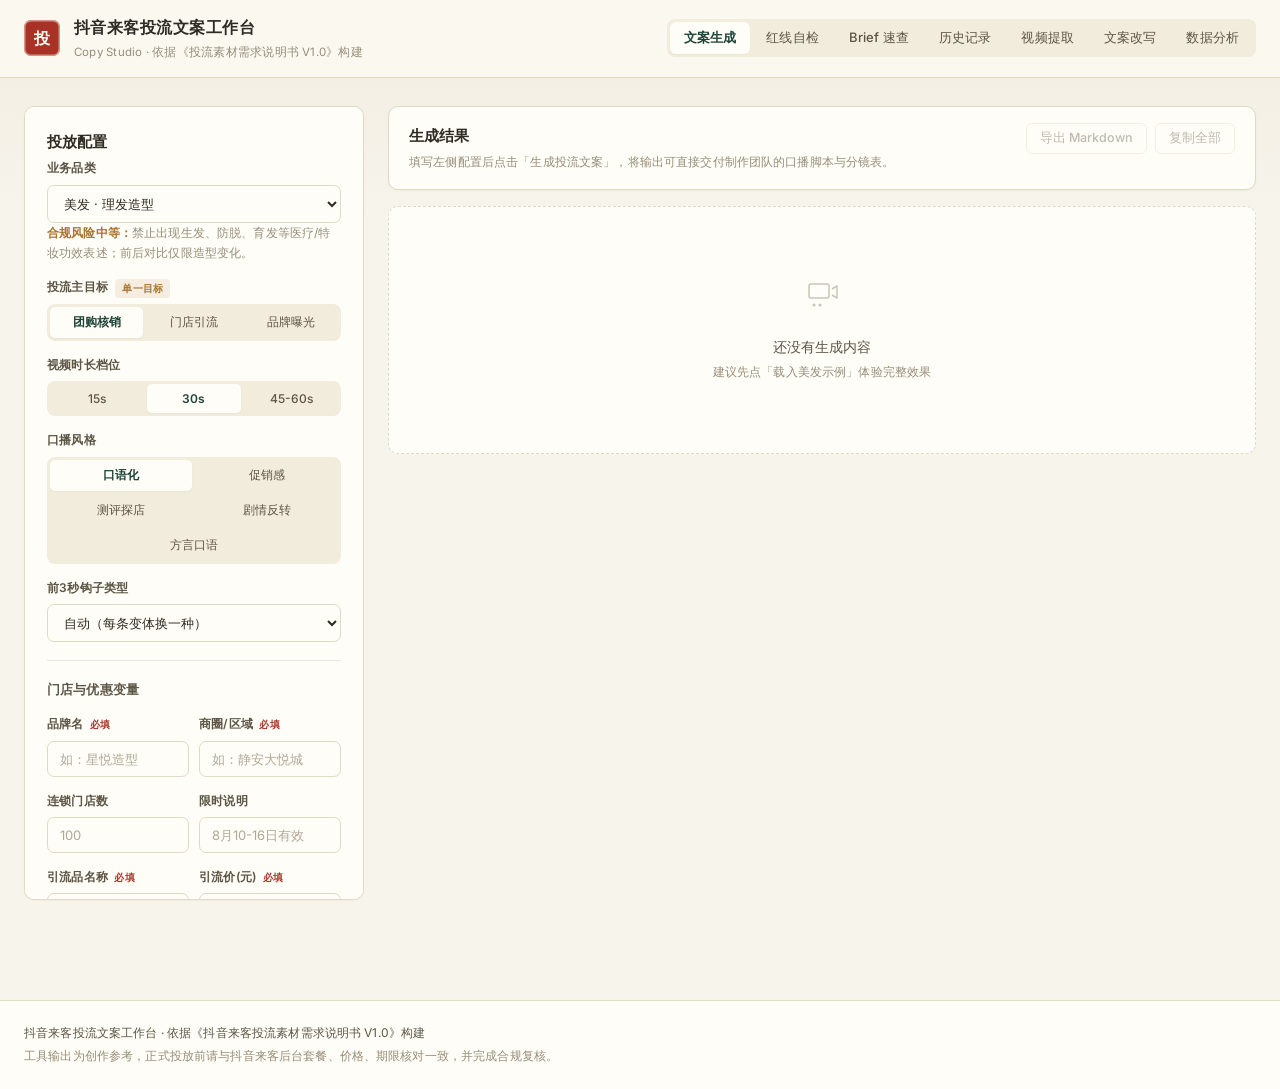
==== standalone.html @ 1286768f "style: 改为豫溪川水墨东方风(宣纸米白+墨绿+朱红印章) - :root 换为水墨东方令牌: 宣纸米白 #f7f4ec + 墨绿 #2f5d4e + 朱红印章 #a83226 - 印章 logo" ====
<!DOCTYPE html>
<html lang="zh-CN">
<head>
<meta charset="UTF-8">
<meta name="viewport" content="width=device-width, initial-scale=1.0">
<title>抖音来客投流文案工作台 · Copy Studio（单文件版）</title>
<meta name="description" content="基于《抖音来客投流素材需求说明书》构建的本地生活投流文案生成与合规自检工具">
<link rel="icon" href="data:image/svg+xml,%3Csvg xmlns='http://www.w3.org/2000/svg' viewBox='0 0 32 32'%3E%3Crect width='32' height='32' rx='7' fill='%236b7fa3'/%3E%3Ctext x='16' y='22.5' font-size='17' text-anchor='middle' fill='%23fff' font-family='PingFang SC,Microsoft YaHei,sans-serif' font-weight='700'%3E投%3C/text%3E%3C/svg%3E">
<link rel="preconnect" href="https://fonts.googleapis.com">
<link rel="preconnect" href="https://fonts.gstatic.com" crossorigin>
<link href="https://fonts.googleapis.com/css2?family=Inter:wght@400;500;600;700&display=swap" rel="stylesheet">
<style>
:root{
  /* 水墨东方 · 米白宣纸 + 墨绿 + 朱红印章 */
  --bg:#f7f4ec;
  --card:#fffdf7;
  --line:#e0d9c4;
  --line-soft:#ece6d6;
  --text:#2e2a24;
  --text-2:#5c5546;
  --text-3:#968d79;
  --muted:#968d79;
  --pri:#2f5d4e;
  --pri-soft:#e5eee8;
  --pri-dark:#1f4438;
  --seal:#a83226;
  --seal-soft:#f6e8e4;
  --cyan:#4a6a72;
  --ok:#5a7a4e;
  --warn:#a8742e;
  --danger:#a83226;
  --info:#4a6a72;
  --beige:#f2ecdd;
  --border:#e0d9c4;
  --radius:10px;
  --radius-sm:7px;
  --shadow:0 1px 2px rgba(46,42,36,.05),0 4px 12px rgba(46,42,36,.05);
  --shadow-sm:0 1px 2px rgba(46,42,36,.04);
  --font-sans:-apple-system,BlinkMacSystemFont,"Inter","PingFang SC","Hiragino Sans GB","Microsoft YaHei",sans-serif;
  --font-serif:"Songti SC","STSong","Noto Serif SC","Source Han Serif SC","SimSun",serif;
  --font-mono:ui-monospace,SFMono-Regular,Menlo,Consolas,monospace;
}
*{box-sizing:border-box;margin:0;padding:0}
body{
  font-family:var(--font-sans);
  background:linear-gradient(180deg,#f1ecdf 0%,var(--bg) 220px);
  color:var(--text);line-height:1.7;font-size:14px;
  -webkit-font-smoothing:antialiased;
  letter-spacing:.01em;
}
a{color:var(--pri);text-decoration:none}
.wrap{max-width:1340px;margin:0 auto;padding:0 24px}

/* ---------- 顶栏 ---------- */
.topbar{background:rgba(252,250,242,.88);backdrop-filter:blur(12px);border-bottom:1px solid var(--line);position:sticky;top:0;z-index:50}
.topbar-inner{display:flex;align-items:center;justify-content:space-between;gap:20px;padding:14px 24px;flex-wrap:wrap}
.brand{display:flex;align-items:center;gap:14px}
.logo{
  width:36px;height:36px;border-radius:7px;flex:none;
  background:var(--seal);
  color:#fdf8ef;font-weight:700;font-size:16px;font-family:var(--font-serif);
  display:flex;align-items:center;justify-content:center;
  box-shadow:inset 0 0 0 1.5px rgba(253,248,239,.5);
  letter-spacing:.02em;
}
.brand h1{font-size:16px;font-weight:700;font-family:var(--font-serif);letter-spacing:.03em;color:var(--text)}
.brand p{font-size:11.5px;color:var(--muted);margin-top:2px;letter-spacing:.02em}
.tabs{display:flex;gap:2px;background:var(--beige);padding:3px;border-radius:8px}
.tab{
  border:0;background:transparent;padding:7px 14px;border-radius:6px;
  font-size:13px;color:var(--text-2);cursor:pointer;font-weight:500;
  font-family:inherit;transition:.15s;white-space:nowrap;letter-spacing:.01em;
}
.tab:hover{color:var(--text)}
.tab.active{background:var(--card);color:var(--pri-dark);box-shadow:var(--shadow-sm);font-weight:600}

/* ---------- 面板 ---------- */
.panel{display:none;padding:28px 0 60px}
.panel.active{display:block}
.layout{display:grid;grid-template-columns:340px 1fr;gap:24px;align-items:start}

.card{background:var(--card);border:1px solid var(--line);border-radius:var(--radius);padding:22px;box-shadow:var(--shadow-sm);margin-bottom:20px}
.card-title{font-size:15px;font-weight:600;margin-bottom:4px;letter-spacing:-.005em}
.sub-title{font-size:12.5px;font-weight:600;color:var(--text-2);margin-bottom:14px;letter-spacing:.01em}
.hint{font-size:12px;color:var(--muted);line-height:1.7}
.sep{border:0;border-top:1px solid var(--line-soft);margin:18px 0}

/* ---------- 表单 ---------- */
.config{position:sticky;top:84px;max-height:calc(100vh - 106px);overflow-y:auto}
.field{margin-bottom:14px}
.field label{display:block;font-size:12px;font-weight:600;color:var(--text-2);margin-bottom:6px;letter-spacing:.02em}
input,select,textarea{
  width:100%;padding:9px 12px;border:1px solid var(--line);border-radius:7px;
  font-size:13px;font-family:inherit;color:var(--text);background:var(--card);transition:.15s;
}
input:focus,select:focus,textarea:focus{outline:0;border-color:var(--pri);box-shadow:0 0 0 3px rgba(47,93,78,.12)}
input.invalid{border-color:var(--danger);background:#fdf7f4;box-shadow:0 0 0 3px rgba(168,50,38,.1)}
.required{font-size:9.5px;color:var(--danger);font-weight:600;margin-left:3px}
input::placeholder,textarea::placeholder{color:#b0a898}
textarea{resize:vertical;line-height:1.75}
.grid2{display:grid;grid-template-columns:1fr 1fr;gap:10px}
.grid2 .field{margin-bottom:4px}

.seg{display:flex;gap:4px;background:var(--beige);padding:3px;border-radius:8px}
.seg.wrap-seg{flex-wrap:wrap}
.seg button{
  flex:1;border:0;background:transparent;padding:7px 8px;border-radius:5px;
  font-size:12px;color:var(--text-2);cursor:pointer;font-family:inherit;font-weight:500;
  transition:.15s;white-space:nowrap;
}
.seg.wrap-seg button{flex:1 1 44%}
.seg button:hover{color:var(--text)}
.seg button.on{background:var(--card);color:var(--pri-dark);font-weight:600;box-shadow:var(--shadow-sm)}

.tag-warn{
  display:inline-block;font-size:10px;background:#f5ede0;color:var(--warn);
  padding:1px 7px;border-radius:4px;font-weight:600;margin-left:4px;vertical-align:middle;letter-spacing:.02em;
}

/* ---------- 按钮 ---------- */
.btn-main{
  width:100%;padding:11px 16px;border:0;border-radius:8px;margin-top:8px;
  background:var(--pri);color:#fff;
  font-size:13.5px;font-weight:600;cursor:pointer;font-family:inherit;transition:.15s;
  letter-spacing:.01em;
}
.btn-main:hover{background:var(--pri-dark);transform:translateY(-1px)}
.btn-ghost{
  width:100%;padding:9px 14px;border:1px solid var(--line);border-radius:8px;margin-top:8px;
  background:var(--card);color:var(--text-2);font-size:13px;cursor:pointer;font-family:inherit;transition:.15s;
}
.btn-ghost:hover{border-color:var(--pri);color:var(--pri)}
.btn-sm{
  padding:6px 13px;border:1px solid var(--line);border-radius:6px;background:var(--card);
  color:var(--text-2);font-size:12.5px;cursor:pointer;font-family:inherit;transition:.15s;white-space:nowrap;font-weight:500;
}
.btn-sm:hover:not(:disabled){border-color:var(--pri);color:var(--pri)}
.btn-sm:disabled{opacity:.4;cursor:not-allowed}

/* ---------- 结果区 ---------- */
.results-head{
  display:flex;justify-content:space-between;align-items:flex-start;gap:16px;
  background:var(--card);border:1px solid var(--line);border-radius:var(--radius);
  padding:16px 20px;margin-bottom:16px;box-shadow:var(--shadow-sm);flex-wrap:wrap;
}
.head-actions{display:flex;gap:8px}

.empty-state{
  background:var(--card);border:1px dashed var(--line);border-radius:var(--radius);
  padding:70px 20px;text-align:center;color:var(--muted);
}
.empty-icon{font-size:28px;margin-bottom:12px;opacity:.5}
.empty-state p{font-size:13.5px;color:var(--text-2);font-weight:500}
.empty-state span{font-size:12px}

.variant{background:var(--card);border:1px solid var(--line);border-radius:var(--radius);margin-bottom:16px;overflow:hidden;box-shadow:var(--shadow-sm)}
.v-head{display:flex;align-items:center;gap:10px;padding:14px 18px;border-bottom:1px solid var(--line-soft);background:var(--beige);flex-wrap:wrap}
.v-badge{
  width:26px;height:26px;border-radius:6px;background:var(--pri);color:#fdf8ef;
  display:flex;align-items:center;justify-content:center;font-weight:700;font-size:12px;flex:none;
  font-family:var(--font-serif);letter-spacing:.02em;
}
.v-title{font-size:13.5px;font-weight:600;flex:1;min-width:120px;letter-spacing:-.005em}
.v-meta{font-size:11px;color:var(--muted);letter-spacing:.01em}
.chip{display:inline-block;font-size:10.5px;padding:2px 8px;border-radius:20px;background:var(--beige);color:var(--text-2);margin-right:5px;font-weight:500}
.chip.ok{background:#e7efe6;color:var(--ok)}
.chip.bad{background:var(--seal-soft);color:var(--seal)}
.chip.mid{background:#f4ead6;color:var(--warn)}
.chip.cyan{background:#e5edee;color:var(--cyan)}

.v-body{padding:16px 18px}
.block{margin-bottom:16px}
.block-label{font-size:10.5px;font-weight:700;color:var(--muted);letter-spacing:.08em;margin-bottom:7px;text-transform:uppercase}
.script-line{display:flex;gap:10px;padding:7px 0;border-bottom:1px solid var(--line-soft);font-size:13px;line-height:1.75}
.script-line:last-child{border-bottom:0}
.tcode{
  flex:none;width:48px;font-size:10.5px;color:var(--pri);font-weight:600;
  font-family:var(--font-mono);padding-top:3px;
}

table.shots{width:100%;border-collapse:collapse;font-size:12px}
table.shots th{
  text-align:left;padding:8px 10px;background:var(--beige);color:var(--text-2);
  font-weight:600;font-size:11px;border-bottom:1px solid var(--line);letter-spacing:.02em;
}
table.shots td{padding:8px 10px;border-bottom:1px solid var(--line-soft);vertical-align:top;line-height:1.65;font-size:12.5px}
table.shots tr:last-child td{border-bottom:0}
table.shots .c-time{color:var(--pri);font-weight:600;white-space:nowrap;font-family:var(--font-mono);font-size:10.5px}
table.shots .c-sub{color:var(--text-2)}

.kv{display:flex;gap:8px;font-size:12.5px;padding:5px 0;flex-wrap:wrap}
.kv b{color:var(--text-2);font-weight:600;flex:none}
.topics-line{color:var(--cyan);font-size:12px;font-weight:500}
.v-actions{display:flex;gap:8px;padding:12px 18px;border-top:1px solid var(--line-soft);background:var(--beige);flex-wrap:wrap}

/* ---------- 合规 ---------- */
.risk-box{border-radius:8px;padding:12px 14px;font-size:12.5px;margin-top:12px}
.risk-box.pass{background:#e7efe6;border:1px solid #c9d8c2;color:#3a5238}
.risk-box.fail{background:var(--seal-soft);border:1px solid #e0c4bc;color:#6a2a22}
.risk-item{display:flex;gap:8px;padding:5px 0;align-items:flex-start;line-height:1.6}
.lv{
  flex:none;font-size:9.5px;font-weight:700;padding:1px 6px;border-radius:4px;
  color:#fdf8ef;margin-top:2px;letter-spacing:.06em;
}
.lv.P0{background:var(--seal)}.lv.P1{background:var(--warn)}.lv.P2{background:var(--info)}

mark.hl{padding:1px 3px;border-radius:3px;font-weight:600}
mark.hl.P0{background:#ecd6d0;color:#8a3226}
mark.hl.P1{background:#f0e4cc;color:#8a6420}
mark.hl.P2{background:#d5e0dd;color:#2f5d4e}

.check-actions{display:flex;align-items:center;gap:10px;margin:14px 0;flex-wrap:wrap}
.score{font-size:12px;color:var(--text-2);font-weight:600}
#checkResult .preview{
  background:var(--beige);border:1px solid var(--line);border-radius:8px;
  padding:14px;font-size:13px;line-height:1.9;white-space:pre-wrap;margin-bottom:14px;
}

/* ---------- Brief ---------- */
.brief-sec{margin-bottom:26px}
.brief-sec h3{font-size:13.5px;font-weight:600;margin-bottom:10px;padding-left:10px;border-left:3px solid var(--pri);letter-spacing:-.005em}
.brief-note{font-size:12px;color:var(--text-2);background:var(--beige);border-radius:7px;padding:10px 14px;margin-top:10px;line-height:1.7}
.brief-sec ul{list-style:none}
.brief-sec ul li{padding:5px 0 5px 18px;position:relative;font-size:12.5px;line-height:1.7}
.brief-sec ul li::before{content:'';position:absolute;left:4px;top:14px;width:5px;height:5px;border-radius:50%;background:var(--pri)}
.brief-freq{float:right;font-size:11px;color:#8a6420;font-weight:600;letter-spacing:.05em;background:#f9f2df;border:1px solid #e8d5a8;border-radius:5px;padding:2px 8px}
.brief-block{font-size:12px;line-height:1.7;border-radius:7px;padding:9px 12px;margin-top:8px}
.brief-block .brief-tag{display:inline-block;font-size:10.5px;font-weight:600;margin-right:8px;letter-spacing:.02em}
.brief-data{background:#e9f1ea;border-left:3px solid var(--pri)}
.brief-data .brief-tag{color:var(--pri)}
.brief-standard{background:#eef3ec;border-left:3px solid #2f5d4e}
.brief-standard .brief-tag{color:#2f5d4e}
.brief-boundary{background:#f6ecd9;border-left:3px solid #b98a4a}
.brief-boundary .brief-tag{color:#8a6420}

.cl-item{display:flex;align-items:flex-start;gap:10px;padding:9px 0;border-bottom:1px solid var(--line-soft);cursor:pointer;font-size:13px}
.cl-item:last-child{border-bottom:0}
.cl-item input{width:16px;height:16px;flex:none;margin-top:3px;accent-color:var(--pri);cursor:pointer}
.cl-item.done span{color:var(--muted);text-decoration:line-through}

/* ---------- 历史 ---------- */
.hist-item{
  display:flex;justify-content:space-between;align-items:center;gap:12px;
  padding:12px 14px;border:1px solid var(--line);border-radius:8px;margin-bottom:9px;flex-wrap:wrap;
}
.hist-item h4{font-size:13px;font-weight:600;letter-spacing:-.005em}
.hist-item p{font-size:11.5px;color:var(--muted)}

/* ---------- 页脚 & Toast ---------- */
.footer{border-top:1px solid var(--line);background:var(--card);padding:22px 0;font-size:12px;color:var(--text-2);margin-top:20px}
.footer .muted{color:var(--muted);font-size:11.5px;margin-top:4px}

.toast{
  position:fixed;bottom:28px;left:50%;transform:translateX(-50%) translateY(80px);
  background:var(--text);color:#fff;padding:10px 22px;border-radius:8px;font-size:12.5px;
  opacity:0;transition:.25s;z-index:999;pointer-events:none;box-shadow:0 4px 16px rgba(0,0,0,.12);
}
.toast.show{opacity:1;transform:translateX(-50%) translateY(0)}

/* ---------- 顾客评价引用 ---------- */
.kv-review{color:#8a6420;background:#f9f2df;padding:8px 12px;border-radius:6px;border-left:3px solid #dcc08a;margin-top:8px;font-size:13.5px;line-height:1.6}
.kv-review b{color:#8a6420}
/* ---------- 自证标签 ---------- */
.block-cert{background:#e7efe6;border:1px dashed #b4c4aa;border-radius:7px;padding:12px 14px;margin-top:12px}
.cert-tags{display:flex;flex-wrap:wrap;gap:8px;margin-top:8px}
.cert-tag{display:inline-flex;align-items:center;gap:4px;background:#e7efe6;color:#3a5238;border:1px solid #c9d8c2;border-radius:20px;padding:4px 12px;font-size:12.5px;font-weight:600}
.cert-tag::before{content:'✓';font-size:11px}
/* ---------- 核销保障 ---------- */
.block-refund{background:#f4eee2;border:1px dashed #cdbba0;border-radius:7px;padding:12px 14px;margin-top:12px}
.block-refund .kv{background:none;padding:0;color:#6a553a;font-size:13.5px;line-height:1.6}

/* ---------- 响应式 ---------- */
/* ===== 视频提取 ===== */
.extract-grid{display:grid;grid-template-columns:380px 1fr;gap:20px;margin-top:16px}
.extract-input .field{margin-bottom:12px}
.extract-status{margin-top:14px;padding:10px 12px;background:var(--beige);border-radius:7px;border:1px solid var(--line);font-size:12px;display:flex;flex-wrap:wrap;gap:8px;align-items:center}
.extract-output .results-head{padding:14px 18px}
.extract-output .empty-state{margin-top:16px}
.extract-output .empty-state p{font-size:13.5px}
.extract-output .empty-state span{font-size:12px}

@media (max-width:900px){
  .extract-grid{grid-template-columns:1fr}
  .layout{grid-template-columns:1fr}
  .config{position:static;max-height:none}
}
.extract-settings details{background:var(--beige);border:1px solid var(--line);border-radius:8px;padding:10px 14px}
.extract-settings summary{cursor:pointer;font-size:12.5px;font-weight:600;color:var(--text-2);letter-spacing:.01em}
.extract-settings .settings-body{padding-top:10px}
.extract-settings code{font-family:ui-monospace,monospace;font-size:11.5px;background:var(--card);padding:2px 6px;border-radius:4px;border:1px solid var(--line)}

/* ===== 提取服务部署引导 ===== */
.extract-guide{margin-top:12px;border:1px solid var(--line);border-radius:9px;overflow:hidden}
.extract-guide .eg-head{display:flex;align-items:center;gap:8px;padding:10px 14px;background:var(--beige);font-size:12.5px;font-weight:600;color:var(--text);border-bottom:1px solid var(--line)}
.extract-guide .eg-head .eg-state{margin-left:auto;font-weight:500}
.extract-guide .eg-body{padding:4px 14px 12px;background:var(--card)}
.extract-guide .eg-step{display:flex;gap:10px;padding:10px 0;border-bottom:1px dashed var(--line-soft)}
.extract-guide .eg-step:last-child{border-bottom:0}
.extract-guide .eg-num{flex:none;width:20px;height:20px;border-radius:50%;background:var(--pri-soft);color:var(--pri-dark);font-size:11px;font-weight:700;display:flex;align-items:center;justify-content:center;margin-top:1px}
.extract-guide .eg-body-copy{font-size:12px;color:var(--text-2);line-height:1.75;flex:1;min-width:0}
.extract-guide .eg-body-copy b{color:var(--text)}
.extract-guide .eg-body-copy code{font-family:ui-monospace,monospace;font-size:11px;background:var(--beige);padding:1px 5px;border-radius:4px;border:1px solid var(--line)}
.extract-guide .eg-actions{display:flex;gap:8px;margin-top:6px;flex-wrap:wrap}
.extract-guide .eg-actions a{display:inline-flex;align-items:center;gap:4px;font-size:11.5px;font-weight:600;padding:5px 12px;border-radius:6px;text-decoration:none;background:var(--pri);color:#fff}
.extract-guide .eg-actions a:hover{background:var(--pri-dark)}
.extract-guide .eg-actions button{font-size:11.5px;font-weight:600;padding:5px 12px;border-radius:6px;border:1px solid var(--pri);background:transparent;color:var(--pri);cursor:pointer;font-family:inherit}
.extract-guide .eg-actions button:hover{background:var(--pri-soft)}
.extract-guide .eg-actions .eg-link-btn{display:inline-flex;align-items:center;gap:4px;border:1px solid var(--line);background:var(--card);color:var(--text-2);padding:5px 10px;border-radius:6px;font-size:11.5px;cursor:pointer;font-family:inherit;text-decoration:none}
.extract-guide .eg-actions .eg-link-btn:hover{background:var(--beige)}
.extract-guide .eg-note{font-size:11px;color:var(--text-3);margin-top:4px}
.extract-guide .eg-ok{color:var(--ok);font-weight:600}
.extract-guide .eg-bad{color:var(--danger);font-weight:600}
@media (max-width:720px){
  .wrap{padding:0 14px}
  .topbar-inner{padding:12px 14px}
  .tabs{width:100%;overflow-x:auto;scroll-snap-type:x proximity;scrollbar-width:none}
  .tabs::-webkit-scrollbar{display:none}
  .tab{flex:0 0 auto;padding:8px 13px;font-size:12px;scroll-snap-align:center}
  .brand h1{font-size:15px}
  .grid2{grid-template-columns:1fr}
  .card{padding:16px}
  .results-head{padding:14px}
  table.shots{font-size:11px}
  table.shots th,table.shots td{padding:6px 7px}
  .script-line{font-size:12.5px}
  .btn-main{position:sticky;bottom:10px;z-index:12;box-shadow:0 5px 18px rgba(47,93,78,.28);padding:13px 16px}
  .results{scroll-margin-top:118px}
}

/* ---------- 文案改写 ---------- */
.rw-modes{margin:16px 0 12px}
.rw-chain{display:flex;align-items:center;gap:8px;font-size:12.5px;color:var(--text-2);margin:4px 0 16px;cursor:pointer;line-height:1.5}
.rw-chain input{width:16px;height:16px;accent-color:var(--pri);cursor:pointer;flex:none}
.rw-grid{display:grid;grid-template-columns:430px 1fr;gap:20px;margin-top:8px}
.rw-config .field{margin-bottom:12px}
.rw-params{padding:14px;background:var(--beige);border:1px solid var(--line);border-radius:8px;margin-bottom:14px}
.rw-settings{margin-top:14px}
.rw-settings details{background:var(--beige);border:1px solid var(--line);border-radius:8px;padding:10px 14px}
.rw-settings summary{cursor:pointer;font-size:12.5px;font-weight:600;color:var(--text-2);letter-spacing:.01em}
.rw-settings .settings-body{padding-top:10px}
.rw-output .empty-state{margin-top:0}

/* 对照展示 */
.rw-compare{display:grid;grid-template-columns:1fr 1fr;gap:14px}
.rw-col{background:var(--beige);border:1px solid var(--line);border-radius:8px;overflow:hidden}
.rw-col-head{padding:8px 12px;font-size:11px;font-weight:700;letter-spacing:.04em;color:var(--text-2);background:var(--card);border-bottom:1px solid var(--line);display:flex;justify-content:space-between;align-items:center;gap:8px}
.rw-col-head .rw-tag{font-size:10px;font-weight:600;padding:1px 8px;border-radius:20px;background:var(--pri-soft);color:var(--pri-dark);white-space:nowrap}
.rw-col-head .rw-tag.after{background:#e7efe6;color:var(--ok)}
.rw-col-body{padding:12px 14px;font-size:13px;line-height:1.85;white-space:pre-wrap;min-height:120px;word-break:break-word}
.rw-col-body.marked{background:var(--card)}
.rw-prompt{background:var(--card);border:1px solid var(--line);border-radius:8px;padding:14px;font-size:12px;line-height:1.8;white-space:pre-wrap;font-family:var(--font-mono);color:var(--text-2);max-height:440px;overflow:auto;word-break:break-word}
.rw-note{font-size:12px;color:var(--text-2);background:var(--beige);border:1px solid var(--line);border-radius:7px;padding:10px 14px;margin-top:12px;line-height:1.7}
.rw-note b{color:var(--pri-dark)}
.rw-cursor{display:inline-block;margin-left:2px;color:var(--pri);animation:rw-blink 1s steps(1) infinite}
@keyframes rw-blink{50%{opacity:0}}

@media (max-width:900px){
  .rw-grid{grid-template-columns:1fr}
  .rw-compare{grid-template-columns:1fr}
}

</style>
</head>
<body>

<header class="topbar">
  <div class="wrap topbar-inner">
    <div class="brand">
      <span class="logo">投</span>
      <div>
        <h1>抖音来客投流文案工作台</h1>
        <p>Copy Studio · 依据《投流素材需求说明书 V1.0》构建</p>
      </div>
    </div>
    <nav class="tabs" id="tabs">
      <button class="tab active" data-tab="gen">文案生成</button>
      <button class="tab" data-tab="check">红线自检</button>
      <button class="tab" data-tab="brief">Brief 速查</button>
      <button class="tab" data-tab="history">历史记录</button>
      <button class="tab" data-tab="extract">视频提取</button>
      <button class="tab" data-tab="rewrite">文案改写</button>
      <button class="tab" data-tab="data">数据分析</button>
    </nav>
  </div>
</header>

<main class="wrap">

<!-- ============ 文案生成 ============ -->
<section class="panel active" id="tab-gen">
  <div class="layout">

    <!-- 左侧配置 -->
    <aside class="config card">
      <h2 class="card-title">投放配置</h2>

      <div class="field">
        <label>业务品类</label>
        <select id="category"></select>
        <p class="hint" id="catRisk"></p>
      </div>

      <div class="field">
        <label>投流主目标 <span class="tag-warn">单一目标</span></label>
        <div class="seg" id="goal">
          <button class="on" data-v="groupbuy">团购核销</button>
          <button data-v="traffic">门店引流</button>
          <button data-v="brand">品牌曝光</button>
        </div>
      </div>

      <div class="field">
        <label>视频时长档位</label>
        <div class="seg" id="duration">
          <button data-v="d15">15s</button>
          <button class="on" data-v="d30">30s</button>
          <button data-v="d60">45-60s</button>
        </div>
      </div>

      <div class="field">
        <label>口播风格</label>
        <div class="seg wrap-seg" id="style">
          <button class="on" data-v="oral">口语化</button>
          <button data-v="promo">促销感</button>
          <button data-v="review">测评探店</button>
          <button data-v="story">剧情反转</button>
          <button data-v="dialect">方言口语</button>
        </div>
      </div>

      <div class="field">
        <label>前3秒钩子类型</label>
        <select id="hookType">
          <option value="auto">自动（每条变体换一种）</option>
        </select>
      </div>

      <hr class="sep">
      <h3 class="sub-title">门店与优惠变量</h3>

      <div class="grid2">
        <div class="field"><label>品牌名 <span class="required">必填</span></label><input id="brand" placeholder="如：星悦造型"></div>
        <div class="field"><label>商圈/区域 <span class="required">必填</span></label><input id="area" placeholder="如：静安大悦城"></div>
        <div class="field"><label>连锁门店数</label><input id="storeCount" placeholder="100"></div>
        <div class="field"><label>限时说明</label><input id="deadline" placeholder="8月10-16日有效"></div>
        <div class="field"><label>引流品名称 <span class="required">必填</span></label><input id="entryItem" placeholder="洗剪吹体验"></div>
        <div class="field"><label>引流价(元) <span class="required">必填</span></label><input id="entryPrice" inputmode="decimal" placeholder="9.9"></div>
        <div class="field"><label>主推套餐</label><input id="mainItem" placeholder="护理套餐"></div>
        <div class="field"><label>套餐价(元)</label><input id="mainPrice" placeholder="39.9"></div>
        <div class="field"><label>门市原价(元)</label><input id="origPrice" placeholder="198"></div>
        <div class="field"><label>到店赠品</label><input id="gift" placeholder="肩颈按摩5分钟"></div>
      </div>

      <div class="field">
        <label>生成变体数量</label>
        <div class="seg" id="count">
          <button data-v="2">2条</button>
          <button class="on" data-v="3">3条</button>
          <button data-v="5">5条</button>
        </div>
      </div>

      <button class="btn-main" id="genBtn">生成投流文案</button>
      <button class="btn-ghost" id="demoBtn">一键体验示例</button>
    </aside>

    <!-- 右侧结果 -->
    <div class="results">
      <div class="results-head">
        <div>
          <h2 class="card-title" id="resultTitle">生成结果</h2>
          <p class="hint" id="resultMeta">填写左侧配置后点击「生成投流文案」，将输出可直接交付制作团队的口播脚本与分镜表。</p>
        </div>
        <div class="head-actions">
          <button class="btn-sm" id="exportBtn" disabled>导出 Markdown</button>
          <button class="btn-sm" id="copyAllBtn" disabled>复制全部</button>
        </div>
      </div>
      <div id="output" class="empty-state">
        <div class="empty-icon">
          <svg width="32" height="32" viewBox="0 0 32 32" fill="none"><rect x="3" y="6" width="20" height="14" rx="2" stroke="currentColor" stroke-width="1.5"/><path d="M26 11l5-3v12l-5-3" stroke="currentColor" stroke-width="1.5" stroke-linejoin="round"/><circle cx="8" cy="27" r="1.5" fill="currentColor"/><circle cx="14" cy="27" r="1.5" fill="currentColor"/></svg>
        </div>
        <p>还没有生成内容</p>
        <span>建议先点「载入美发示例」体验完整效果</span>
      </div>
    </div>
  </div>
</section>

<!-- ============ 红线自检 ============ -->
<section class="panel" id="tab-check">
  <div class="card">
    <h2 class="card-title">内容红线自检</h2>
    <p class="hint">粘贴任意口播文案、标题或字幕，实时扫描广告法绝对化用语、医疗功效宣称、站外引流、虚假宣传等风险点。</p>
    <textarea id="checkInput" rows="8" placeholder="把要投放的文案粘贴到这里，自动开始检测……"></textarea>
    <div class="check-actions">
      <button class="btn-sm" id="purifyBtn">一键净化建议</button>
      <button class="btn-sm" id="clearCheck">清空</button>
      <div class="score" id="checkScore"></div>
    </div>
    <div id="checkResult"></div>
  </div>
</section>

<!-- ============ Brief 速查 ============ -->
<section class="panel" id="tab-brief">
  <div class="card">
    <h2 class="card-title">Brief 速查 · 关键规则</h2>
    <div id="briefContent"></div>
  </div>
  <div class="card">
    <h2 class="card-title">交付验收 Checklist</h2>
    <p class="hint">制作团队自审 + 投流负责人复核，勾选状态自动保存在本机。</p>
    <div id="checklist"></div>
    <div class="check-actions">
      <span class="score" id="clScore"></span>
      <button class="btn-sm" id="resetCl">重置勾选</button>
    </div>
  </div>
</section>

<!-- ============ 历史记录 ============ -->
<section class="panel" id="tab-history">
  <div class="card">
    <h2 class="card-title">生成历史</h2>
    <p class="hint">最近 20 次生成记录保存在本机浏览器，可随时回看或重新导出。</p>
    <div id="historyList"></div>
    <button class="btn-sm" id="clearHistory">清空历史</button>
  </div>
</section>

<!-- ============ 视频提取 ============ -->
<section class="panel" id="tab-extract">
  <div class="card">
    <h2 class="card-title">视频文案提取</h2>
    <p class="hint">粘贴抖音/小红书/B站/YouTube 视频链接，或上传本地视频文件。系统自动优先提取字幕轨道，无字幕时使用语音识别（FunASR → Whisper），经七层后处理输出高质量文案。</p>

    <div class="extract-grid">
      <!-- 左侧：输入 -->
      <div class="extract-input">
        <div class="field">
          <label>输入方式</label>
          <div class="seg" id="extractMode">
            <button class="on" data-v="url">视频链接</button>
            <button data-v="file">上传文件</button>
          </div>
        </div>

        <div id="extractUrlField" class="field">
          <label>视频链接</label>
          <input id="extractUrl" placeholder="粘贴抖音/小红书/B站/YouTube 等视频链接">
        </div>

        <div id="extractFileField" class="field" style="display:none">
          <label>上传视频/音频文件</label>
          <input id="extractFile" type="file" accept="video/*,audio/*" style="padding:10px;font-size:12.5px">
          <p class="hint" style="margin-top:4px">支持 MP4/MOV/MKV/AVI/M4A/MP3/WAV 等常见格式</p>
        </div>

        <div class="grid2">
          <div class="field">
            <label>ASR 引擎</label>
            <select id="extractEngine">
              <option value="auto">自动（推荐）</option>
              <option value="funasr">FunASR（中文最佳）</option>
              <option value="faster-whisper">faster-whisper（多语言）</option>
              <option value="whisper">openai-whisper（兜底）</option>
            </select>
          </div>
          <div class="field">
            <label>语言</label>
            <select id="extractLang">
              <option value="zh">中文</option>
              <option value="en">英文</option>
              <option value="auto">自动识别</option>
            </select>
          </div>
        </div>

        <div class="field">
          <label>热词纠错 <span class="hint" style="margin-left:6px;font-weight:400">（逗号分隔，用于纠错品牌名/套餐名等）</span></label>
          <input id="extractHotwords" placeholder="如：星悦造型,护理套餐,肩颈按摩">
        </div>

        <div class="grid2">
          <div class="field"><label>品牌名</label><input id="extractBrand" placeholder="如：星悦造型"></div>
          <div class="field"><label>商圈/区域</label><input id="extractArea" placeholder="如：静安大悦城"></div>
        </div>

        <div class="field">
          <label>API Key（可选，用于 LLM 后处理纠偏）</label>
          <input id="extractApiKey" type="password" placeholder="sk-..." style="font-family:ui-monospace,monospace;font-size:12px">
        </div>

        <div class="grid2">
          <div class="field"><label>API Base URL（可选）</label><input id="extractApiBase" placeholder="https://token.sensenova.cn/v1"></div>
          <div class="field"><label>模型（可选）</label><input id="extractLlmModel" placeholder="deepseek-v4-flash"></div>
        </div>
        <p class="hint" style="margin-top:4px">留空默认商汤 SenseNova 免费模型 <code>deepseek-v4-flash</code>（OpenAI 兼容接口）</p>

        <button class="btn-main" id="extractBtn">开始提取</button>
      </div>

      <div id="extractStatus" class="extract-status" style="display:none;grid-column:1/-1"></div>

      <!-- 右侧：结果 -->
      <div class="extract-output">
        <div class="results-head" style="margin-bottom:0">
          <div>
            <h2 class="card-title" id="extractResultTitle">提取结果</h2>
            <p class="hint" id="extractResultMeta">等待输入……</p>
          </div>
          <div class="head-actions">
            <button class="btn-sm" id="extractCopyBtn" disabled>复制文案</button>
            <button class="btn-sm" id="extractSaveBtn" disabled>导出 Markdown</button>
          </div>
        </div>
        <div id="extractOutput" class="empty-state">
          <div class="empty-icon">
            <svg width="30" height="30" viewBox="0 0 30 30" fill="none">
              <path d="M15 3a12 12 0 100 24 12 12 0 000-24z" stroke="currentColor" stroke-width="1.5"/>
              <path d="M12 9l9 6-9 6V9z" fill="currentColor"/>
            </svg>
          </div>
          <p>还没有提取内容</p>
          <span>输入视频链接或上传文件后点击「开始提取」</span>
        </div>
        <div id="extractLog" style="display:none"></div>
      </div>
    </div>
  </div>
</section>

<!-- ============ 文案改写 ============ -->
<section class="panel" id="tab-rewrite">
  <div class="card">
    <h2 class="card-title">文案改写 · 三引擎</h2>
    <p class="hint">集成 Humanizer-zh（中文去 AI 腔）、ai-copywriter（营销人味）、CopyGPT（232 公式）三种改写能力。可单用，也可开启串联模式顺序处理。</p>

    <div class="seg rw-modes" id="rwMode">
      <button class="on" data-v="humanizer">Humanizer-zh · 去 AI 腔</button>
      <button data-v="copywriter">ai-copywriter · 营销人味</button>
      <button data-v="copgpt">CopyGPT · 公式改写</button>
    </div>

    <label class="rw-chain"><input type="checkbox" id="rwChain"> 串联模式：当前改写完成后再自动过一遍 Humanizer-zh 人味化（去 AI 腔）</label>

    <div class="rw-grid">
      <!-- 左：输入 + 参数 -->
      <div class="rw-config">
        <div class="field">
          <label>原文 / 待改写文案</label>
          <textarea id="rwInput" rows="9" placeholder="粘贴要改写的文案……（建议先点「载入示例」体验 Humanizer-zh 去 AI 腔）"></textarea>
        </div>

        <!-- Humanizer-zh 参数 -->
        <div class="rw-params" data-mode="humanizer">
          <div class="grid2">
            <div class="field"><label>语气风格</label>
              <select id="rwHmTone">
                <option value="口语自然">口语自然</option>
                <option value="正式专业">正式专业</option>
                <option value="亲切像朋友">亲切像朋友</option>
                <option value="犀利直接">犀利直接</option>
              </select></div>
            <div class="field"><label>语言</label>
              <select id="rwHmLang">
                <option value="中文">中文</option>
                <option value="中英混排">中英混排</option>
              </select></div>
          </div>
          <div class="field"><label>去 AI 强度</label>
            <div class="seg" id="rwHmLevel">
              <button data-v="light">轻</button>
              <button class="on" data-v="mid">中</button>
              <button data-v="strong">强</button>
            </div>
          </div>
          <p class="hint">离线即可运行：自动识别并替换「此外 / 至关重要 / 不仅…而且… / 在当今…时代」等中文 AI 惯用表达，输出人味文案。</p>
        </div>

        <!-- ai-copywriter 参数 -->
        <div class="rw-params" data-mode="copywriter" style="display:none">
          <div class="field"><label>文案类型</label>
            <select id="rwCwType">
              <option value="短视频口播">短视频口播</option>
              <option value="小红书图文">小红书图文</option>
              <option value="朋友圈">朋友圈</option>
              <option value="电商详情页">电商详情页</option>
              <option value="直播话术">直播话术</option>
            </select></div>
          <div class="field"><label>语气</label>
            <select id="rwCwTone">
              <option value="热情有感染力">热情有感染力</option>
              <option value="专业可信">专业可信</option>
              <option value="亲切像朋友">亲切像朋友</option>
              <option value="犀利直接">犀利直接</option>
            </select></div>
          <div class="field"><label>核心卖点 / 关键词（逗号分隔）</label>
            <input id="rwCwSell" placeholder="如：9.9 体验价, 肩颈按摩, 100 家连锁"></div>
        </div>

        <!-- CopyGPT 参数 -->
        <div class="rw-params" data-mode="copgpt" style="display:none">
          <div class="field"><label>文案公式（232 种）</label>
            <select id="rwCgFormula"></select></div>
          <div class="grid2">
            <div class="field"><label>字数上限</label><input id="rwCgMax" placeholder="0=不限，如 200"></div>
            <div class="field"><label>输出类型</label>
              <select id="rwCgOut">
                <option value="完整文案">完整文案</option>
                <option value="仅结构框架">仅结构框架</option>
                <option value="标题+正文">标题 + 正文</option>
              </select></div>
          </div>
        </div>

        <!-- 上下文（ai-copywriter / CopyGPT 共用，让改写更贴合投放场景） -->
        <div class="rw-params" data-mode="copywriter,copgpt" style="display:none">
          <div class="grid2">
            <div class="field"><label>目标受众</label>
              <input id="rwCtxAud" placeholder="如：25-40 岁上班族，肩颈酸痛"></div>
            <div class="field"><label>转化目标</label>
              <select id="rwCtxGoal">
                <option value="团购下单">团购下单</option>
                <option value="到店核销">到店核销</option>
                <option value="留资咨询">留资咨询</option>
                <option value="品牌种草">品牌种草</option>
              </select></div>
          </div>
          <div class="field"><label>品牌 / 门店名</label>
            <input id="rwCtxBrand" placeholder="如：某某美发 · 100 家连锁（可留空）"></div>
          <p class="hint">填得越具体，改写越贴合投放场景；改写完成后会自动跑一遍红线扫描，风险词直接高亮。</p>
        </div>

        <button class="btn-main" id="rwRun">开始改写</button>
        <button class="btn-ghost" id="rwDemo">载入示例</button>

        <!-- LLM 设置 -->
        <details class="rw-settings">
          <summary>LLM 改写设置（ai-copywriter / CopyGPT 需配置，Humanizer-zh 离线免配）</summary>
          <div class="settings-body">
            <div class="field"><label>服务商</label>
              <select id="rwLlmProvider">
                <option value="sensenova">商汤 SenseNova（免费）</option>
                <option value="deepseek">DeepSeek</option>
                <option value="openai">OpenAI</option>
                <option value="custom">自定义</option>
              </select></div>
            <div class="field"><label>API Key</label>
              <input id="rwLlmKey" type="password" placeholder="sk-..." style="font-family:var(--font-mono);font-size:12px"></div>
            <div class="grid2">
              <div class="field"><label>Base URL</label><input id="rwLlmBase" placeholder="https://api.deepseek.com/v1"></div>
              <div class="field"><label>模型</label><input id="rwLlmModel" placeholder="deepseek-chat"></div>
            </div>
            <div style="display:flex;gap:8px;align-items:center;margin-top:6px;flex-wrap:wrap">
              <button class="btn-sm" id="rwLlmSave">保存</button>
              <button class="btn-sm" id="rwLlmClear" title="从本机删除已保存的 API Key">清除 Key</button>
              <span class="hint" id="rwLlmStatus"></span>
            </div>
            <p class="hint" id="rwLlmUsage" style="margin-top:6px"></p>
            <p class="hint" style="margin-top:8px">密钥仅保存在本机浏览器（localStorage），不会上传。<b>请勿把 Key 发给他人</b>；站点已内置用量保护：改写每小时最多 60 次、每日最多 200 次，超限自动停止（清缓存/无痕可绕过，正式防护需部署后端）。未配置时，ai-copywriter / CopyGPT 会生成可直接复制到 AI 工具的提示词。</p>
          </div>
        </details>
      </div>

      <!-- 右：结果对照 -->
      <div class="rw-output">
        <div class="results-head" style="margin-bottom:16px">
          <div>
            <h2 class="card-title" id="rwResultTitle">改写结果</h2>
            <p class="hint" id="rwResultMeta">填写原文后点击「开始改写」，将在此对照展示原文与改写结果。</p>
          </div>
          <div class="head-actions">
            <button class="btn-sm" id="rwCopyBtn" disabled>复制改写</button>
            <button class="btn-sm" id="rwCopyPromptBtn" disabled style="display:none">复制提示词</button>
          </div>
        </div>
        <div id="rwResult" class="empty-state">
          <div class="empty-icon">
            <svg width="30" height="30" viewBox="0 0 30 30" fill="none">
              <path d="M15 3a12 12 0 100 24 12 12 0 000-24z" stroke="currentColor" stroke-width="1.5"/>
              <path d="M11 11h8M11 15h8M11 19h5" stroke="currentColor" stroke-width="1.5" stroke-linecap="round"/>
            </svg>
          </div>
          <p>还没有改写内容</p>
          <span>输入文案或点「载入示例」，选择模式后开始改写</span>
        </div>
      </div>
    </div>
  </div>
</section>

<!-- ============ 数据分析（足浴·SPA 抖音来客） ============ -->
<section class="panel" id="tab-data">
  <div id="dataContent">
    <div style="text-align:center;padding:40px;color:var(--text-3)">
      <div style="font-size:24px;margin-bottom:8px">📊</div>
      <p>数据加载中…</p>
    </div>
  </div>
  <!-- 运营计划生成器（仅数据分析板块） -->
  <div id="planGen"></div>
</section>

</main>

<footer class="footer">
  <div class="wrap">
    <p>抖音来客投流文案工作台 · 依据《抖音来客投流素材需求说明书 V1.0》构建</p>
    <p class="muted">工具输出为创作参考，正式投放前请与抖音来客后台套餐、价格、期限核对一致，并完成合规复核。</p>
  </div>
</footer>

<div class="toast" id="toast"></div>

<script>
/* ==================== js/guard.js ==================== */
/* ============================================================
 * 防滥用安全守卫（用量限流 / 输入上限 / 图片压缩 / 错误解析）
 * ------------------------------------------------------------
 * 纯前端实现，按浏览器本地记录用量：
 *   - 每个功能动作有「窗口期最大次数」与「每日上限」
 *   - 超限立即拦截（check 返回 ok:false + 等待秒数），前端直接停止使用
 *   - 输入长度上限：防止一次性塞入超大文本把 API 上下文打爆（400 报错）
 *   - 图片上传前压缩：降低 token 消耗，防止超大截图超限
 *
 * 说明：本机制阻止同一浏览器内的过量使用；清缓存/无痕可绕过。
 * 若要按「人/IP」强制限制，需要后端服务（如部署 video-extract 服务后
 * 在其上做 per-IP 限流），本模块已预留对应接口。
 * ============================================================ */
window.DSGuard = (function () {
  'use strict';

  var STORE_KEY = 'dycs_guard_usage_v1';

  /* 各动作限流规则：windowMs 窗口内最多 max 次；每日最多 dayMax 次 */
  var RULES = {
    rewrite: { windowMs: 60 * 60 * 1000, max: 60, dayMax: 200, label: '文案改写' },
    plan:    { windowMs: 60 * 60 * 1000, max: 30, dayMax: 100, label: '运营计划' },
    extract: { windowMs: 60 * 60 * 1000, max: 30, dayMax: 100, label: '视频提取' }
  };

  /* 输入长度上限（字符）：超过直接拦截 */
  var TEXT_LIMITS = { rewrite: 20000, plan: 8000 };

  /* 图片上传压缩参数 */
  var IMG_MAX_DIM = 1280;   // 最大边长（px）
  var IMG_QUALITY = 0.8;    // JPEG 质量

  function load() {
    try { return JSON.parse(localStorage.getItem(STORE_KEY) || '{}'); } catch (e) { return {}; }
  }
  function save(o) {
    try { localStorage.setItem(STORE_KEY, JSON.stringify(o)); } catch (e) { /* 超出配额忽略 */ }
  }
  function pruneDay(arr, now) {
    if (!Array.isArray(arr)) return [];
    return arr.filter(function (t) { return typeof t === 'number' && now - t < 24 * 60 * 60 * 1000; });
  }

  /* 检查某动作当前是否可用 */
  function check(action) {
    var now = Date.now();
    var o = load();
    var r = RULES[action];
    if (!r) return { ok: true };
    var hourArr = pruneDay(o[action + '_h'], now);
    var dayArr = pruneDay(o[action + '_d'], now);
    var hourUsed = hourArr.filter(function (t) { return now - t < r.windowMs; }).length;
    var dayUsed = dayArr.length;
    if (dayUsed >= r.dayMax) {
      var next = new Date(now);
      next.setHours(24, 0, 0, 0);
      return {
        ok: false, daily: true,
        wait: Math.max(1, Math.ceil((next.getTime() - now) / 1000)),
        used: hourUsed, max: r.max, dayUsed: dayUsed, dayMax: r.dayMax
      };
    }
    if (hourUsed >= r.max) {
      var oldest = hourArr[hourArr.length - r.max];
      return {
        ok: false, daily: false,
        wait: Math.max(1, Math.ceil((r.windowMs - (now - oldest)) / 1000)),
        used: hourUsed, max: r.max, dayUsed: dayUsed, dayMax: r.dayMax
      };
    }
    return { ok: true, used: hourUsed, max: r.max, dayUsed: dayUsed, dayMax: r.dayMax };
  }

  /* 记录一次使用；返回更新后的用量 */
  function consume(action) {
    var now = Date.now();
    var o = load();
    var r = RULES[action];
    var h = pruneDay(o[action + '_h'], now);
    var d = pruneDay(o[action + '_d'], now);
    h.push(now);
    d.push(now);
    o[action + '_h'] = h;
    o[action + '_d'] = d;
    save(o);
    return {
      hourUsed: h.filter(function (t) { return now - t < r.windowMs; }).length,
      dayUsed: d.length
    };
  }

  /* 当前用量统计 */
  function usage(action) {
    var now = Date.now();
    var o = load();
    var r = RULES[action] || { windowMs: 0, max: 0, dayMax: 0 };
    var h = pruneDay(o[action + '_h'], now);
    var d = pruneDay(o[action + '_d'], now);
    return {
      hourUsed: h.filter(function (t) { return now - t < r.windowMs; }).length,
      hourMax: r.max,
      dayUsed: d.length,
      dayMax: r.dayMax,
      label: r.label || action
    };
  }

  /* 限流拦截的提示文案 */
  function blockMessage(lim) {
    if (!lim || lim.ok) return '';
    if (lim.daily) {
      return '⛔ ' + (RULES[lim._a] || {}).label + '：今日用量已达上限（' + lim.dayUsed + '/' + lim.dayMax + ' 次），请明天再试';
    }
    var mins = Math.max(1, Math.ceil(lim.wait / 60));
    return '⛔ ' + (RULES[lim._a] || {}).label + '：使用过于频繁（' + lim.used + '/' + lim.max + ' 次/小时），已临时停止，请 ' + mins + ' 分钟后重试';
  }

  /* 文本长度校验（超限拦截，不截断） */
  function checkTextLength(action, text) {
    var limit = TEXT_LIMITS[action];
    if (!limit) return { ok: true };
    var n = (text || '').length;
    if (n > limit) {
      return {
        ok: false,
        msg: '输入过长：' + n + ' 字（上限 ' + limit + ' 字）。请分段处理，避免超出模型上下文限制。'
      };
    }
    return { ok: true, len: n };
  }

  /* 图片压缩：返回压缩后的 dataURL（Promise）；失败时 reject */
  function shrinkImage(file, maxDim, quality) {
    maxDim = maxDim || IMG_MAX_DIM;
    quality = quality == null ? IMG_QUALITY : quality;
    return new Promise(function (resolve, reject) {
      var img = new Image();
      var url = URL.createObjectURL(file);
      img.onload = function () {
        try {
          var w = img.width, h = img.height;
          var scale = Math.min(1, maxDim / Math.max(w, h));
          var cw = Math.max(1, Math.round(w * scale));
          var ch = Math.max(1, Math.round(h * scale));
          var canvas = document.createElement('canvas');
          canvas.width = cw;
          canvas.height = ch;
          var ctx = canvas.getContext('2d');
          ctx.drawImage(img, 0, 0, cw, ch);
          URL.revokeObjectURL(url);
          resolve({ dataUrl: canvas.toDataURL('image/jpeg', quality), w: cw, h: ch });
        } catch (e) {
          URL.revokeObjectURL(url);
          reject(e);
        }
      };
      img.onerror = function () { URL.revokeObjectURL(url); reject(new Error('图片解码失败')); };
      img.src = url;
    });
  }

  /* LLM API 错误 → 友好中文提示 */
  function llmErrorMsg(res) {
    res = res || {};
    var data = res.data || {};
    var err = data.error || {};
    var msg = String(err.message || err.msg || (res.status ? 'HTTP ' + res.status : '未知错误'));
    var code = String(err.code || '');
    var status = res.status;
    if (status === 401 || status === 403 || /authentication|invalid.*api|invalid.*key|api.?key/i.test(code + ' ' + msg)) {
      return 'API Key 无效或已过期，请检查 LLM 设置中的 Key。';
    }
    if (status === 402 || /insufficient_quota|quota|balance|余额|计费|充值/i.test(msg)) {
      return '账户余额不足（配额耗尽）。请到对应平台充值，或更换 API Key。';
    }
    if (status === 429 || /rate.?limit|too many requests|请求过于频繁/i.test(msg)) {
      return '接口限流（请求过于频繁）。请稍等一会儿再试。';
    }
    if (status === 400 && /token|context|length|input|maximum context/i.test(msg)) {
      return '输入内容过长，超出模型上下文限制（400）。请缩短原文或分段处理。';
    }
    if (status === 400 && /json|parse|format/i.test(msg)) {
      return '模型返回格式异常（400）。已自动降级为提示词模式。';
    }
    if (status === 404 || /not.?found|endpoint|模型不存在/i.test(msg)) {
      return '接口地址或模型名不存在（404）。请检查 API Base 与模型名。';
    }
    return msg;
  }

  return {
    RULES: RULES,
    check: function (a) { var r = check(a); r._a = a; return r; },
    consume: consume,
    usage: usage,
    blockMessage: blockMessage,
    checkTextLength: checkTextLength,
    shrinkImage: shrinkImage,
    llmErrorMsg: llmErrorMsg
  };
})();


/* ==================== js/data.js ==================== */
/* 抖音来客投流文案工作台 · 数据层
 * 依据《抖音来客投流素材需求说明书 V1.0》构建
 */
window.DS = window.DS || {};


/* ==================== js/data-category.js ==================== */
/* 品类预设：不同垂类的用词、场景、痛点、卖点与合规强度 */
window.DS = window.DS || {};

DS.categories = {
  hair: {
    name: '美发 · 理发造型',
    staff: '技师',
    aud: '姐妹',
    verb: '做',
    entryItem: '洗剪吹体验',
    mainItem: '护理套餐',
    entryPrice: '9.9',
    mainPrice: '39.9',
    origPrice: '198',
    scenes: ['洗发按摩', '修剪造型', '吹风定型', '发型成品展示'],
    pains: ['怕剪毁了不敢换发型', '进店就被推销办卡', '随便剪个头也要小一百'],
    benefits: [
      '总部统一培训的{staff}，手法有标准',
      '进店不推销、不办卡，做完就走',
      '{storeCount}家连锁同一套服务标准'
    ],
    proofs: ['门店门头与营业执照齐全', '连锁品牌统一装修', '大众化价位、明码标价'],
    dialectWords: ['姐妹', '宝子', '安排上', '绝绝子', '整一个'],
    visualHint: '门头招牌 → 洗发/剪发过程 → 成品发型 → 价签特写 → 团购贴片',
    riskLevel: 'mid',
    riskNote: '禁止出现生发、防脱、育发等医疗/特妆功效表述；前后对比仅限造型变化。'
  },
  beauty: {
    name: '生活美容 · 皮肤管理',
    staff: '美容师',
    aud: '姐妹',
    verb: '做',
    entryItem: '小气泡清洁体验',
    mainItem: '面部护理套餐',
    entryPrice: '19.9',
    mainPrice: '69',
    origPrice: '298',
    scenes: ['接待与洁面', '清洁护理操作', '补水敷面', '护理后放松状态'],
    pains: ['怕进了不正规的小店', '怕办了卡店就跑了', '怕全程被推销大项目'],
    benefits: [
      '连锁门店、平台担保，跑不了',
      '{staff}持证上岗，操作有流程',
      '体验价先试，满意再考虑其他'
    ],
    proofs: ['一客一用品、器具消毒', '连锁品牌统一管理', '团购未核销随时退'],
    dialectWords: ['姐妹', '宝子', '整一下', '安排上', '绝绝子'],
    visualHint: '门头招牌 → 接待环境 → 清洁护理过程 → 护理后状态 → 团购贴片',
    riskLevel: 'high',
    riskNote: '仅限清洁、补水、保养类描述；禁止祛斑、祛痘、抗敏、修复、治疗等功效与医美项目。'
  },
  nail: {
    name: '美甲美睫',
    staff: '美甲师',
    aud: '姐妹',
    verb: '做',
    entryItem: '单色甲体验',
    mainItem: '款式套餐',
    entryPrice: '19.9',
    mainPrice: '59',
    origPrice: '168',
    scenes: ['款式墙展示', '修甲上色过程', '成品手部特写', '门店环境'],
    pains: ['怕款式土', '怕做一次两三百', '怕工具不干净'],
    benefits: ['上百款式随便挑', '一人一套工具、当面消毒', '做完不满意可以调'],
    proofs: ['款式墙实拍', '工具消毒过程', '连锁门店统一标准'],
    dialectWords: ['姐妹', '宝子', '安排', '绝绝子', '整一下'],
    visualHint: '款式墙 → 操作过程 → 成品特写 → 价格贴片 → 团购入口',
    riskLevel: 'low',
    riskNote: '避免绝对化用语与虚构划线价。'
  },
  food: {
    name: '餐饮 · 到店堂食',
    staff: '主厨',
    aud: '朋友',
    verb: '吃到',
    entryItem: '双人套餐',
    mainItem: '四人聚餐套餐',
    entryPrice: '39.9',
    mainPrice: '99',
    origPrice: '268',
    scenes: ['门头与排队', '后厨出餐', '菜品特写', '顾客用餐氛围'],
    pains: ['不知道吃啥', '踩雷难吃还贵', '人多不好点菜'],
    benefits: ['一份套餐搞定{people}人', '现点现做、分量实在', '门店就在{area}，说走就走'],
    proofs: ['明档后厨', '门店客流实拍', '团购过期自动退'],
    dialectWords: ['朋友', '街坊', '倍儿好吃', '整一口', '安排上'],
    visualHint: '菜品特写开场 → 后厨出餐 → 顾客反应 → 套餐内容清单 → 团购贴片',
    riskLevel: 'low',
    riskNote: '不得宣称养生、治疗类功效；套餐内容须与后台一致。'
  },
  edu: {
    name: '教培 · 兴趣课程',
    staff: '老师',
    aud: '家长',
    verb: '上',
    entryItem: '体验课',
    mainItem: '基础课包',
    entryPrice: '9.9',
    mainPrice: '199',
    origPrice: '680',
    scenes: ['校区环境', '课堂实拍', '学员练习', '成果展示'],
    pains: ['不知道孩子适不适合', '怕报了不来上', '怕机构不靠谱'],
    benefits: ['先上体验课再决定', '就在{area}，接送方便', '小班授课、有回访'],
    proofs: ['校区实景', '师资介绍', '未核销随时退'],
    dialectWords: ['家长', '宝妈', '安排', '整一个', '报个名'],
    visualHint: '校区外景 → 课堂实拍 → 学员状态 → 课程内容板 → 团购入口',
    riskLevel: 'high',
    riskNote: '禁止升学承诺、提分保证、名校暗示；不得涉及学科类违规宣传。'
  },
  fitness: {
    name: '健身 · 运动馆',
    staff: '教练',
    aud: '朋友',
    verb: '体验',
    entryItem: '单次体验课',
    mainItem: '月卡体验',
    entryPrice: '19.9',
    mainPrice: '99',
    origPrice: '399',
    scenes: ['场馆全景', '器械区', '训练过程', '课后状态'],
    pains: ['办了卡去两次', '怕被销售缠着', '不知道怎么练'],
    benefits: ['单次体验、不办卡', '{staff}带练不放养', '{area}走路就能到'],
    proofs: ['场馆实拍', '器械与淋浴设施', '团购随时退'],
    dialectWords: ['朋友', '街坊', '练起来', '动起来', '整一波'],
    visualHint: '场馆全景 → 训练过程 → 教练指导 → 价格贴片 → 团购入口',
    riskLevel: 'mid',
    riskNote: '禁止减重承诺、疗效表述（如"一个月瘦XX斤"）。'
  },
  home: {
    name: '家装 · 局部服务',
    staff: '师傅',
    aud: '邻居',
    verb: '做',
    entryItem: '上门测量',
    mainItem: '局部翻新套餐',
    entryPrice: '0',
    mainPrice: '299',
    origPrice: '899',
    scenes: ['施工现场', '材料展示', '完工效果', '业主验收'],
    pains: ['怕报价不透明', '怕做完就找不到人', '怕材料以次充好'],
    benefits: ['先量后报、明码标价', '本地团队、售后找得到人', '合同与质保齐全'],
    proofs: ['真实工地实拍', '材料品牌展示', '质保条款'],
    dialectWords: ['邻居', '街坊', '安排', '整一个', '靠谱'],
    visualHint: '完工效果开场 → 施工过程 → 材料细节 → 报价方式 → 团购入口',
    riskLevel: 'mid',
    riskNote: '不得虚构工程案例与业主评价；报价须与实际一致。'
  },
  spa: {
    name: '足浴 · SPA 按摩',
    staff: '技师',
    aud: '朋友',
    verb: '做',
    entryItem: '中式足浴体验',
    mainItem: '足疗+全身套餐',
    entryPrice: '39.9',
    mainPrice: '89',
    origPrice: '198',
    scenes: ['门店环境与接待', '足浴泡脚过程', '按摩/推拿手法', '服务完成放松状态'],
    pains: ['怕技师手法不专业', '怕被推销办卡', '怕环境不干净'],
    benefits: [
      '总部培训认证{staff}，手法有标准',
      '不推销不办卡，做完直接走',
      '{storeCount}家连锁同一套服务标准'
    ],
    proofs: ['门店门头与营业执照齐全', '一次性毛巾浴袍当面拆封', '连锁品牌统一标准'],
    dialectWords: ['朋友', '街坊', '安排上', '整一个', '放松一下'],
    visualHint: '门头环境 → 泡脚场景 → 按摩手法特写 → 价签贴片 → 团购入口',
    riskLevel: 'high',
    riskNote: '禁止宣称疗效（如"治疗失眠""缓解颈椎病"等）；禁止医疗/药物功效描述。仅限放松、舒缓、体验类表述。'
  }
};


/* ==================== js/data-lines.js ==================== */
/* 句式库：钩子 / 卖点 / 优惠 / 信任 / CTA / 标题 / 评论区
 * 变量：{brand} {area} {staff} {entryItem} {mainItem} {entryPrice} {mainPrice}
 *       {origPrice} {storeCount} {deadline} {gift} {catName}
 */
window.DS = window.DS || {};

/* ========== 一、前3秒钩子（按类型分组） ========== */
DS.hooks = {
  benefit: {
    label: '利益点型',
    desc: '开门见山抛价格差，适合团购转化主投',
    lines: [
      '{area}的{aud}先别划走，{entryPrice}块能{verb}{entryItem}，我先说地址。',
      '门市价{origPrice}的{entryItem}，现在团购只要{entryPrice}，就在{area}。',
      '在{area}花{entryPrice}块做个{entryItem}，这个价我得说一下。',
      '{storeCount}家连锁的{catName}，今天团购价掉到{entryPrice}。'
    ]
  },
  question: {
    label: '疑问型',
    desc: '制造好奇，适合拉新与通投',
    lines: [
      '{area}这家{catName}，{entryPrice}块的{entryItem}到底能做成啥样？',
      '你猜这个{entryItem}多少钱？说出来{area}的邻居都得来一趟。',
      '{entryPrice}块钱在{area}还能干啥？我拿它做了个{entryItem}。',
      '为什么{area}的人最近都往这家{catName}跑？'
    ]
  },
  conflict: {
    label: '冲突反常识型',
    desc: '打破预期，完播率通常最高',
    lines: [
      '我一直以为{catName}都很贵，直到我在{area}发现这家。',
      '别再随便找店了，{area}这家连锁我先替你去试了。',
      '花{entryPrice}块之前我也不信，做完我改口了。',
      '同样是{entryItem}，为什么这家能便宜这么多？我去问了。'
    ]
  },
  identity: {
    label: '身份代入型',
    desc: '锁定周边人群，本地推地理围栏适配',
    lines: [
      '{area}附近的{aud}注意了，这条跟你有关。',
      '住在{area}这一片的，这家店你迟早会去。',
      '上班在{area}的{aud}，中午休息那点时间就够，不耽误下午。',
      '{area}这一片的{aud}，顺路就能安排上，不用特意跑一趟。'
    ]
  },
  pain: {
    label: '痛点型',
    desc: '直击顾虑，转化人群更精准',
    lines: [
      '{pain}？我在{area}找了家不用担心这个的。',
      '之前吃过亏——{pain}。这次我换了家连锁的。',
      '{pain}的，我建议你看完这条再做决定。',
      '别问我怎么知道{pain}，直接说我现在去哪家。'
    ]
  }
};

/* ========== 二、卖点/体验段 ========== */
DS.bodyLines = {
  intro: [
    '这家是{brand}，全国{storeCount}多家连锁，{area}这家离地铁口没几步。',
    '{brand}，{storeCount}多家连锁店，{area}这家环境是真干净。',
    '就是{area}的{brand}，连锁牌子，找店不用怕踩坑。'
  ],
  process: [
    '进门先{scene1}，{staff}都是总部统一培训的，手法有标准。',
    '{scene1}、{scene2}一套下来，全程不催不推销。',
    '从{scene1}到{scene3}，{staff}会先问你想要什么样的再动手。'
  ],
  feel: [
    '做完整个人都松快了，关键是全程没人跟我推卡。',
    '效果我自己是满意的，你们看这个状态。',
    '坐下来是真舒服，出来照镜子那一下值了。'
  ],
  differentiate: [
    '{benefit1}，这点我觉得比一般小店强。',
    '最实在的是{benefit1}，不用担心做一半被加价。',
    '{benefit1}，价格也是明码标出来的。'
  ]
};

/* ========== 三、优惠 / 信任 / CTA ========== */
DS.offerLines = [
  '{entryItem}团购价{entryPrice}，{mainItem}{mainPrice}，门市价是{origPrice}，差价自己算。',
  '现在下单{entryItem}只要{entryPrice}，加{mainPrice}能升级{mainItem}，{deadline}。',
  '{entryPrice}的{entryItem}是引流款，想做全套的选{mainPrice}的{mainItem}，{deadline}。'
];

DS.trustLines = [
  '抖音团购下单，没去成随时退、过期自动退，不用怕。',
  '平台担保交易，未核销可以退，到店按套餐来，不加价。',
  '团购券没核销随时退，套餐里写的就是做的，明码标价。'
];

DS.giftLines = [
  '到店还送{gift}。',
  '而且到店额外送{gift}。',
  '现在去的话{gift}也一起给你。'
];

DS.ctaLines = {
  groupbuy: [
    '点下面的团购券，选离你最近的{brand}直接到店就行。',
    '想去的点左下角团购，选好门店当天就能用。',
    '券在下面挂着，选{area}这家，到店报手机号核销。'
  ],
  traffic: [
    '点左下角看门店地址，导航过去十分钟不到。',
    '地址在下方门店里，{area}的直接导航过来。',
    '点进主页看门店定位，就在{area}这一片。'
  ],
  brand: [
    '{brand}，全国{storeCount}多家门店，你家附近大概率就有一家。',
    '想知道你家附近有没有，点主页看门店列表。',
    '{brand}，{area}这家只是其中一家，主页能看全部门店。'
  ]
};

/* ========== 三点五、分品类专属过程/感受句（避免跨行业串味） ========== */
DS.catLines = {
  hair: {
    process: ['进门先洗头按摩，{staff}都是总部统一培训的，会先问你想剪成什么样。',
      '洗、剪、吹一套下来四十分钟，全程不催也不推销办卡。',
      '{staff}上手前先沟通发质和脸型，剪完还教你怎么打理。'],
    feel: ['出来照镜子那一下是真值，整个人清爽了。', '发型我自己很满意，关键是没人跟我推卡。', '这个状态你们看，比我上次花两百做的还顺眼。']
  },
  beauty: {
    process: ['先卸妆洁面，然后做清洁和补水，{staff}手法很稳。',
      '全程躺着做完，中间还有肩颈放松，不会一直跟你推项目。',
      '{staff}会先看你皮肤状态再定方案，用的东西都当面拆。']
  },
  nail: {
    process: ['先挑款，几百个样式随便看，{staff}会帮你配肤色。',
      '修甲、上色、封层一步步来，工具是当面拆的。',
      '做的时候还能躺着刷手机，一个多小时就好了。'],
    feel: ['成品比我想象中精致，颜色特别显白。', '这个款式我很满意，能撑一个多月。', '手抬起来自己都多看两眼。']
  },
  food: {
    process: ['菜是现点现做的，上菜速度不慢，分量看着就实在。',
      '后厨是明档，做菜过程能看见，吃着放心。',
      '点了招牌几样，锅气足，味道比我预期的好。'],
    feel: ['两个人吃到扶墙出，性价比是真高。', '味道我给过关，下次带朋友还来。', '吃完这一顿，人均下来不到一杯奶茶钱。']
  },
  edu: {
    process: ['先带着参观校区，然后跟着上一节完整的体验课。',
      '{staff}会先了解孩子基础，小班上课能顾得过来。',
      '一节课下来孩子自己不想走，课后还有回访。'],
    feel: ['孩子上完自己说还想来，这就够了。', '体验课能看出老师的状态，我是放心的。', '先试一节再决定，不用一上来就交一年。']
  },
  fitness: {
    process: ['{staff}先做体测再排训练，不是甩给你自己练。',
      '场馆器械挺全，人不算多，不用排队等。',
      '一节课带下来，动作哪里不对当场就给纠。'],
    feel: ['练完出一身汗，人是真的松快。', '不办卡也能来，这点对我这种懒人友好。', '一次课下来动作会了，比自己瞎练强。']
  },
  home: {
    process: ['{staff}先上门量尺，然后当面报价，用什么材料都写清楚。',
      '施工是本地团队，进场时间和工期都提前定好。',
      '做完带着验收，有问题当场返工，不是做完就跑。'],
    feel: ['完工效果比我预期的整齐，收边处理得细。', '报价前后没变过，这点最省心。', '住进来才发现细节做得到位。']
  }
};

/* 15秒档专用短优惠句（控制在30字内，避免语速过密） */
DS.shortOffers = [
  '{entryItem}团购{entryPrice}，门市价{origPrice}，{deadline}。',
  '门市{origPrice}的{entryItem}，现在{entryPrice}拿下，{deadline}。',
  '{entryPrice}体验{entryItem}，{mainPrice}升级{mainItem}。'
];

/* ========== 四、标题 & 话题 & 评论区 ========== */
DS.titles = [
  '{area}居然还有{entryPrice}的{entryItem}｜{brand}',
  '{entryPrice}做了个{entryItem}，{area}的别再多花钱了',
  '{area}{catName}实测：门市{origPrice}，团购{entryPrice}',
  '{storeCount}家连锁的{catName}，{entryPrice}就能体验一次',
  '在{area}花{entryPrice}块，我做了这件事'
];

DS.topics = {
  common: ['#本地生活', '#团购', '#抖音团购', '#到店消费'],
  hair: ['#美发', '#换发型', '#理发店推荐'],
  beauty: ['#皮肤管理', '#面部护理', '#美容院'],
  nail: ['#美甲', '#美甲款式', '#美睫'],
  food: ['#美食探店', '#双人餐', '#聚餐'],
  edu: ['#兴趣班', '#体验课', '#亲子'],
  fitness: ['#健身', '#运动打卡', '#健身房'],
  home: ['#家装', '#旧房翻新', '#装修']
};

DS.comments = [
  '门店地址在左下角团购里，{area}这家，导航搜「{brand}」就行～',
  '有问价格的统一回复：{entryItem}{entryPrice}，{mainItem}{mainPrice}，{deadline}',
  '{aud}们下单前看清套餐内容哈，没去成随时退，不踩坑～',
  '问哪家店的都在这条评论里，{area}这家，团购券点下面',
  '核销问题：下单后到店出示团购码，店员扫码即可，7天有效过期自动退',
  '到店记得提「抖音来的」，部分门店有专属小福利～'
];

/* ========== 六、自证标签（2026 平台加分项，优先分发） ========== */
DS.certLabels = [
  '本店实拍，非效果图',
  '视频含拍摄时间水印',
  '顾客真实到店体验',
  '套餐内容与后台一致',
  '未使用修图/特效滤镜'
];

/* ========== 七、顾客评价引用句式（含真实顾客评价的视频到店转化率高 37%） ========== */
DS.reviewLines = [
  '你看这条评论，上周来的客人原话：「{staff}手挺稳，做完没再踩坑」，不是剧本。',
  '这家店的评论我翻了翻，说好的都是真实到店的人，差评我也看了，都是小毛病，不影响。',
  '上次来的客人跟我说：「本来没抱希望，做完觉得还行，下次还来」——这就是真实反馈。',
  '不是我说好，是来过的人说：「跟朋友推荐了三回，没人觉得踩坑」，你自己判断。',
  '评论区里好多老客户，回购了好几次，这个不是花钱能刷出来的。'
];

/* ========== 八、方言口语化钩子（2026 平台明确鼓励方言+普通话字幕，拉高同城转化） ========== */
DS.dialectHooks = {
  benefit: [
    '{area}的{aud}，{entryPrice}块就能{verb}{entryItem}，倍儿划算，我先说地址。',
    '介个价，{entryPrice}就能{verb}{entryItem}，在{area}真不多了，麻溜的。',
    '{area}的{aud}听好了，{entryPrice}块{verb}{entryItem}，整一个不比花大钱香？'
  ],
  question: [
    '你猜{area}的{entryItem}多少钱？{entryPrice}块，我不说你都不信。',
    '在{area}{verb}个{entryItem}，{entryPrice}够不够？我看够。',
    '{area}的{aud}，你花{entryPrice}块能不能{verb}{entryItem}？能，而且不踩坑。'
  ],
  conflict: [
    '都说{area}{verb}{entryItem}得花大几百，我告诉你，{entryPrice}就够了，别被忽悠。',
    '在{area}{verb}{entryItem}真的得花那么多吗？我问了这家店，{entryPrice}真能搞定。',
    '别家{verb}{entryItem}收你两三百，这家{entryPrice}，差的钱吃顿好的不香？'
  ],
  identity: [
    '{area}的{aud}，这家{entryItem}{entryPrice}块，安排上就对了。',
    '住在{area}的{aud}，{entryPrice}块{verb}{entryItem}，顺路就去整一个。',
    '在{area}生活的{aud}，{entryItem}这件事，{entryPrice}就能安排，别磨叽。'
  ],
  pain: [
    '{pain}？{area}这家{entryItem}{entryPrice}，麻溜的整一个试试。',
    '嫌{pain}？{area}{entryItem}才{entryPrice}，整一下比纠结强。'
  ]
};

/* ========== 九、核销与退改保障话术（降低决策门槛、减少到店纠纷） ========== */
DS.refundLines = [
  '团购没去成随时退、过期自动退，不用跟谁解释，不担心。',
  '下单到核销有{deadline}，时间宽裕，安排得开再说。',
  '7天超长核销期，买完不着急，周末/下班顺路过去就行。',
  '到店出示团购码就行，店员扫码核销，不绕弯子。'
];


/* ==================== js/data-compliance.js ==================== */
/* 红线词库：P0 必须删改 / P1 高风险建议改 / P2 需自证或提示
 * 依据说明书第七章「内容红线与合规要求」
 */
window.DS = window.DS || {};

DS.riskLevels = {
  P0: { label: 'P0 高压线', tip: '命中即返工，必须删改', color: '#e0224a' },
  P1: { label: 'P1 高风险', tip: '大概率限流或不过审，强烈建议改', color: '#e07b00' },
  P2: { label: 'P2 需自证', tip: '可用但须有真实依据/资质，请自查', color: '#0b7ac9' }
};

DS.riskRules = [
  /* ---------- P0：站外引流（本地生活高压线） ---------- */
  { level: 'P0', cat: '站外引流', words: ['加微信', '微信号', '加个微信', '加V', '加v', '威信', '薇信', '私聊', '私信我', '加好友', '公众号', '扫码加', '扫我', '留个电话', '留电话', '手机号私', '淘宝', '拼多多', '小红书搜', '闲鱼', '外部链接', '站外'], fix: '删除全部站外引导。私域沉淀只能在用户到店后由门店合规进行，素材内一律不出现。' },

  /* ---------- P0：绝对化用语（广告法） ---------- */
  { level: 'P0', cat: '绝对化用语', words: ['最好', '最佳', '最优', '最低价', '最便宜', '最专业', '最火', '最强', '第一品牌', '全网第一', '全国第一', '顶级', '国家级', '极致', '全网最低', '绝对', '唯一', '首选', '王牌', '冠军', '史上最', '100%', '百分百', '永久', '万能', '独一无二', '无人能及'], fix: '改为可验证的客观表述，如「门店多」「价位实在」「回头客多」。' },

  /* ---------- P0：医疗/特殊化妆品功效（美业最高风险） ---------- */
  { level: 'P0', cat: '医疗功效宣称', words: ['生发', '育发', '防脱', '脱发', '治脱', '乌发', '白发变黑', '治疗', '根治', '治愈', '痊愈', '疗效', '药用', '医用级', '消炎', '杀菌', '抗炎', '祛斑', '去斑', '淡斑', '祛痘', '去痘', '除痘', '抗敏', '脱敏', '修复屏障', '激素脸', '换肤', '除皱', '去皱', '抗衰老', '逆龄', '瘦脸针', '水光针', '注射', '微整', '溶脂', '减肥', '瘦身', '排毒', '养生调理', '疏通经络', '经络疏通', '改善睡眠', '缓解失眠', '排湿气', '祛湿气', '祛湿', '补肾', '壮阳', '前列腺', '治未病'], fix: '仅保留清洁、护理、保养、造型类描述。涉及医疗美容项目需具备对应医疗资质账号，否则整体删除。' },

  /* ---------- P0：虚假与恐吓 ---------- */
  { level: 'P0', cat: '虚假宣传', words: ['假一赔十', '无效退款', '包好', '包治', '保证有效', '立竿见影', '一次见效', '当场变白', '断崖式'], fix: '删除效果承诺，改为「体验后自己判断」「不满意可退团购券」。' },
  { level: 'P0', cat: '焦虑恐吓', words: ['再不', '就晚了', '后悔一辈子', '毁了', '烂脸', '毁容', '错过等一年', '不看后悔'], fix: '去掉恐吓式表达，改为正向利益点陈述。' },
  { level: 'P0', cat: '贬低同行', words: ['比别家', '别家都', '同行都', '路边摊', '黑心店', '智商税', '割韭菜'], fix: '不得贬低同行。改为陈述自家标准，如「我们是明码标价」。' },

  /* ---------- P1：数据与资质需依据 ---------- */
  { level: 'P1', cat: '数据需依据', words: ['好评率', '销量第一', '万人好评', '十万人', '百万', '爆单', '销量领先', '排名第一', '好评如潮', '口碑爆棚', '必打卡', '必吃榜', '打卡圣地', '网红打卡', '本地人推荐', '回头客爆满'], fix: '需有平台可查数据或真实顾客评价截图支撑，否则改为「回头客不少」「街坊都爱来」等可自证表述。' },
  { level: 'P1', cat: '限时真实性', words: ['限时', '秒杀', '仅此一天', '最后一天', '倒计时', '名额有限', '仅剩'], fix: '必须有真实起止时间且与后台一致，不得长期挂「限时」。建议写明具体日期。' },
  { level: 'P1', cat: '价格合规', words: ['原价', '划线价', '亏本', '成本价', '骨折价', '白菜价', '不要钱', '免费送'], fix: '划线价须有真实成交依据；避免「亏本/免费」等易引发争议的表述。' },
  { level: 'P1', cat: '效果对比', words: ['前后对比', '对比图', '亲测有效', '实测有效'], fix: '仅允许造型/清洁类可视变化，禁止功效型前后对比。' },
  { level: 'P1', cat: '诱导互动', words: ['点赞抽奖', '转发抽奖', '评论区扣', '扣1', '扣个1'], fix: '避免诱导互动类话术，可能触发平台限流。' },

  /* ---------- P2：需自查 ---------- */
  { level: 'P2', cat: '承诺类', words: ['随时退', '过期退', '免预约', '不推销', '不办卡'], fix: '可用，但须与后台套餐规则及门店实际一致，避免到店纠纷。' },
  { level: 'P2', cat: '资质相关', words: ['纹绣', '半永久', '小气泡', '光子', '仪器', '持证'], fix: '涉及仪器/项目须核对经营范围与资质；生活美容不得跨医美范围。' },
  { level: 'P2', cat: '肖像与版权', words: ['明星', '同款明星', '影视', '电视剧', '网红同款'], fix: '不得使用未授权明星/影视素材；出镜人员须签肖像授权覆盖投流用途。' }
];

/* 快捷替换建议词典（命中后给出可直接替换的表达） */
DS.replaceMap = {
  /* 组合长词优先，避免删词后留下残字（如「全网最低价」→「价」） */
  '全网最低价': '价格实在', '全网最低': '价格实在', '全网最便宜': '价格实在',
  '比别家好': '性价比不错', '比别家': '', '保证有效': '', '效果100%': '效果',
  '假一赔十': '', '包治百病': '', '一次见效': '', '立竿见影': '',
  '销量第一': '卖得不错', '好评率': '回头客不少', '智商税': '',
  '最好': '很不错', '最佳': '合适', '最低价': '价格实在', '最便宜': '价格实在',
  '最专业': '有标准流程', '顶级': '品质在线', '极致': '细致', '绝对': '确实',
  '唯一': '少见的', '首选': '值得试', '100%': '基本上', '百分百': '基本上',
  '永久': '长期', '生发': '', '防脱': '', '祛斑': '清洁护理', '祛痘': '清洁护理',
  '抗敏': '温和护理', '除皱': '面部放松', '治疗': '护理', '瘦身': '',
  '疏通经络': '放松肩颈', '经络疏通': '放松肩颈', '改善睡眠': '好好放松',
  '排湿气': '', '祛湿气': '', '祛湿': '', '补肾': '', '壮阳': '',
  '加微信': '', '私聊': '', '公众号': '', '骨折价': '价格实在',
  '亏本': '价格实在', '智商税': '', '路边摊': '普通小店'
};


/* ==================== js/data-brief.js ==================== */
/* Brief 速查内容 + 验收 Checklist（规则 × 数据融合版）
 * 数据口径：抖音来客后台截图（2026-08-09）· 近 15 日 · 足浴SPA 品类
 */
window.DS = window.DS || {};

DS.briefSections = [
  {
    title: '投流目标优先级',
    type: 'table',
    freq: '★★★★★',
    head: ['层级', '目标类型', '投放产品', '核心指标'],
    rows: [
      ['主目标', '团购核销 / 到店转化', '团购推广 / 本地推', '团购GMV、核销率、CPA、ROI'],
      ['次目标A', '门店新客到店', '本地推（门店引流）', '到店人次、新客占比、到店成本'],
      ['次目标B', '品牌 / 云连锁曝光', '品牌推广 / 信息流', '曝光量、涨粉、招商线索'],
      ['长尾', '私域沉淀（到店后）', '门店执行', '复购率、会员转化']
    ],
    note: '一条视频只服务一个主目标，多目标混杂会显著拉低转化。',
    data: '实际消耗：上海单城 ¥1,769.78 占 77.01%，江浙合计 ¥392.74 占 17.09% → 主目标必须指向「团购核销」。',
    standard: '视频开头 3 秒 CTA 与投放产品类型一致（团购视频→点击团购；引流视频→门店定位）。',
    boundary: '新店冷启动期可临时切「门店引流」为主目标，跑通 7 天后再回切团购核销。'
  },
  {
    title: '目标受众画像（男客导向）',
    type: 'table',
    freq: '★★★★★',
    head: ['维度', '核心人群', '扩量人群'],
    rows: [
      ['性别', '男 100%（后台实测男 89.99%）', '男女均衡（家庭客）'],
      ['年龄', '25-45 岁（31-40 岁为绝对主力）', '22-50 岁'],
      ['地域', '门店周边 3-5km 围栏（上海优先）', '江浙同城 / 商务出差人群'],
      ['消费力', '大众至中端，价格敏感重效率', '品质型，愿为服务买单'],
      ['核心痛点', '怕被推销办卡、怕踩坑、怕手法不专业', '想尝试但不确定']
    ],
    note: '人群包：本地生活活跃 + 品类兴趣 + 3-5km 围栏；新锐白领+资深中产+都市蓝领（占消耗 87.12%）；老客 Lookalike 扩量。',
    data: '男 89.99%；31-40 岁 43.33%；新锐白领 55.54% + 资深中产 17.92% + 都市蓝领 13.66% = 87.12%；潜在画像 GenZ 20% + 白领 19% + 蓝领 13% = 52%。',
    standard: '若「精致妈妈/城镇中老年」消耗占比 >2% = 定向过宽，应收紧（当前合计仅 0.70%，无效流量）。',
    boundary: '⚠️ 历史 Brief 为「女 75%」，已按后台实测修正为男客导向，定向/话术/达人一律按男客逻辑执行。'
  },
  {
    title: '时长与节奏',
    type: 'table',
    freq: '★★★★☆',
    head: ['档位', '适用目标', '结构时间轴'],
    rows: [
      ['15s', '拉新 / 强钩子', '0-3s 钩子 → 3-10s 卖点+优惠 → 10-15s CTA'],
      ['30s', '团购转化（主投）', '0-3s 痛点 → 3-15s 体验 → 15-25s 优惠+信任 → 25-30s CTA'],
      ['45-60s', '品牌 / 达人探店', '人设 → 过程 → 效果 → 优惠+门店 → CTA']
    ],
    note: '黄金3秒法则：前3秒必须出现「利益点 / 冲突 / 疑问」之一。关键优惠处画面停顿+字幕放大+音效。',
    data: '同品类 TOP 达人（元帅 89.57 / 桃桃 88.96 / 魔都蜜探 87.41）均为探店型，主流 30-60s → 30s 为黄金时长。',
    standard: '前 3 秒无钩子 → 完播率 <15% → 系统停止放量；钩子需命中男性痛点（下班放松/不推销/快准狠）。',
    boundary: '男性刷视频停留更短，15s 引流款的钩子必须在 1.5 秒内出现，否则流失率翻倍。'
  },
  {
    title: '画面必含元素',
    type: 'list',
    freq: '★★★★☆',
    items: [
      '门店门头 / 招牌（体现连锁品牌名）—— P0 每片必含',
      '门店环境（明亮、整洁、有质感接待区）—— P1',
      '服务过程（合规范围内操作，不涉医疗）—— P1',
      '成品 / 效果（清洁护理后状态）—— P1',
      '达人 / 真人出镜（自然真实，非僵硬摆拍）—— P1',
      '顾客笑脸（须肖像授权）—— P1',
      '结尾团购入口引导贴片 —— P0'
    ],
    note: '技术规范：9:16 竖屏、≥1080×1920、码率≥8Mbps、硬字幕白字黑描边、无竞品水印。',
    data: '用户视频偏好：休闲娱乐 280 分 > 家居家政 120 > 运动健身 110 > 文旅 100 > 个人护理 98 → 画面强化「休闲娱乐」场景感（放松/解压/下班后的去处）。',
    standard: '探店视频前 3 秒给门头+环境全景（休闲感）比直接怼价签完播率高 30% 以上。',
    boundary: '环境展示避免拍到其他顾客面部未授权；技师操作镜头不得出现治疗性手法特写（红线 P0）。'
  },
  {
    title: '内容红线（高压线）',
    type: 'risk',
    freq: '★★★★★',
    items: [
      ['P0', '站外引流', '不得引导加微信、公众号、外部链接、留手机号；私域只能到店后由门店合规进行'],
      ['P0', '医疗功效宣称', 'SPA 品类风险等级 high：禁生发/防脱/祛斑/祛痘/抗敏/修复/治疗/疏通经络/排毒；禁发医美项目'],
      ['P0', '绝对化用语', '最 / 第一 / 顶级 / 国家级 / 极致 / 全网最低 / 绝对 / 唯一 / 首选'],
      ['P0', '虚假宣传', '不得使用非本店案例、编造数据、盗用他人素材；数据须来自抖音来客后台'],
      ['P0', '恐吓与贬低', '不得制造过度焦虑，不得贬低同行'],
      ['P1', '价格与限时', '划线价须真实有依据；团购价须与后台套餐一致；不得永久限时'],
      ['P1', '功效型对比', '不得使用功效型前后对比（如按摩后疼痛消失 = 医疗暗示）'],
      ['P2', '授权', '出镜须签肖像授权覆盖投流；BGM/字体须商用授权']
    ],
    note: '任一 P0 命中 → 必须返工，不计交付。',
    data: '价格锚点：主销价格带 ¥98-147 占 60% → 划线价与套餐价在此区间内设计（详见「套餐定价」）。',
    standard: '功效词边界：可用「放松/解压/舒适/精神好」；禁用「治/疗/改善某某症状/疏通某某」。',
    boundary: 'SPA 高频翻车点 = 口播出现「疏通经络、排毒、改善睡眠」→ 直接判 P0 返工。'
  },
  {
    title: '套餐定价',
    type: 'table',
    freq: '★★★☆☆',
    head: ['档位', '价格', '数据依据', '定位'],
    rows: [
      ['引流款', '¥39.9', '¥0-49 带占 10%', '拉新走量，钩子价'],
      ['主力款', '¥98-128', '主销带 ¥98-147 占 60%', '主投团购（当前 ¥89 偏低，建议上探）'],
      ['高端款', '¥198', '资深中产 17.92%', '品质型收割，匹配资深中产客群']
    ],
    note: '指标定义：CPA=消耗/核销数；ROI=团购GMV/消耗；核销率=核销数/售出数。',
    data: '主销价格带 ¥98-147 占 60%（35% 主力 + 25% 次主力）；¥39.9 引流款仅占 10%。当前 mainPrice ¥89 偏低 10-15%。',
    standard: '主力款上探至 ¥98-128 → 客单提升约 15%，同等消耗下 ROI 提升最显著。',
    boundary: '价格调整须与抖音来客后台套餐实时同步；视频中价格与后台不一致 = P1 违规。'
  },
  {
    title: '达人合作与内容方向',
    type: 'table',
    freq: '★★★☆☆',
    head: ['排名', '达人', '粉丝量', '成交指数', '合作建议'],
    rows: [
      ['1', '上海按摩哪家强｜元帅', '1.8 万', '89.57', '⭐ 首选：垂类最匹配，性价比最优'],
      ['2', '桃桃逛魔都', '1.8 万', '88.96', '次选：本地探店种草'],
      ['3', '魔都蜜探', '7.2 万', '87.41', '备选：本地流量大号'],
      ['4', '张子晨', '10.2 万', '99.93', '标杆：预算充足时投放'],
      ['5', '包子脸', '1.8 万', '91.41', '腰部补充']
    ],
    note: '预算分配：1 腰部（元帅）+ 2 尾部（桃桃/魔都蜜探）= 4:3:3，跑两周按 ROI 复盘。',
    data: '搜索词「按摩/足浴/SPA」与「台球/网吧/K歌/洗浴」强关联 → 年轻男性休闲娱乐场景；口播切入「下班不知道去哪放松」。',
    standard: '达人成交指数 >85 且粉丝 <5 万 = 高性价比（垂类小号）；指数 >90 且粉丝 >10 万 = 标杆背书。',
    boundary: '达人内容必须过红线自检；达人自带的「功效承诺」口播一律剪掉。'
  },
  {
    title: '交付规格',
    type: 'list',
    freq: '★★★☆☆',
    items: [
      '格式：MP4（H.264），每档位成片',
      '数量：每档位 ≥3 条变体（A/B 测试不同钩子），单波次建议 9-15 条',
      '附带：口播文案表、SRT 字幕、音乐/字体授权说明、达人授权书',
      '工程文件：剪映 / PR 工程（便于改字幕、换价格）'
    ],
    note: '内容方向禁用医疗化表述（养生/保健/中医）→ P0 红线。',
    data: '强关联品类：石锅鱼/烧烤/漂流 → 休闲组合消费，可做异业联动或场景化文案。',
    standard: '单波次 ≥9 条、每档位 ≥3 变体，覆盖不同钩子（价格/效果/场景）。',
    boundary: '异业联动须确认对方资质与品牌调性，避免贬低同行红线。'
  },
  {
    title: '总览索引表（规则 × 核心数据）',
    type: 'table',
    freq: '★',
    head: ['#', '规则主题', '频率', '核心数据要点'],
    rows: [
      ['1', '投流目标优先级', '★★★★★', '主目标=团购核销；上海 77% + 江浙 17%'],
      ['2', '受众画像', '★★★★★', '男 89.99%；31-40 岁 43.33%；三人群 87.12%'],
      ['3', '时长与节奏', '★★★★☆', '30s 黄金时长；3 秒钩子；15s 引流 1.5 秒出钩'],
      ['4', '画面必含元素', '★★★★☆', '门头+团购贴片 P0；休闲娱乐 280 分第一'],
      ['5', '内容红线', '★★★★★', 'P0 全禁：站外引流/医疗功效/绝对化/虚假宣传'],
      ['6', '套餐定价', '★★★☆☆', '主销带 ¥98-147 占 60%；主力建议 ¥98-128'],
      ['7', '达人合作', '★★★☆☆', '首选元帅 89.57；垂类小号+本地探店组合'],
      ['8', '交付规格', '★★★☆☆', '每档 ≥3 变体；9-15 条/波次；附授权文件']
    ],
    note: '使用方式：先看频率星级（★★★★★ = 每片必检），再看索引定位详细规则。'
  }
];

DS.checklist = [
  '前 3 秒含钩子（利益 / 冲突 / 疑问），男性视角切入',
  '主目标清晰（团购 / 到店），无多目标混杂',
  '优惠信息与抖音来客后台套餐一致、价格真实（¥98-128 区间）',
  '无绝对化用语、无医疗功效宣称（禁养生/保健/治疗字眼）、无虚假数据',
  '无站外引流引导（无加微信 / 外部跳转）',
  '门店门头 / 品牌清晰，无竞品水印',
  '字幕准确无错别字，关键价格大字呈现',
  '画质 ≥1080×1920、比例 9:16、防抖、光线达标',
  '达人 / 顾客肖像授权齐备',
  '含明确 CTA（点击团购 / 门店定位）',
  'BGM / 字体有商用授权'
];


/* ==================== js/engine.js ==================== */
/* 生成引擎 + 合规扫描器 */
window.DS = window.DS || {};

/* ---------- 工具 ---------- */
DS.fill = function (tpl, v) {
  return String(tpl).replace(/\{(\w+)\}/g, function (m, k) {
    return v[k] !== undefined && v[k] !== '' ? v[k] : (m === '{gift}' ? '小礼品' : '');
  });
};

DS.pick = function (arr, idx) {
  if (!arr || !arr.length) return '';
  return arr[idx % arr.length];
};

/* ---------- 时长结构模板 ---------- */
DS.durations = {
  d15: {
    label: '15秒 · 强钩子拉新',
    total: 15,
    segments: [
      { t: '0-3s', role: 'hook', shot: '门店门头/主体特写，达人入画', note: '前3秒利益点/疑问；黄字黑描边字幕，静音也能看清' },
      { t: '3-10s', role: 'core', shot: '服务过程快剪（2-3个镜头，单段≤5s）', note: '卖点+价格色块大字；带拍摄时间水印' },
      { t: '10-15s', role: 'cta', shot: '门店定位 + 团购按钮贴片', note: '明确行动指令；画角标「本店实拍，非效果图」' }
    ]
  },
  d30: {
    label: '30秒 · 团购转化主投',
    total: 30,
    segments: [
      { t: '0-3s', role: 'hook', shot: '门店外景 + 达人走近', note: '痛点/利益点开场；黄字黑描边字幕' },
      { t: '3-12s', role: 'intro', shot: '门店环境 + 服务过程', note: '建立信任；画面带时间水印，避免摆拍感' },
      { t: '12-20s', role: 'offer', shot: '成品展示 + 价签特写', note: '价格对比色块大字；小票/核销界面自然入镜加分' },
      { t: '20-27s', role: 'trust', shot: '门店环境 + 顾客满意瞬间', note: '保障信息+顾客真实反馈，不夸张' },
      { t: '27-30s', role: 'cta', shot: '门店定位 + 团购按钮贴片', note: '点击团购、就近到店；角标「本店实拍」' }
    ]
  },
  d60: {
    label: '45-60秒 · 达人探店/品牌',
    total: 60,
    segments: [
      { t: '0-5s', role: 'hook', shot: '达人出镜自述 + 街景', note: '第一人称人设；黄字黑描边字幕，方言加普通话对照' },
      { t: '5-15s', role: 'intro', shot: '进店、接待、环境巡览', note: '真实感优先；画面带时间水印，避免摆拍' },
      { t: '15-32s', role: 'process', shot: '完整服务过程记录（单段镜头≤5s）', note: '细节镜头体现专业度；1080P 9:16 竖屏' },
      { t: '32-42s', role: 'feel', shot: '成品/状态展示 + 真实反应 + 顾客评价', note: '自然表情不夸张；插入顾客原话字幕加分' },
      { t: '42-52s', role: 'offer', shot: '套餐内容板 + 价签特写 + 核销演示', note: '优惠+保障+核销一起说清；小票入镜' },
      { t: '52-60s', role: 'cta', shot: '门店门头定位 + 团购贴片', note: '收尾强化品牌；角标「本店实拍，非效果图」' }
    ]
  }
};

/* ---------- 主生成函数 ---------- */
DS.generate = function (cfg, variantIndex) {
  var cat = DS.categories[cfg.category] || DS.categories.hair;
  var i = variantIndex;

  var v = {
    brand: cfg.brand || '本店',
    area: cfg.area || '你家附近',
    storeCount: cfg.storeCount || '100',
    entryItem: cfg.entryItem || cat.entryItem,
    mainItem: cfg.mainItem || cat.mainItem,
    entryPrice: cfg.entryPrice || cat.entryPrice,
    mainPrice: cfg.mainPrice || cat.mainPrice,
    origPrice: cfg.origPrice || cat.origPrice,
    deadline: cfg.deadline || '本周有效',
    gift: cfg.gift || '',
    staff: cat.staff,
    aud: cat.aud || '朋友',
    verb: cat.verb || '做',
    catName: cat.name.split(' · ')[1] || cat.name,
    people: '2',
    scene1: cat.scenes[0], scene2: cat.scenes[1], scene3: cat.scenes[2],
    pain: DS.pick(cat.pains, i),
    benefit1: DS.fill(DS.pick(cat.benefits, i), { staff: cat.staff, storeCount: cfg.storeCount || '100' }),
    dialectWord: cat.dialectWords ? DS.pick(cat.dialectWords, i) : ''
  };

  /* 钩子：方言风格用方言句式库，其余用通用钩子 */
  var hookTypes = Object.keys(DS.hooks);
  var hType = cfg.hookType === 'auto' ? hookTypes[i % hookTypes.length] : cfg.hookType;
  var hookPool = (DS.hooks[hType] || DS.hooks.benefit).lines;
  var hook = DS.fill(DS.pick(hookPool, i), v);

  /* 品类专属过程/感受句优先，回退到通用句式 */
  var cl = DS.catLines[cfg.category] || {};
  var processPool = cl.process && cl.process.length ? cl.process : DS.bodyLines.process;
  var feelPool = cl.feel && cl.feel.length ? cl.feel : DS.bodyLines.feel;

  /* 15秒档使用短句，避免语速过密 */
  var isShort = cfg.duration === 'd15';
  var corePool = isShort ? DS.shortOffers : DS.offerLines;

  /* 各段文案 */
  var parts = {
    hook: hook,
    intro: DS.fill(DS.pick(DS.bodyLines.intro, i), v),
    process: DS.fill(DS.pick(processPool, i), v),
    feel: DS.fill(DS.pick(feelPool, i), v),
    core: isShort
      ? DS.fill(DS.pick(corePool, i), v)
      : DS.fill(DS.pick(DS.bodyLines.differentiate, i), v) + DS.fill(DS.pick(DS.offerLines, i), v),
    offer: DS.fill(DS.pick(DS.offerLines, i), v) + (v.gift ? DS.fill(DS.pick(DS.giftLines, i), v) : ''),
    trust: DS.fill(DS.pick(DS.trustLines, i), v),
    cta: DS.fill(DS.pick(DS.ctaLines[cfg.goal] || DS.ctaLines.groupbuy, i), v)
  };

  /* 风格微调 */
  if (cfg.style === 'promo') {
    parts.offer = '划重点——' + parts.offer;
    parts.cta = '别刷走，' + parts.cta;
  } else if (cfg.style === 'review') {
    parts.hook = '我自己去试了下，' + parts.hook;
    parts.feel = '说实话，' + parts.feel;
  } else if (cfg.style === 'story') {
    parts.hook = parts.hook + '事情是这样的——';
  } else if (cfg.style === 'dialect') {
    /* 方言口语化：换方言钩子，正文点缀方言词 */
    var dh = DS.dialectHooks[hType] || DS.dialectHooks.benefit;
    parts.hook = DS.fill(DS.pick(dh, i), v);
    if (v.dialectWord && parts.offer) parts.offer = parts.offer + ' ' + v.dialectWord + '～';
  }

  /* 保障话术只出现一次，避免脚本重复；具体承诺仍须与后台规则一致 */
  var refundLine = parts.trust;

  /* 自证标签：仅作为拍摄核对建议，不承诺平台流量效果 */
  var certA = DS.pick(DS.certLabels, i);
  var certB = DS.pick(DS.certLabels, (i + 2) % DS.certLabels.length);

  /* 组装分镜与脚本 */
  var dur = DS.durations[cfg.duration] || DS.durations.d30;
  var rows = dur.segments.map(function (seg) {
    var line = parts[seg.role] || parts.core || '';
    return {
      time: seg.t,
      shot: seg.shot,
      line: line,
      subtitle: DS.subtitleOf(seg.role, v),
      note: seg.note
    };
  });

  var script = rows.map(function (r) { return '（' + r.time + '）' + r.line; }).join('\n');
  var title = DS.fill(DS.pick(DS.titles, i), v);
  var topics = (DS.topics.common.slice(0, 2)).concat(DS.topics[cfg.category] || []).join(' ');
  var comment = DS.fill(DS.pick(DS.comments, i), v);

  return {
    variant: String.fromCharCode(65 + i),
    hookType: (DS.hooks[hType] || {}).label || '',
    durationLabel: dur.label,
    rows: rows,
    script: script,
    title: title,
    topics: topics,
    comment: comment,
    certLabels: [certA, certB],
    reviewLine: '',
    refundLine: refundLine,
    wordCount: script.replace(/[（）\s\-0-9a-zA-Z]/g, '').length,
    risk: DS.scan(script + ' ' + title + ' ' + comment)
  };
};

DS.subtitleOf = function (role, v) {
  var map = {
    hook: v.entryItem + ' 仅 ' + v.entryPrice + ' 元',
    intro: v.brand + '｜' + v.storeCount + '+ 连锁',
    process: '总部统一培训 · 流程标准',
    feel: '真实体验',
    core: '门市 ' + v.origPrice + ' → 团购 ' + v.entryPrice,
    offer: '门市 ' + v.origPrice + ' → 团购 ' + v.entryPrice,
    trust: '未核销随时退 · 过期自动退',
    cta: '点击下方团购 · 就近到店'
  };
  return map[role] || '';
};

/* ---------- 合规扫描 ---------- */
DS.scan = function (text) {
  var hits = [];
  if (!text) return { hits: hits, p0: 0, p1: 0, p2: 0, pass: true };
  /* 已知安全复合词：其中包含的词不应触发扫描（如「半永久」含「永久」但本身是 P2 资质词） */
  var safeCompounds = ['半永久', '永久有效', '永久免费'];
  DS.riskRules.forEach(function (rule) {
    rule.words.forEach(function (w) {
      var idx = text.indexOf(w);
      while (idx !== -1) {
        /* 检查是否落在已知安全复合词内（如「半永久」含「永久」但本身是 P2 资质词） */
        var isSafe = safeCompounds.some(function (sc) {
          if (sc.length <= w.length) return false; /* 仅豁免严格包含的关系 */
          var pos = sc.indexOf(w);
          if (pos < 0) return false;
          var start = idx - pos;
          if (start < 0 || start + sc.length > text.length) return false;
          return text.substring(start, start + sc.length) === sc;
        });
        if (!isSafe) {
          hits.push({ word: w, level: rule.level, cat: rule.cat, fix: rule.fix, index: idx });
        }
        idx = text.indexOf(w, idx + w.length);
      }
    });
  });
  var count = function (lv) { return hits.filter(function (h) { return h.level === lv; }).length; };
  return {
    hits: hits,
    p0: count('P0'), p1: count('P1'), p2: count('P2'),
    pass: count('P0') === 0 && count('P1') === 0
  };
};

/* 去重后的命中词（用于展示） */
DS.uniqueHits = function (hits) {
  var seen = {}, out = [];
  hits.forEach(function (h) {
    if (!seen[h.word]) { seen[h.word] = true; out.push(h); }
  });
  var order = { P0: 0, P1: 1, P2: 2 };
  return out.sort(function (a, b) { return order[a.level] - order[b.level]; });
};

/* 高亮渲染 */
DS.highlight = function (text, hits) {
  if (!hits.length) return DS.esc(text);
  var marks = new Array(text.length).fill(null);
  hits.forEach(function (h) {
    for (var k = h.index; k < h.index + h.word.length; k++) {
      if (!marks[k] || (marks[k] === 'P2' && h.level !== 'P2') || (marks[k] === 'P1' && h.level === 'P0')) marks[k] = h.level;
    }
  });
  var out = '', cur = null;
  for (var i = 0; i < text.length; i++) {
    if (marks[i] !== cur) {
      if (cur) out += '</mark>';
      if (marks[i]) out += '<mark class="hl ' + marks[i] + '">';
      cur = marks[i];
    }
    out += DS.esc(text[i]);
  }
  if (cur) out += '</mark>';
  return out;
};

DS.esc = function (s) {
  return String(s).replace(/[&<>]/g, function (c) {
    return { '&': '&amp;', '<': '&lt;', '>': '&gt;' }[c];
  });
};

/* 一键净化：P0 词有替换用替换、无替换则删除；P1/P2 仅提示不自动改 */
DS.purify = function (text) {
  var out = text, changed = [], todo = {};

  /* 收集所有 P0 词与替换词典键 */
  DS.riskRules.forEach(function (rule) {
    if (rule.level === 'P0') {
      rule.words.forEach(function (w) { todo[w] = DS.replaceMap[w] !== undefined ? DS.replaceMap[w] : ''; });
    }
  });
  Object.keys(DS.replaceMap).forEach(function (w) { todo[w] = DS.replaceMap[w]; });

  /* 按词长降序，避免「全网最低」被「最低价」拆坏 */
  Object.keys(todo).sort(function (a, b) { return b.length - a.length; }).forEach(function (bad) {
    if (out.indexOf(bad) !== -1) {
      changed.push(bad + ' → ' + (todo[bad] || '（删除）'));
      out = out.split(bad).join(todo[bad]);
    }
  });

  /* 清理替换后残留的标点空洞 */
  out = out.replace(/[，,、]{2,}/g, '，').replace(/[！!]{2,}/g, '！')
    .replace(/^[，,、。！!]+/, '').replace(/\s{2,}/g, ' ').trim();

  return { text: out, changed: changed };
};

/* P1/P2 仅提示的修改建议（不自动改写） */
DS.advise = function (text) {
  var res = DS.scan(text);
  return DS.uniqueHits(res.hits).filter(function (h) { return h.level !== 'P0'; });
};


/* ==================== js/app.js ==================== */
/* 交互层 */
(function () {
  var $ = function (id) { return document.getElementById(id); };
  var lastResults = [];
  var CFG_KEY = 'dycs_last_config';

  /* ---------- Toast ---------- */
  function toast(msg) {
    var t = $('toast');
    t.textContent = msg;
    t.classList.add('show');
    clearTimeout(t._timer);
    t._timer = setTimeout(function () { t.classList.remove('show'); }, 1800);
  }

  function copyText(text, okMsg) {
    if (navigator.clipboard && window.isSecureContext) {
      navigator.clipboard.writeText(text).then(function () { toast(okMsg || '已复制'); });
    } else {
      var ta = document.createElement('textarea');
      ta.value = text; ta.style.position = 'fixed'; ta.style.opacity = '0';
      document.body.appendChild(ta); ta.select();
      try { document.execCommand('copy'); toast(okMsg || '已复制'); } catch (e) { toast('复制失败，请手动选择'); }
      document.body.removeChild(ta);
    }
  }

  /* ---------- 页签 ---------- */
  $('tabs').addEventListener('click', function (e) {
    var btn = e.target.closest('.tab');
    if (!btn) return;
    document.querySelectorAll('.tab').forEach(function (t) { t.classList.remove('active'); });
    document.querySelectorAll('.panel').forEach(function (p) { p.classList.remove('active'); });
    btn.classList.add('active');
    $('tab-' + btn.dataset.tab).classList.add('active');
    btn.scrollIntoView({ behavior: 'smooth', block: 'nearest', inline: 'center' });
    if (btn.dataset.tab === 'history') renderHistory();
    window.scrollTo({ top: 0, behavior: 'smooth' });
  });

  /* ---------- 分段选择器 ---------- */
  ['goal', 'duration', 'style', 'count'].forEach(function (id) {
    $(id).addEventListener('click', function (e) {
      var b = e.target.closest('button');
      if (!b) return;
      this.querySelectorAll('button').forEach(function (x) { x.classList.remove('on'); });
      b.classList.add('on');
    });
  });
  function segVal(id) {
    var on = $(id).querySelector('button.on');
    return on ? on.dataset.v : '';
  }

  /* ---------- 初始化下拉 ---------- */
  (function initSelects() {
    var cat = $('category');
    Object.keys(DS.categories).forEach(function (k) {
      var o = document.createElement('option');
      o.value = k; o.textContent = DS.categories[k].name;
      cat.appendChild(o);
    });
    var hk = $('hookType');
    Object.keys(DS.hooks).forEach(function (k) {
      var o = document.createElement('option');
      o.value = k; o.textContent = DS.hooks[k].label + ' · ' + DS.hooks[k].desc;
      hk.appendChild(o);
    });
    cat.addEventListener('change', syncCat);
    syncCat();
  })();

  function syncCat() {
    var c = DS.categories[$('category').value];
    var lvMap = { low: '合规风险较低', mid: '合规风险中等', high: '合规风险高，重点自查' };
    $('catRisk').innerHTML = '<b style="color:var(--warn)">' + lvMap[c.riskLevel] + '：</b>' + c.riskNote;
    ['entryItem', 'mainItem', 'entryPrice', 'mainPrice', 'origPrice'].forEach(function (f) {
      $(f).placeholder = c[f === 'origPrice' ? 'origPrice' : f];
    });
  }

  /* ---------- 读取配置 ---------- */
  function readCfg() {
    return {
      category: $('category').value,
      goal: segVal('goal'),
      duration: segVal('duration'),
      style: segVal('style'),
      hookType: $('hookType').value,
      brand: $('brand').value.trim(),
      area: $('area').value.trim(),
      storeCount: $('storeCount').value.trim(),
      deadline: $('deadline').value.trim(),
      entryItem: $('entryItem').value.trim(),
      entryPrice: $('entryPrice').value.trim(),
      mainItem: $('mainItem').value.trim(),
      mainPrice: $('mainPrice').value.trim(),
      origPrice: $('origPrice').value.trim(),
      gift: $('gift').value.trim()
    };
  }

  function setSeg(id, value) {
    $(id).querySelectorAll('button').forEach(function (b) {
      b.classList.toggle('on', b.dataset.v === value);
    });
  }

  function saveCfg(cfg) {
    try {
      cfg.count = segVal('count');
      localStorage.setItem(CFG_KEY, JSON.stringify(cfg));
    } catch (e) { /* 浏览器禁用存储时不影响生成 */ }
  }

  function restoreCfg() {
    var cfg;
    try { cfg = JSON.parse(localStorage.getItem(CFG_KEY) || 'null'); } catch (e) { return; }
    if (!cfg) return;
    ['category', 'hookType', 'brand', 'area', 'storeCount', 'deadline', 'entryItem', 'entryPrice', 'mainItem', 'mainPrice', 'origPrice', 'gift'].forEach(function (id) {
      if ($(id) && cfg[id] !== undefined) $(id).value = cfg[id];
    });
    ['goal', 'duration', 'style', 'count'].forEach(function (id) { if (cfg[id]) setSeg(id, cfg[id]); });
    syncCat();
  }

  function validateCfg(cfg) {
    var required = [
      ['brand', cfg.brand, '品牌名'], ['area', cfg.area, '商圈/区域'],
      ['entryItem', cfg.entryItem, '引流品名称'], ['entryPrice', cfg.entryPrice, '引流价']
    ];
    var missing = [];
    required.forEach(function (x) {
      $(x[0]).classList.toggle('invalid', !x[1]);
      $(x[0]).setAttribute('aria-invalid', !x[1] ? 'true' : 'false');
      if (!x[1]) missing.push(x[2]);
    });
    if (cfg.entryPrice && (!/^\d+(\.\d{1,2})?$/.test(cfg.entryPrice) || Number(cfg.entryPrice) <= 0)) {
      $('entryPrice').classList.add('invalid');
      toast('引流价请填写有效数字');
      $('entryPrice').focus();
      return false;
    }
    if (missing.length) {
      toast('请先填写：' + missing.join('、'));
      $(required.find(function (x) { return !x[1]; })[0]).focus();
      return false;
    }
    return true;
  }

  function generateNow() {
    var cfg = readCfg();
    if (!validateCfg(cfg)) return;
    var n = parseInt(segVal('count'), 10) || 3;
    lastResults = [];
    for (var i = 0; i < n; i++) lastResults.push(DS.generate(cfg, i));
    renderResults(cfg, lastResults);
    saveHistory(cfg, lastResults);
    saveCfg(cfg);
    toast('已生成 ' + n + ' 条变体');
    if (window.matchMedia('(max-width: 900px)').matches) {
      document.querySelector('.results').scrollIntoView({ behavior: 'smooth', block: 'start' });
    }
  }

  /* ---------- 生成 ---------- */
  $('genBtn').addEventListener('click', function () {
    generateNow();
  });

  $('demoBtn').addEventListener('click', function () {
    $('category').value = 'hair'; syncCat();
    $('brand').value = '星悦造型';
    $('area').value = '静安大悦城';
    $('storeCount').value = '100';
    $('deadline').value = '8月10日-16日有效';
    $('entryItem').value = '洗剪吹体验';
    $('entryPrice').value = '9.9';
    $('mainItem').value = '深层护理套餐';
    $('mainPrice').value = '39.9';
    $('origPrice').value = '198';
    $('gift').value = '肩颈按摩5分钟';
    generateNow();
  });

  function renderResults(cfg, list) {
    var goalMap = { groupbuy: '团购核销', traffic: '门店引流', brand: '品牌曝光' };
    var styleMap = { oral: '口语化', promo: '促销感', review: '测评探店', story: '剧情反转', dialect: '方言口语' };
    $('resultMeta').innerHTML =
      '<span class="chip cyan">' + DS.categories[cfg.category].name + '</span>' +
      '<span class="chip">' + goalMap[cfg.goal] + '</span>' +
      '<span class="chip">' + DS.durations[cfg.duration].label + '</span>' +
      '<span class="chip">' + styleMap[cfg.style] + '</span>' +
      '<span class="chip">共 ' + list.length + ' 条变体</span>';
    $('exportBtn').disabled = false;
    $('copyAllBtn').disabled = false;

    var html = list.map(function (r) { return variantHTML(r); }).join('');
    $('output').className = '';
    $('output').innerHTML = html;
    bindVariantActions();
  }

  function variantHTML(r) {
    var risk = r.risk;
    var riskChip = risk.p0 > 0
      ? '<span class="chip bad">红线 P0×' + risk.p0 + '</span>'
      : (risk.p1 > 0 ? '<span class="chip mid">风险 P1×' + risk.p1 + '</span>' : '<span class="chip ok">合规自检通过</span>');

    var lines = r.rows.map(function (row) {
      return '<div class="script-line"><span class="tcode">' + row.time + '</span><span>' + DS.esc(row.line) + '</span></div>';
    }).join('');

    var shots = r.rows.map(function (row) {
      return '<tr><td class="c-time">' + row.time + '</td><td>' + DS.esc(row.shot) +
        '</td><td class="c-sub">' + DS.esc(row.subtitle) + '</td><td class="c-sub">' + DS.esc(row.note) + '</td></tr>';
    }).join('');

    var riskBox = '';
    if (risk.hits.length) {
      var uniq = DS.uniqueHits(risk.hits);
      riskBox = '<div class="risk-box fail"><b>合规提示（' + uniq.length + ' 项）</b>' +
        uniq.map(function (h) {
          return '<div class="risk-item"><span class="lv ' + h.level + '">' + h.level + '</span><span><b>' +
            DS.esc(h.word) + '</b>（' + h.cat + '）— ' + DS.esc(h.fix) + '</span></div>';
        }).join('') + '</div>';
    } else {
      riskBox = '<div class="risk-box pass">✓ 未检出绝对化用语、医疗功效宣称、站外引流等风险点。投放前仍需核对价格与期限与后台一致。</div>';
    }

    return '<article class="variant" data-v="' + r.variant + '">' +
      '<div class="v-head"><div class="v-badge">' + r.variant + '</div>' +
      '<div class="v-title">变体 ' + r.variant + ' · ' + r.hookType +
      '<div class="v-meta">' + r.durationLabel + ' · 约 ' + r.wordCount + ' 字</div></div>' +
      riskChip + '</div>' +
      '<div class="v-body">' +
      '<div class="block"><div class="block-label">口播脚本（含时间码）</div>' + lines + '</div>' +
      '<div class="block"><div class="block-label">分镜与字幕</div>' +
      '<table class="shots"><thead><tr><th>时间</th><th>画面内容</th><th>关键字幕</th><th>拍摄要点</th></tr></thead><tbody>' +
      shots + '</tbody></table></div>' +
      '<div class="block"><div class="block-label">发布信息</div>' +
      '<div class="kv"><b>标题：</b><span>' + DS.esc(r.title) + '</span></div>' +
      '<div class="kv"><b>话题：</b><span class="topics-line">' + DS.esc(r.topics) + '</span></div>' +
      '<div class="kv"><b>评论区置顶：</b><span>' + DS.esc(r.comment) + '</span></div>' +
      '</div>' +
      (r.certLabels ? '<div class="block block-cert"><div class="block-label">📌 拍摄自证标签（建议按实际情况使用）</div>' +
      '<div class="cert-tags">' + r.certLabels.map(function (c) { return '<span class="cert-tag">' + DS.esc(c) + '</span>'; }).join('') + '</div></div>' : '') +
      (r.refundLine ? '<div class="block block-refund"><div class="block-label">🔒 核销与退改保障话术</div><div class="kv"><span>' + DS.esc(r.refundLine) + '</span></div></div>' : '') +
      riskBox + '</div>' +
      '<div class="v-actions">' +
      '<button class="btn-sm act-copy-script">复制口播</button>' +
      '<button class="btn-sm act-copy-all">复制整条</button>' +
      '<button class="btn-sm act-to-check">送去红线自检</button>' +
      '</div></article>';
  }

  function bindVariantActions() {
    document.querySelectorAll('.variant').forEach(function (el, i) {
      var r = lastResults[i];
      el.querySelector('.act-copy-script').onclick = function () { copyText(r.script, '口播文案已复制'); };
      el.querySelector('.act-copy-all').onclick = function () { copyText(toMarkdown([r]), '整条内容已复制'); };
      el.querySelector('.act-to-check').onclick = function () {
        $('checkInput').value = r.script + '\n' + r.title + '\n' + r.comment;
        document.querySelector('.tab[data-tab="check"]').click();
        runCheck();
      };
    });
  }

  /* ---------- 导出 ---------- */
  function toMarkdown(list) {
    return list.map(function (r) {
      var s = '## 变体 ' + r.variant + '（' + r.hookType + ' · ' + r.durationLabel + '）\n\n';
      s += '**标题**：' + r.title + '\n\n**话题**：' + r.topics + '\n\n**评论区置顶**：' + r.comment + '\n\n';
      s += '### 口播脚本\n\n';
      r.rows.forEach(function (row) { s += '- （' + row.time + '）' + row.line + '\n'; });
      s += '\n### 分镜表\n\n| 时间 | 画面内容 | 关键字幕 | 拍摄要点 |\n|---|---|---|---|\n';
      r.rows.forEach(function (row) {
        s += '| ' + row.time + ' | ' + row.shot + ' | ' + row.subtitle + ' | ' + row.note + ' |\n';
      });
      s += '\n### 合规自检\n\n';
      if (r.risk.hits.length) {
        DS.uniqueHits(r.risk.hits).forEach(function (h) {
          s += '- [' + h.level + '] ' + h.word + '（' + h.cat + '）：' + h.fix + '\n';
        });
      } else { s += '- 未检出风险词，投放前核对价格与期限与后台一致。\n'; }
      return s + '\n---\n';
    }).join('\n');
  }

  $('copyAllBtn').addEventListener('click', function () {
    copyText(toMarkdown(lastResults), '全部变体已复制');
  });

  $('exportBtn').addEventListener('click', function () {
    var head = '# 抖音来客投流文案交付单\n\n生成时间：' + new Date().toLocaleString('zh-CN') + '\n\n';
    var blob = new Blob([head + toMarkdown(lastResults)], { type: 'text/markdown;charset=utf-8' });
    var a = document.createElement('a');
    a.href = URL.createObjectURL(blob);
    a.download = '投流文案交付单_' + new Date().toISOString().slice(0, 10) + '.md';
    a.click();
    URL.revokeObjectURL(a.href);
    toast('已导出 Markdown');
  });

  /* ---------- 红线自检 ---------- */
  function runCheck() {
    var text = $('checkInput').value;
    if (!text.trim()) {
      $('checkResult').innerHTML = '';
      $('checkScore').textContent = '';
      return;
    }
    var res = DS.scan(text);
    var uniq = DS.uniqueHits(res.hits);
    $('checkScore').innerHTML = res.p0 > 0
      ? '<span style="color:var(--danger)">P0 高压线 ' + res.p0 + ' 处 · 必须返工</span>'
      : (res.p1 > 0 ? '<span style="color:var(--warn)">P1 风险 ' + res.p1 + ' 处 · 建议修改</span>'
        : '<span style="color:var(--ok)">✓ 未检出 P0/P1 风险</span>');

    var html = '<div class="preview">' + DS.highlight(text, res.hits) + '</div>';
    if (uniq.length) {
      html += '<div class="risk-box fail"><b>共命中 ' + uniq.length + ' 类风险词</b>' +
        uniq.map(function (h) {
          return '<div class="risk-item"><span class="lv ' + h.level + '">' + h.level + '</span><span><b>' +
            DS.esc(h.word) + '</b>（' + h.cat + '）— ' + DS.esc(h.fix) + '</span></div>';
        }).join('') + '</div>';
    } else {
      html += '<div class="risk-box pass">✓ 未检出风险词。仍需人工确认：价格与后台一致、限时有真实期限、出镜授权齐备、BGM 商用授权。</div>';
    }
    $('checkResult').innerHTML = html;
  }
  $('checkInput').addEventListener('input', runCheck);
  $('clearCheck').addEventListener('click', function () {
    $('checkInput').value = ''; runCheck();
  });
  $('purifyBtn').addEventListener('click', function () {
    var r = DS.purify($('checkInput').value);
    if (!r.changed.length) { toast('没有可自动替换的词'); return; }
    $('checkInput').value = r.text;
    runCheck();
    toast('已替换 ' + r.changed.length + ' 处：' + r.changed.slice(0, 2).join('；'));
  });

  /* ---------- Brief 速查 ---------- */
  (function renderBrief() {
    var html = DS.briefSections.map(function (s) {
      var body = '';
      if (s.type === 'table') {
        body = '<table class="shots"><thead><tr>' + s.head.map(function (h) { return '<th>' + h + '</th>'; }).join('') +
          '</tr></thead><tbody>' + s.rows.map(function (r) {
            return '<tr>' + r.map(function (c) { return '<td>' + c + '</td>'; }).join('') + '</tr>';
          }).join('') + '</tbody></table>';
      } else if (s.type === 'list') {
        body = '<ul>' + s.items.map(function (i) { return '<li>' + i + '</li>'; }).join('') + '</ul>';
      } else if (s.type === 'risk') {
        body = s.items.map(function (i) {
          return '<div class="risk-item"><span class="lv ' + i[0] + '">' + i[0] + '</span><span><b>' + i[1] + '</b> — ' + i[2] + '</span></div>';
        }).join('');
      }
      // 规则—数据—结论 闭环块
      var meta = '';
      if (s.data) {
        meta += '<div class="brief-block brief-data"><span class="brief-tag">📊 数据支撑</span>' + s.data + '</div>';
      }
      if (s.standard) {
        meta += '<div class="brief-block brief-standard"><span class="brief-tag">✅ 判定标准</span>' + s.standard + '</div>';
      }
      if (s.boundary) {
        meta += '<div class="brief-block brief-boundary"><span class="brief-tag">⚠️ 边界条件</span>' + s.boundary + '</div>';
      }
      var freq = s.freq ? '<span class="brief-freq">' + s.freq + '</span>' : '';
      return '<div class="brief-sec"><h3>' + s.title + freq + '</h3>' + body + meta +
        '<div class="brief-note">' + s.note + '</div></div>';
    }).join('');
    $('briefContent').innerHTML = html;
  })();

  /* ---------- Checklist ---------- */
  var CL_KEY = 'dycs_checklist';
  function renderChecklist() {
    var saved = JSON.parse(localStorage.getItem(CL_KEY) || '{}');
    $('checklist').innerHTML = DS.checklist.map(function (item, i) {
      var on = !!saved[i];
      return '<label class="cl-item' + (on ? ' done' : '') + '"><input type="checkbox" data-i="' + i + '"' +
        (on ? ' checked' : '') + '><span>' + item + '</span></label>';
    }).join('');
    updateClScore();
    $('checklist').querySelectorAll('input').forEach(function (cb) {
      cb.addEventListener('change', function () {
        var s = JSON.parse(localStorage.getItem(CL_KEY) || '{}');
        s[this.dataset.i] = this.checked;
        localStorage.setItem(CL_KEY, JSON.stringify(s));
        this.closest('.cl-item').classList.toggle('done', this.checked);
        updateClScore();
      });
    });
  }
  function updateClScore() {
    var s = JSON.parse(localStorage.getItem(CL_KEY) || '{}');
    var done = Object.keys(s).filter(function (k) { return s[k]; }).length;
    $('clScore').innerHTML = '已完成 ' + done + ' / ' + DS.checklist.length +
      (done === DS.checklist.length ? ' <span style="color:var(--ok)">✓ 可交付</span>' : '');
  }
  $('resetCl').addEventListener('click', function () {
    localStorage.removeItem(CL_KEY); renderChecklist(); toast('已重置');
  });
  renderChecklist();

  /* ---------- 历史 ---------- */
  var H_KEY = 'dycs_history';
  function saveHistory(cfg, list) {
    var h = JSON.parse(localStorage.getItem(H_KEY) || '[]');
    h.unshift({
      time: new Date().toLocaleString('zh-CN'),
      cat: DS.categories[cfg.category].name,
      brand: cfg.brand || '未填品牌',
      count: list.length,
      md: toMarkdown(list)
    });
    localStorage.setItem(H_KEY, JSON.stringify(h.slice(0, 20)));
  }
  function renderHistory() {
    var h = JSON.parse(localStorage.getItem(H_KEY) || '[]');
    if (!h.length) {
      $('historyList').innerHTML = '<p class="hint">暂无记录。</p>';
      return;
    }
    $('historyList').innerHTML = h.map(function (x, i) {
      return '<div class="hist-item"><div><h4>' + x.brand + ' · ' + x.cat + '</h4>' +
        '<p>' + x.time + ' · ' + x.count + ' 条变体</p></div>' +
        '<button class="btn-sm" data-h="' + i + '">复制内容</button></div>';
    }).join('');
    $('historyList').querySelectorAll('button[data-h]').forEach(function (b) {
      b.onclick = function () { copyText(h[this.dataset.h].md, '已复制该次生成结果'); };
    });
  }
  $('clearHistory').addEventListener('click', function () {
    localStorage.removeItem(H_KEY); renderHistory(); toast('历史已清空');
  });
  restoreCfg();
})();


/* ==================== js/extract-tab.js ==================== */
/* ===== 视频提取 Tab ===== */

/* 智能默认 API 地址：
   - 本工具由本地服务同源托管（http://127.0.0.1:8765/）→ 用相对路径 /extract
   - GitHub Pages（https://...github.io）→ 保持绝对地址，提示需配置云端 HTTPS 或本地访问 */
var EXTRACT_API = localStorage.getItem('extract_api') ||
  (location.protocol === 'http:' && (location.hostname === '127.0.0.1' || location.hostname === 'localhost')
    ? location.origin + '/extract'
    : 'http://127.0.0.1:8765/extract');

/* 全局 Toast（提取 Tab 使用；若其他脚本已定义则不覆盖） */
if (typeof window.showToast !== 'function') {
  window.showToast = function (msg) {
    var t = document.getElementById('toast');
    if (!t) return;
    t.textContent = msg;
    t.classList.add('show');
    clearTimeout(t._timer);
    t._timer = setTimeout(function () { t.classList.remove('show'); }, 1800);
  };
}

(function () {
  'use strict';

  /* ---- DOM ---- */
  var extractBtn      = document.getElementById('extractBtn');
  var extractCopyBtn  = document.getElementById('extractCopyBtn');
  var extractSaveBtn  = document.getElementById('extractSaveBtn');
  var extractOutput   = document.getElementById('extractOutput');
  var extractStatus   = document.getElementById('extractStatus');
  var extractResultMeta = document.getElementById('extractResultMeta');
  var extractResultTitle = document.getElementById('extractResultTitle');
  var extractLog      = document.getElementById('extractLog');
  var extractMode     = document.getElementById('extractMode');
  var extractUrlField = document.getElementById('extractUrlField');
  var extractFileField= document.getElementById('extractFileField');

  var currentExtractResult = null;

  /* ---- 设置面板（API 地址 + 测试连接 + 部署引导容器） ---- */
  var settingsHtml =
    '<div class="extract-settings">' +
      '<details>' +
        '<summary class="settings-summary">提取服务配置</summary>' +
        '<div class="settings-body">' +
          '<div class="field"><label>API 地址</label>' +
            '<input id="extractApiUrl" placeholder="http://127.0.0.1:8765/extract 或 https://xxx.onrender.com/extract">' +
          '</div>' +
          '<div style="display:flex;gap:8px;margin-top:8px;flex-wrap:wrap">' +
            '<button class="btn-sm" id="saveApiUrl">保存</button>' +
            '<button class="btn-sm" id="testApiUrl">测试连接</button>' +
            '<span class="hint" id="apiTestResult"></span>' +
          '</div>' +
          '<p class="hint" style="margin-top:8px">线上（GitHub Pages）建议用 <b>Render 免费云端服务</b>（见下方引导第 2 步）；本地开发可直接 <code>bash start-local.sh</code> 后访问 <code>http://127.0.0.1:8765</code>（页面与 API 同源，无需配置）。</p>' +
        '</div>' +
      '</details>' +
    '</div>';

  var extractGrid = document.querySelector('.extract-grid');
  if (extractGrid) {
    var settingsContainer = document.createElement('div');
    settingsContainer.className = 'extract-settings-wrap';
    settingsContainer.style.cssText = 'margin-bottom:14px;grid-column:1/-1';
    settingsContainer.innerHTML = settingsHtml;
    extractGrid.insertBefore(settingsContainer, extractGrid.firstChild);
  }

  /* ---- 部署引导 HTML（未连接时展示） ---- */
  function deployGuideHtml(reason) {
    return '<div class="extract-guide">' +
      '<div class="eg-head"><span>⚙️ 提取服务未连接</span><span class="eg-state eg-bad">● 需配置</span></div>' +
      '<div class="eg-body">' +
        (reason ? '<div class="eg-note" style="margin:8px 0 2px">' + escapeHtml(reason) + '</div>' : '') +
        '<div class="eg-step"><div class="eg-num">1</div><div class="eg-body-copy">' +
          '<b>本地使用（最简单，Windows/Mac 均可）</b>：在项目目录运行 <code>bash start-local.sh</code>（或 <code>python server/video-extract.py --serve --port 8765</code>），' +
          '然后用浏览器打开 <b><code>http://127.0.0.1:8765</code></b> —— 页面与提取 API 同源，链接和本地文件都能提取。' +
        '</div></div>' +
        '<div class="eg-step"><div class="eg-num">2</div><div class="eg-body-copy">' +
          '<b>云端部署（推荐，免费额度）</b>：一键部署到 Render，约 5-10 分钟完成，之后在任何设备上都能用（含手机）。' +
          '<div class="eg-actions">' +
            '<a href="https://render.com/deploy?repo=https://github.com/womeng2018-dotcom/douyin-copy-studio" target="_blank" rel="noopener">🚀 一键部署到 Render（免费）</a>' +
          '</div>' +
          '<div class="eg-note">部署完成后把服务地址（形如 <code>https://xxx.onrender.com/extract</code>）填入上方「API 地址」并保存，即可在本页使用。</div>' +
        '</div></div>' +
        '<div class="eg-step"><div class="eg-num">3</div><div class="eg-body-copy">' +
          '<b>已有云端/局域网服务</b>：在「提取服务配置」填入 API 地址 → <b>保存</b> → <b>测试连接</b>，显示「服务已连接」即可使用。' +
        '</div></div>' +
      '</div>' +
    '</div>';
  }

  function connectedHtml(d) {
    var ff = d && d.ffmpeg_ok ? 'ffmpeg ✅' : 'ffmpeg ❌';
    return '<span class="chip ok">提取服务已连接</span> <span class="hint">' +
      (d && d.status === 'running' ? ff + ' · 支持链接与本地文件' : '请确认服务地址正确') + '</span>';
  }

  /* ---- 保存 / 测试 API 地址 ---- */
  document.addEventListener('click', function (e) {
    if (e.target.id === 'saveApiUrl') {
      var val = document.getElementById('extractApiUrl').value.trim();
      if (val) {
        localStorage.setItem('extract_api', val);
        EXTRACT_API = val;
        showToast('API 地址已保存，正在检测连接…');
        checkServer();
      } else {
        showToast('请输入 API 地址');
      }
    } else if (e.target.id === 'testApiUrl') {
      var v = document.getElementById('extractApiUrl').value.trim();
      if (v) {
        EXTRACT_API = v;
        localStorage.setItem('extract_api', v);
      }
      var res = document.getElementById('apiTestResult');
      if (res) res.innerHTML = '<span class="hint">检测中…</span>';
      fetch(EXTRACT_API).then(function (r) {
        if (!r.ok) throw new Error('HTTP ' + r.status);
        var ct = r.headers.get('content-type') || '';
        if (ct.indexOf('json') === -1) throw new Error('非 JSON 响应');
        return r.json();
      }).then(function (d) {
        if (d && d.status === 'running') {
          if (res) res.innerHTML = '<span class="chip ok">✅ 连接成功（' + (d.ffmpeg_ok ? 'ffmpeg 就绪' : 'ffmpeg 缺失') + '）</span>';
          extractStatus.style.display = '';
          extractStatus.innerHTML = connectedHtml(d);
          showToast('连接成功');
        } else {
          if (res) res.innerHTML = '<span class="chip bad">❌ 服务响应异常</span>';
        }
      }).catch(function () {
        if (res) res.innerHTML = '<span class="chip bad">❌ 无法连接，请检查地址与服务状态</span>';
      });
    }
  });

  /* ---- 模式切换 ---- */
  extractMode && extractMode.addEventListener('click', function (e) {
    var btn = e.target.closest('button');
    if (!btn || !btn.dataset.v) return;
    extractMode.querySelectorAll('button').forEach(function (b) { b.classList.remove('on'); });
    btn.classList.add('on');
    var mode = btn.dataset.v;
    extractUrlField.style.display = mode === 'url' ? '' : 'none';
    extractFileField.style.display = mode === 'file' ? '' : 'none';
  });

  /* ---- 开始提取 ---- */
  extractBtn && extractBtn.addEventListener('click', startExtract);

  function startExtract() {
    var mode = extractMode ? (extractMode.querySelector('.on') || {}).dataset.v : 'url';
    var url = document.getElementById('extractUrl').value.trim();
    var fileInput = document.getElementById('extractFile');
    var engine = document.getElementById('extractEngine').value;
    var lang = document.getElementById('extractLang').value;
    var hotwords = document.getElementById('extractHotwords').value.trim();
    var brand = document.getElementById('extractBrand').value.trim();
    var area = document.getElementById('extractArea').value.trim();
    var apiKey = document.getElementById('extractApiKey').value.trim();
    var apiBase = document.getElementById('extractApiBase').value.trim() || 'https://token.sensenova.cn/v1';
    var llmModel = document.getElementById('extractLlmModel').value.trim() || 'deepseek-v4-flash';

    /* 防滥用：用量限流（超限立即停止） */
    var lim = DSGuard.check('extract');
    if (!lim.ok) {
      showToast(DSGuard.blockMessage(lim));
      return;
    }

    if (mode === 'url' && !url) {
      showToast('请输入视频链接');
      return;
    }
    if (mode === 'file' && (!fileInput || !fileInput.files.length)) {
      showToast('请选择本地文件');
      return;
    }
    DSGuard.consume('extract');

    /* 重置 */
    extractOutput.innerHTML = '<div class="empty-state"><div class="empty-icon" style="font-size:24px">⏳</div><p>正在提取中……</p><span id="extractProgress">准备中</span></div>';
    extractCopyBtn.disabled = true;
    extractSaveBtn.disabled = true;
    extractLog.style.display = 'none';
    currentExtractResult = null;

    var payload = {
      engine: engine,
      language: lang,
      hotwords: hotwords || null,
      brand_name: brand || null,
      area_name: area || null,
      api_key: apiKey || null,
      api_base: apiBase || null,
      llm_model: llmModel || null,
      skip_llm: !apiKey,
    };

    if (mode === 'url') {
      payload.url = url;
    }

    doExtract(payload, fileInput);
  }

  function doExtract(payload, fileInput) {
    updateProgress('连接提取服务…');

    // 文件上传模式：把文件转成 base64 注入 payload
    if (fileInput && fileInput.files && fileInput.files.length > 0) {
      var file = fileInput.files[0];
      var ext = file.name.split('.').pop().toLowerCase();
      var reader = new FileReader();
      reader.onload = function (ev) {
        // readAsDataURL 返回 '[data-uri]'，只取逗号后的纯 base64
        var raw = ev.target.result.split(',')[1];
        payload.file_path = 'base64:' + raw + '.ext:' + ext;
        sendExtract(payload);
      };
      reader.onerror = function () {
        showError('文件读取失败，请重新选择文件');
      };
      reader.readAsDataURL(file);
    } else {
      sendExtract(payload);
    }
  }

  function sendExtract(payload) {
    fetch(EXTRACT_API, {
      method: 'POST',
      headers: { 'Content-Type': 'application/json' },
      body: JSON.stringify(payload)
    }).then(function (resp) {
      return resp.json().then(function (data) { return { status: resp.status, data: data }; });
    }).then(function (result) {
      if (result.status !== 200 || !result.data.ok) {
        var err = result.data.error || '提取失败（服务可能未启动）';
        showError(err);
        return;
      }

      currentExtractResult = result.data;
      showResult(result.data);
    }).catch(function (err) {
      showError('无法连接到提取服务：' + err.message + '\n\n' +
        '请在「提取服务配置」中检查 API 地址。\n' +
        '· 本地：运行 bash start-local.sh 后访问 http://127.0.0.1:8765\n' +
        '· 云端：按引导第 2 步一键部署 Render 后填入 https://xxx.onrender.com/extract');
    });
  }

  function updateProgress(msg) {
    var el = document.getElementById('extractProgress');
    if (el) el.textContent = msg;
  }

  function escapeHtml(str) {
    var div = document.createElement('div');
    div.textContent = String(str);
    return div.innerHTML;
  }

  function showError(msg) {
    extractOutput.innerHTML =
      '<div class="empty-state" style="color:var(--danger);border-color:var(--danger)">' +
      '<div class="empty-icon" style="font-size:28px;color:var(--danger)">!</div>' +
      '<p>提取失败</p>' +
      '<span style="font-size:12px;white-space:pre-wrap;color:var(--text-2)">' +
      escapeHtml(msg) + '</span></div>';
    extractCopyBtn.disabled = true;
    extractSaveBtn.disabled = true;
  }

  function showResult(data) {
    var method = data.meta && data.meta.extraction_method || 'unknown';
    var engine = data.meta && data.meta.asr_engine || data.source || 'N/A';
    var methodLabel = method === 'subtitle' ? '字幕提取' : '语音识别';
    var wordCount = data.text ? data.text.length : 0;

    extractResultTitle.textContent = '提取结果';
    extractResultMeta.innerHTML =
      '<span class="chip ok">' + methodLabel + '</span>' +
      (engine !== 'N/A' ? '<span class="chip cyan">引擎：' + engine + '</span>' : '') +
      '<span class="chip">' + wordCount + ' 字</span>';

    var fullText = data.text || '(空)';

    var html = '<div class="variant">';
    html += '<div class="v-head"><span class="v-badge">文</span><span class="v-title">提取文案</span>';
    html += '<span class="chip">' + methodLabel + '</span></div>';
    html += '<div class="v-body">';

    /* 时间轴（如果有字幕 items） */
    if (data.subtitle_items && data.subtitle_items.length) {
      html += '<div class="block"><div class="block-label">字幕时间轴</div>';
      data.subtitle_items.forEach(function (it) {
        html += '<div class="script-line"><span class="tcode">' + escapeHtml(it.time) + '</span><span>' + escapeHtml(it.text) + '</span></div>';
      });
      html += '</div>';
    }

    /* 全文 */
    html += '<div class="block"><div class="block-label">完整文案</div>';
    html += '<div style="white-space:pre-wrap;font-size:13.5px;line-height:1.85;padding:12px;background:var(--beige);border-radius:7px;border:1px solid var(--line)">' + escapeHtml(fullText) + '</div></div>';

    /* 后处理日志 */
    if (data.post_process && data.post_process.length) {
      html += '<div class="block"><div class="block-label">后处理管线</div>';
      data.post_process.forEach(function (step) {
        var status = step.skipped ? 'skipped' : (step.ok ? 'ok' : 'fail');
        var cls = status === 'skipped' ? 'mid' : (status === 'ok' ? 'ok' : 'bad');
        html += '<span class="chip ' + cls + '">' + (step.layer != null ? step.layer + '. ' : '') + (step.name || '步骤') + (step.skipped ? ' (' + step.skipped + ')' : '') + '</span> ';
      });
      html += '</div>';
    }

    html += '</div>';
    html += '<div class="v-actions"><button class="btn-sm js-extract-copy-inline">复制文案</button></div>';
    html += '</div>';

    extractOutput.innerHTML = html;
    var inlineBtn = extractOutput.querySelector('.js-extract-copy-inline');
    if (inlineBtn) {
      inlineBtn.addEventListener('click', function () {
        copyClipboard(fullText, '已复制');
      });
    }
    extractCopyBtn.disabled = false;
    extractSaveBtn.disabled = false;
  }

  function copyClipboard(text, okMsg) {
    if (navigator.clipboard && window.isSecureContext) {
      navigator.clipboard.writeText(text).then(function () { showToast(okMsg || '已复制'); })
        .catch(function () { fallbackCopy(text, okMsg); });
    } else { fallbackCopy(text, okMsg); }
  }
  function fallbackCopy(text, okMsg) {
    var ta = document.createElement('textarea');
    ta.value = text; ta.style.position = 'fixed'; ta.style.opacity = '0';
    document.body.appendChild(ta); ta.select();
    try { document.execCommand('copy'); showToast(okMsg || '已复制'); }
    catch (e) { showToast('复制失败，请手动选择'); }
    document.body.removeChild(ta);
  }

  /* ---- 复制 ---- */
  extractCopyBtn && extractCopyBtn.addEventListener('click', function () {
    if (!currentExtractResult) return;
    copyClipboard(currentExtractResult.text || '', '已复制到剪贴板');
  });

  /* ---- 导出 Markdown ---- */
  extractSaveBtn && extractSaveBtn.addEventListener('click', function () {
    if (!currentExtractResult) return;
    var data = currentExtractResult;
    var md = '# 视频文案提取结果\n\n';
    md += '- 提取方式：' + (data.meta && data.meta.extraction_method || 'unknown') + '\n';
    md += '- ASR 引擎：' + (data.meta && data.meta.asr_engine || data.source || 'N/A') + '\n';
    md += '- 字数：' + (data.text ? data.text.length : 0) + '\n\n';

    if (data.subtitle_items && data.subtitle_items.length) {
      md += '## 字幕时间轴\n\n';
      data.subtitle_items.forEach(function (it) {
        md += '```' + '\n' + it.time + '\n' + it.text + '\n```\n\n';
      });
    }

    md += '## 完整文案\n\n' + data.text + '\n';

    if (data.post_process) {
      md += '\n## 后处理管线\n\n';
      data.post_process.forEach(function (step) {
        var status = step.skipped ? '⏭️' : (step.ok ? '✅' : '❌');
        md += status + ' Layer ' + step.layer + ': ' + step.name + (step.skipped ? ' — ' + step.skipped : '') + '\n';
      });
    }

    var blob = new Blob([md], { type: 'text/markdown' });
    var a = document.createElement('a');
    a.href = URL.createObjectURL(blob);
    a.download = '视频文案提取_' + new Date().toISOString().slice(0, 10) + '.md';
    a.click();
  });

  /* ---- 服务状态检测 + 部署引导 ---- */
  function checkServer() {
    if (!extractStatus) return;
    var isHttps = location.protocol === 'https:';
    var isLocalApi = /^http:\/\/127\.0\.0\.1/.test(EXTRACT_API) || EXTRACT_API.charAt(0) === '/';

    if (isHttps && isLocalApi) {
      /* GitHub Pages 线上 + 本地 API：无法直连，展示部署引导 */
      extractStatus.style.display = '';
      extractStatus.innerHTML =
        '<span class="chip bad">⚠️ HTTPS 页面无法访问本地服务</span> ' +
        '<span class="hint">线上站点无法连接你电脑上的本地服务，请按下方引导部署云端服务，或用本地方式使用完整工具。</span>' +
        deployGuideHtml('当前页面是 HTTPS（GitHub Pages），浏览器禁止访问 http://127.0.0.1 本地服务。');
      return;
    }

    /* 其余情况（本地页面 / 已配置云端地址）：探测服务 */
    fetch(EXTRACT_API).then(function (r) {
      if (!r.ok) throw new Error('HTTP ' + r.status);
      var ct = r.headers.get('content-type') || '';
      if (ct.indexOf('json') === -1) throw new Error('非 JSON 响应');
      return r.json();
    }).then(function (d) {
      if (d && d.status === 'running') {
        extractStatus.style.display = '';
        extractStatus.innerHTML = connectedHtml(d);
      } else {
        extractStatus.style.display = '';
        extractStatus.innerHTML = '<span class="chip bad">提取服务未连接</span> <span class="hint">请检查「提取服务配置」中的 API 地址</span>' +
          deployGuideHtml('');
      }
    }).catch(function () {
      extractStatus.style.display = '';
      extractStatus.innerHTML = '<span class="chip bad">提取服务未连接</span> <span class="hint">请检查「提取服务配置」中的 API 地址</span>' +
        deployGuideHtml('无法访问 ' + EXTRACT_API.replace(/^https?:\/\//, '') + '，服务可能未启动或地址不正确。');
    });
  }

  /* 同步 API 地址输入框 */
  var apiInput = document.getElementById('extractApiUrl');
  if (apiInput) apiInput.value = EXTRACT_API;

  /* 初始化时检测一次 */
  checkServer();

})();


/* ==================== js/rewrite-tab.js ==================== */
/* ===== 文案改写 Tab · Humanizer-zh / ai-copywriter / CopyGPT ===== */
(function () {
  'use strict';

  var $ = function (id) { return document.getElementById(id); };

  /* ---------- 工具 ---------- */
  function esc(s) {
    return String(s == null ? '' : s)
      .replace(/&/g, '&amp;').replace(/</g, '&lt;').replace(/>/g, '&gt;');
  }
  function showToast(msg) {
    var t = $('toast');
    if (!t) return;
    t.textContent = msg;
    t.classList.add('show');
    clearTimeout(t._timer);
    t._timer = setTimeout(function () { t.classList.remove('show'); }, 1800);
  }
  function copyText(text, okMsg) {
    if (navigator.clipboard && window.isSecureContext) {
      navigator.clipboard.writeText(text).then(function () { showToast(okMsg || '已复制'); })
        .catch(function () { fallbackCopy(text, okMsg); });
    } else { fallbackCopy(text, okMsg); }
  }
  function fallbackCopy(text, okMsg) {
    var ta = document.createElement('textarea');
    ta.value = text; ta.style.position = 'fixed'; ta.style.opacity = '0';
    document.body.appendChild(ta); ta.select();
    try { document.execCommand('copy'); showToast(okMsg || '已复制'); }
    catch (e) { showToast('复制失败，请手动选择'); }
    document.body.removeChild(ta);
  }

  /* ---------- LLM 设置 ---------- */
  var LLM_KEY = 'dycs_rw_llm';
  var PRESETS = {
    sensenova: { base: 'https://token.sensenova.cn/v1', model: 'deepseek-v4-flash', free: true },
    deepseek: { base: 'https://api.deepseek.com/v1', model: 'deepseek-chat' },
    openai: { base: 'https://api.openai.com/v1', model: 'gpt-4o-mini' }
  };
  function loadLLM() {
    try { return JSON.parse(localStorage.getItem(LLM_KEY) || '{}'); } catch (e) { return {}; }
  }
  function saveLLM(cfg) { localStorage.setItem(LLM_KEY, JSON.stringify(cfg)); }

  function fillLLMSettings() {
    var cfg = loadLLM();
    var prov = $('rwLlmProvider');
    if (cfg.provider) prov.value = cfg.provider;
    $('rwLlmKey').value = cfg.key || '';
    if (cfg.base) $('rwLlmBase').value = cfg.base;
    if (cfg.model) $('rwLlmModel').value = cfg.model;
    if (cfg.key) $('rwLlmStatus').innerHTML = '<span class="chip ok">已配置</span>';
    else $('rwLlmStatus').innerHTML = '<span class="chip mid">未填 Key（可免费获取商汤/智谱 Key）</span>';
    refreshUsageLine();
  }

  function refreshUsageLine() {
    var el = $('rwLlmUsage');
    if (!el) return;
    if (!window.DSGuard) { el.textContent = ''; return; }
    var u = DSGuard.usage('rewrite');
    el.textContent = '本机用量保护：今日 ' + u.dayUsed + '/' + u.dayMax + ' 次 · 本小时 ' + u.hourUsed + '/' + u.hourMax + ' 次（超限自动停止）';
  }
  function onProviderChange() {
    var p = $('rwLlmProvider').value;
    if (PRESETS[p]) {
      $('rwLlmBase').value = PRESETS[p].base;
      $('rwLlmModel').value = PRESETS[p].model;
    }
  }

  /* ---------- 232 文案公式库 ---------- */
  /* group, name, framework(用于离线脚手架 + 提示词增强) */
  var FORMULAS = [
    // 经典转化模型
    { g: '经典转化模型', n: 'AIDA', f: '注意力(Attention)→兴趣(Interest)→渴望(Desire)→行动(Action)' },
    { g: '经典转化模型', n: 'PAS', f: '问题(Problem)→激化(Agitate)→解决(Solution)' },
    { g: '经典转化模型', n: 'PASTOR', f: '痛点(Pain)→放大(Amplify)→故事(Story)→真相(Truth)→价值(Offer)→保证(Guarantee)→呼吁(Response)' },
    { g: '经典转化模型', n: 'FAB', f: '特征(Feature)→优势(Advantage)→利益(Benefit)' },
    { g: '经典转化模型', n: 'BAB', f: '现状(Before)→桥接(And)→愿景(After)' },
    { g: '经典转化模型', n: '4Ps', f: '产品(Product)→价格(Price)→渠道(Place)→促销(Promotion)' },
    { g: '经典转化模型', n: '4Cs', f: '顾客(Customer)→成本(Cost)→便利(Convenience)→沟通(Communication)' },
    { g: '经典转化模型', n: '4Us', f: '有用(Useful)→独特(Unique)→紧迫(Urgent)→超级具体(Ultra-specific)' },
    { g: '经典转化模型', n: 'QUEST', f: '限定(Qualify)→理解(Understand)→教育(Educate)→刺激(Stimulate)→激发(Test)' },
    { g: '经典转化模型', n: 'ACCA', f: '认知(Awareness)→理解(Comprehension)→ conviction(信服)→行动(Action)' },
    { g: '经典转化模型', n: 'OATH', f: '目标(Objective)→受众(Audience)→语气(Tone)→手写(Handwriting)' },
    { g: '经典转化模型', n: 'APP', f: '认知(Awareness)→偏好(Preference)→购买(Purchase)' },
    { g: '经典转化模型', n: 'RECIPE', f: '关联(Relevance)→共鸣(Emotion)→清晰(Clarity)→证据(Proof)→诱因(Incentive)→简洁(Ease)→行动(Execution)' },
    { g: '经典转化模型', n: 'PPPP', f: '描绘(Picture)→承诺(Promise)→证明(Prove)→推动(Push)' },
    { g: '经典转化模型', n: 'SLAP', f: '停止(Stop)→看(Look)→行动(Act)→购买(Purchase)' },
    { g: '经典转化模型', n: 'STAR', f: '情境(Situation)→任务(Task)→行动(Action)→结果(Result)' },
    { g: '经典转化模型', n: 'SSS', f: '明星(Star)→故事(Story)→方案(Solution)' },
    { g: '经典转化模型', n: '4A', f: '认知(Aware)→态度(Attitude)→行动(Act)→习惯(Act again)' },
    { g: '经典转化模型', n: 'CAKE', f: '清晰(Clear)→吸引(Attractive)→可信(Believable)→知识(Knowledge)' },
    { g: '经典转化模型', n: 'CUB', f: '清晰(Clear)→独特(Unique)→有益(Beneficial)' },
    { g: '经典转化模型', n: 'VAD', f: '价值(Value)→优势(Advantage)→差异(Differentiation)' },
    { g: '经典转化模型', n: 'WWHW', f: '为什么(Why)→什么(What)→如何(How)→何时(When)' },
    { g: '经典转化模型', n: 'SCQA', f: '情境(Situation)→冲突(Complication)→问题(Question)→答案(Answer)' },
    { g: '经典转化模型', n: 'KISS', f: '保持简单直接(Keep It Simple, Stupid)' },
    { g: '经典转化模型', n: 'SUCCES', f: '简单(Simple)→意外(Unexpected)→具体(Concrete)→可信(Credible)→情感(Emotional)→故事(Story)' },
    { g: '经典转化模型', n: 'SOAP', f: '主题(Subject)→目标(Objective)→评估(Assessment)→计划(Plan)' },
    { g: '经典转化模型', n: 'FOG', f: '事实(Fact)→目标(Objective)→引导(Guide)' },
    { g: '经典转化模型', n: 'AIDA-O', f: 'AIDA + 异议处理(Objection)' },
    { g: '经典转化模型', n: 'PASO', f: 'PAS + 异议(Objection)' },
    // 故事与叙事
    { g: '故事与叙事', n: '英雄之旅 (Hero’s Journey)', f: '平凡世界→冒险召唤→跨越门槛→试炼→回报→归来' },
    { g: '故事与叙事', n: 'StoryBrand', f: '主角(顾客)+问题+引导者(品牌)+计划+行动+失败+成功' },
    { g: '故事与叙事', n: '7-Step Story Arc', f: '钩子→上升→转折→中点→危机→高潮→结局' },
    { g: '故事与叙事', n: '三幕剧 (3-Act)', f: '建置→对抗→结局' },
    { g: '故事与叙事', n: '钩子-副钩系统', f: '强钩子抓住注意→副钩维持到转化' },
    { g: '故事与叙事', n: '金句法则 (Rule of Three)', f: '三元素并列，强化节奏与记忆' },
    { g: '故事与叙事', n: '高脚凳测试 (Barstool Test)', f: '像在酒吧和熟人聊天一样自然地说' },
    { g: '故事与叙事', n: '叙事弧 (Narrative Arc)', f: '铺垫→冲突→转折→释怀' },
    { g: '故事与叙事', n: '英雄的失败 (Hero’s Flaw)', f: '先暴露缺陷，再给出转变' },
    // 标题与钩子
    { g: '标题与钩子', n: 'Jon Morrow 标题黑客', f: '禁忌/秘密/错误/警告/需要/想要 五种钩子' },
    { g: '标题与钩子', n: '好奇心钩子 (Curiosity-Driven)', f: '留下信息缺口，逼读者点开' },
    { g: '标题与钩子', n: 'UPWORDS 框架', f: '用非常规角度重组标题' },
    { g: '标题与钩子', n: '数字清单体', f: '用具体数字制造可信与可执行感' },
    { g: '标题与钩子', n: '疑问体', f: '用问题替代陈述，引发自省' },
    { g: '标题与钩子', n: '否定式钩子', f: '“别再做 X”制造反差注意' },
    // 邮件与留存
    { g: '邮件与留存', n: 'Dean Jackson 9 词邮件', f: '用 9 个词达成约访：我想知道你是否在用 X' },
    { g: '邮件与留存', n: 'Ben Settle 邮件玩法', f: '每日邮件 + 争议观点建立黏性' },
    { g: '邮件与留存', n: '序列孵化 (Nurture Sequence)', f: '认知→教育→案例→促销 的邮件节奏' },
    { g: '邮件与留存', n: '欢迎序列 (Welcome Sequence)', f: '首封建立预期，逐封交付价值' },
    // 大师公式（人名）
    { g: '大师公式', n: 'Ogilvy 标题法则', f: '利益前置+具体数据+新闻性+好奇' },
    { g: '大师公式', n: 'Dan Kennedy 上帝之手', f: '无法拒绝的报价 + 稀缺 + 紧迫' },
    { g: '大师公式', n: 'Gary Halbert A/B 堆', f: '列出全部购买理由再排序' },
    { g: '大师公式', n: 'Joe Sugarman 广告体', f: '滑动体验：每句都让人读下一句' },
    { g: '大师公式', n: 'Bob Bly 公式', f: '问题→方案→证明→行动' },
    { g: '大师公式', n: 'John Caples 测试广告', f: '强标题 + 具体好处 + 免费赠品' },
    { g: '大师公式', n: 'Robert Collier 信函', f: '从对方立场出发的连续对话' },
    { g: '大师公式', n: 'Eugene Schwartz 突破广告', f: '按市场成熟度选择诉求' },
    { g: '大师公式', n: 'David Ogilvy 品牌长文', f: '权威+细节+证据的长文案' },
    { g: '大师公式', n: 'Claude Hopkins 科学化广告', f: '提供样品+ measurable 诉求' },
    { g: '大师公式', n: 'Gary Bencivenga 说服等式', f: '独特机制+可感知价值+证明' },
    { g: '大师公式', n: 'Ray Edwards PASTOR', f: 'PAS 扩展版，含故事与保证' },
    { g: '大师公式', n: 'Joanna Wiebe 转化文案', f: '用用户原话做文案，A/B 验证' },
    { g: '大师公式', n: 'Seth Godin 许可营销', f: '用信任替代打扰' },
    { g: '大师公式', n: 'Don Miller StoryBrand', f: '把品牌放进顾客故事' },
    { g: '大师公式', n: 'Neville Medhora Kopywriting', f: '口语化+短句+直接对话' },
    // 现代数字营销
    { g: '现代数字营销', n: 'Skyscraper 技术', f: '找到爆款内容→做得更好→主动分发' },
    { g: '现代数字营销', n: '紫牛 (Purple Cow)', f: '用惊人差异制造自发传播' },
    { g: '现代数字营销', n: '粘住 (Made to Stick)', f: '简单/意外/具体/可信/情感/故事' },
    { g: '现代数字营销', n: '蝴蝶结漏斗 (Bow Tie Funnel)', f: '获取→激活→留存→推荐 的循环' },
    { g: '现代数字营销', n: '黄金圈 (Golden Circle)', f: '为什么(Why)→如何(How)→什么(What)' },
    { g: '现代数字营销', n: '价值主张画布', f: '客户任务+痛点+收益 对齐 产品增益' },
    { g: '现代数字营销', n: 'LIFT 模型', f: '价值主张/相关性/清晰度/紧迫/焦虑/分心 六维优化' },
    { g: '现代数字营销', n: '钩子-价值-号召 (HVC)', f: '短视频黄金三秒结构' },
    { g: '现代数字营销', n: '痛点-方案-证明-逼单', f: '直播带货四步循环' },
    { g: '现代数字营销', n: 'Before-After-Bridge', f: '展示改变，再给桥' },
    { g: '现代数字营销', n: 'FOMO 框架', f: '稀缺+限时+社会证明 制造紧迫' }
  ];

  var FORMULA_MAP = {};
  FORMULAS.forEach(function (x) { FORMULA_MAP[x.n] = x.f || '（经典文案公式，请按其公认结构重写）'; });

  function populateFormulas() {
    var sel = $('rwCgFormula');
    if (!sel) return;
    var groups = {};
    FORMULAS.forEach(function (f) { (groups[f.g] = groups[f.g] || []).push(f); });
    var html = '';
    Object.keys(groups).forEach(function (g) {
      html += '<optgroup label="' + esc(g) + '">';
      groups[g].forEach(function (f) {
        html += '<option value="' + esc(f.n) + '">' + esc(f.n) + (f.f ? ' · ' + esc(f.f.split('→')[0].split('(')[0].trim()) : '') + '</option>';
      });
      html += '</optgroup>';
    });
    sel.innerHTML = html;
  }

  /* ---------- Humanizer-zh 离线规则引擎 ---------- */
  /* p = 正则源(无 flags)；r = 替换串 */
  var HM_TIERS = {
    light: [
      { p: '此外[，,]?', r: '' },
      { p: '另外[，,]?', r: '' },
      { p: '除此之外[，,]?', r: '' },
      { p: '值得注意的是[，,]?', r: '' },
      { p: '需要指出的是[，,]?', r: '' },
      { p: '总而言之[，,]?', r: '说到底，' },
      { p: '综上所述[，,]?', r: '' },
      { p: '总的来说[，,]?', r: '' },
      { p: '在当前[^，。！？]*背景下[，,]?', r: '' },
      { p: '在当今[^，。！？]*时代[，,]?', r: '' },
      { p: '在[^，。！？]*的今天[，,]?', r: '' },
      { p: '随着[^，。！？]*的发展[，,]?', r: '' },
      { p: '随着[^，。！？]*的不断进步[，,]?', r: '' },
      { p: '毋庸置疑[，,]?', r: '' },
      { p: '不仅([^，。！？]*)[，,]?而且([^，。！？]*)', r: '$1，$2' },
      { p: '首先[，,]?', r: '' },
      { p: '其次[，,]?', r: '' },
      { p: '最后[，,]?', r: '' },
      { p: '—', r: '，' },
      { p: '——', r: '：' }
    ],
    mid: [
      { p: '至关重要', r: '很关键' },
      { p: '举足轻重', r: '重要' },
      { p: '大有裨益', r: '很有帮助' },
      { p: '旨在', r: '为了' },
      { p: '致力于', r: '专心做' },
      { p: '赋能', r: '帮…提升' },
      { p: '打造', r: '做出' },
      { p: '构建', r: '建立' },
      { p: '深度融合', r: '深度结合' },
      { p: '不可或缺', r: '不能少' },
      { p: '应运而生[，,]?', r: '' },
      { p: '焕然一新', r: '变新' },
      { p: '脱颖而出', r: '更突出' },
      { p: '尽显', r: '显出' },
      { p: '宛如', r: '像' },
      { p: '犹如', r: '像' },
      { p: '谱写', r: '写' },
      { p: '筑牢', r: '打好' },
      { p: '保驾护航', r: '保护' },
      { p: '可以说[，,]?', r: '' },
      { p: '从某种角度来说[，,]?', r: '' },
      { p: '显而易见[，,]?', r: '显然，' }
    ],
    strong: [
      { p: '一系列', r: '一些' },
      { p: '诸多', r: '很多' },
      { p: '众多', r: '很多' },
      { p: '进一步', r: '更' },
      { p: '有效地?', r: '' },
      { p: '高效地?', r: '' },
      { p: '充分地?', r: '' },
      { p: '起到了[^，。！？]*的作用', r: '' },
      { p: '具有重要的[^，。！？]*意义', r: '有意义' },
      { p: '为[^，。！？]*提供了便利', r: '方便' }
    ]
  };

  function humanize(text, level) {
    var ruleset = {
      light: HM_TIERS.light.slice(),
      mid: HM_TIERS.light.concat(HM_TIERS.mid),
      strong: HM_TIERS.light.concat(HM_TIERS.mid, HM_TIERS.strong)
    };
    var rules = (ruleset[level] || ruleset.mid).slice();
    // 收集命中位置用于高亮（去掉重叠）
    var marks = [];
    rules.forEach(function (r) {
      var re = new RegExp(r.p, 'g');
      var m;
      while ((m = re.exec(text)) !== null) {
        if (m[0].length === 0) { re.lastIndex++; continue; }
        marks.push({ i: m.index, len: m[0].length });
        if (marks.length > 800) break;
      }
    });
    marks.sort(function (a, b) { return a.i - b.i; });
    var cleanMarks = [], last = 0;
    marks.forEach(function (m) {
      if (m.i < last) return;
      cleanMarks.push(m); last = m.i + m.len;
    });
    // 生成清理后文本
    var cleaned = text;
    rules.forEach(function (r) { cleaned = cleaned.replace(new RegExp(r.p, 'g'), r.r); });
    // 高亮原文
    var hi = '', pos = 0;
    cleanMarks.forEach(function (m) {
      hi += esc(text.slice(pos, m.i));
      hi += '<mark class="hl P2">' + esc(text.slice(m.i, m.i + m.len)) + '</mark>';
      pos = m.i + m.len;
    });
    hi += esc(text.slice(pos));
    return { cleaned: cleaned, highlighted: hi, count: cleanMarks.length };
  }

  /* ---------- 提示词构建 ---------- */
  function buildCopywriterPrompt(text, params) {
    var system = [
      '你是一位资深的本地生活投流文案专家，专精抖音来客/巨量本地推的口播与图文文案。',
      '你的任务：把用户给出的平淡文案，改写成有画面感、有"人味"、能直接驱动转化的社媒文案。',
      '',
      '请严格按以下步骤在内部完成，最后只输出最终改写文案（不要输出步骤、不要解释、不要"以下是我为您…"之类的套话）：',
      '第1步【拆解】提炼原文的核心信息：卖点、价格、人群、情绪基调。',
      '第2步【改写】按下方"范例"的水准，重写成口语化、短句、有场景/情绪/结果的文案，多用"你/咱们"，像真实用户在安利而不是官方通稿。',
      '第3步【自查】逐条核对：① 是否保留了价格/品牌/卖点等事实、不虚构 ② 是否出现"最/第一/国家级/全网最低"等绝对化用语 ③ 是否承诺疗效/功效/保证结果。',
      '第4步【精修】把仍偏书面或 AI 腔的句子改顺、收紧节奏，最终输出精修后的文案。',
      '',
      '硬性红线：',
      '- 严格遵守广告法：不用绝对化用语，不夸大功效，不承诺疗效/收益。',
      '- 保留原文核心事实（价格、套餐、品牌），不虚构、不添加原文没有的承诺。',
      '- 只输出改写后的文案，不加序号标题、不加"原文/改写"标签。'
    ].join('\n');

    if (params.aud) system += '\n\n【目标受众】' + params.aud;
    if (params.goal) system += '\n【转化目标】' + params.goal;
    if (params.brand) system += '\n【品牌/门店】' + params.brand;
    system += '\n【文案类型】' + params.type + '\n【语气】' + params.tone;

    system += '\n\n【范例 1 · 短视频口播】\n'
      + '原文：本店新推出的深层护理套餐能够有效改善发质，价格实惠，欢迎广大顾客前来体验。\n'
      + '改写：头发一吹就毛躁、打结梳不开？来试一次深层护理，洗头+护理+吹干一条龙，做完用手一捋，顺得自己都怀疑。团购 9.9，就在你家附近那家店，手慢就没了。\n'
      + '【范例 2 · 小红书图文】\n'
      + '原文：这款面膜补水效果很好，成分温和，适合各种肤质，值得购买。\n'
      + '改写：干皮姐妹给我冲！这个面膜我回购三次了，敷完脸像喝饱水，第二天上妆不卡粉。成分温和，敏感肌也能用，学生党闭眼入。';

    var user = '【核心卖点/关键词】' + (params.sell || '（无，按原文提炼）') + '\n\n请改写以下文案：\n' + text;
    return { system: system, user: user };
  }

  function buildCopgptPrompt(text, formulaName, params) {
    var fw = FORMULA_MAP[formulaName] || '（经典文案公式，请按其公认结构重写）';
    var system = [
      '你是一位精通经典文案公式的资深撰稿人，能把平淡文案按指定公式重写成有说服力的营销文案。',
      '本次使用公式：' + formulaName,
      '公式结构：' + fw,
      '',
      '请严格按以下步骤在内部完成，最后只输出最终文案（不要输出步骤、不要复述公式、不要"以下是我为您…"）：',
      '第1步【拆解】提炼原文卖点与目标人群。',
      '第2步【套公式】严格按【' + formulaName + '】的分段结构与逻辑顺序展开，每一段对应公式的一个环节。',
      '第3步【自查】① 保留原文核心事实、不虚构 ② 无绝对化用语/疗效宣称 ③ 字数不超过 ' + (params.max && params.max > 0 ? params.max + ' 字' : '合理范围') + '。',
      '第4步【精修】口语化、短句、有说服力，最终输出成品。'
    ].join('\n');

    if (params.aud) system += '\n\n【目标受众】' + params.aud;
    if (params.goal) system += '\n【转化目标】' + params.goal;
    if (params.brand) system += '\n【品牌/门店】' + params.brand;
    system += '\n【输出类型】' + params.out;

    system += '\n\n【范例 · PAS 公式】\n'
      + '原文：本店推出肩颈按摩套餐，技师专业，价格优惠，欢迎体验。\n'
      + '改写：\n'
      + 'P·问题：天天对着电脑，肩颈硬得像块石头，转头都咔咔响？\n'
      + 'A·激化：拖久了头晕、手麻、睡不好，这不是累，是身体在报警。\n'
      + 'S·解决：来本店 45 分钟肩颈按摩，老师傅手法到位，按完整个人都松了。团购 79，就在公司楼下。';

    var user = '原文：\n' + text;
    return { system: system, user: user };
  }

  /* ---------- LLM 流式调用（体验对齐 DeepSeek：边生成边渲染） ---------- */
  /* onDelta(delta, full)：每收到一段新内容回调；onDone(err, full)：完成回调（err 为对象时可能含 needKey / aborted） */
  function streamLLM(system, user, onDelta, onDone) {
    var cfg = loadLLM();
    if (!cfg.key) { onDone({ needKey: true }, null); return null; }
    DSGuard.consume('rewrite');
    var url = (cfg.base || '').replace(/\/+$/, '') + '/chat/completions';
    var controller = new AbortController();
    var full = '';
    var finished = false;

    function finish(err, text) {
      if (finished) return;
      finished = true;
      onDone(err, text);
    }

    fetch(url, {
      method: 'POST',
      headers: { 'Content-Type': 'application/json', 'Authorization': 'Bearer ' + cfg.key },
      body: JSON.stringify({
        model: cfg.model || 'deepseek-chat',
        messages: [{ role: 'system', content: system }, { role: 'user', content: user }],
        temperature: 0.6,
        top_p: 0.9,
        max_tokens: 2048,
        stream: true
      }),
      signal: controller.signal
    }).then(function (resp) {
      if (resp.status !== 200) {
        return resp.json().then(function (d) { finish(DSGuard.llmErrorMsg({ status: resp.status, data: d }), full); })
          .catch(function () { finish(DSGuard.llmErrorMsg({ status: resp.status, data: {} }), full); });
      }
      /* 非流式降级（少数代理不支持 SSE） */
      if (!resp.body || !resp.body.getReader) {
        return resp.json().then(function (d) {
          var out = d && d.choices && d.choices[0] && d.choices[0].message ? d.choices[0].message.content : null;
          finish(null, out);
        }).catch(function (e) { finish('返回解析失败：' + (e && e.message ? e.message : e), full); });
      }
      var reader = resp.body.getReader();
      var decoder = new TextDecoder('utf-8');
      var buf = '';
      function pump() {
        return reader.read().then(function (r) {
          if (r.done) { finish(null, full); return; }
          buf += decoder.decode(r.value, { stream: true });
          var lines = buf.split('\n');
          buf = lines.pop();
          for (var i = 0; i < lines.length; i++) {
            var line = lines[i].trim();
            if (line.indexOf('data:') !== 0) continue;
            var data = line.slice(5).trim();
            if (data === '[DONE]') { finish(null, full); return; }
            var j;
            try { j = JSON.parse(data); } catch (e) { continue; }
            var d = j.choices && j.choices[0] && j.choices[0].delta;
            if (d && d.content) { full += d.content; onDelta(d.content, full); }
          }
          return pump();
        }).catch(function (err) {
          if (err && err.name === 'AbortError') { finish({ aborted: true }, full); return; }
          finish('网络/流式错误：' + (err && err.message ? err.message : err), full);
        });
      }
      return pump();
    }).catch(function (err) {
      if (err && err.name === 'AbortError') { finish({ aborted: true }, full); return; }
      finish('网络/跨域错误：' + (err && err.message ? err.message : err) + '\n（可复制提示词到 AI 工具使用）', full);
    });

    return controller;
  }

  /* ---------- 状态 ---------- */
  var currentMode = 'humanizer';
  var currentRewritten = '';
  var currentPrompt = '';
  var currentAbort = null; /* 当前流式请求的 AbortController */

  /* ---------- 渲染对照 ---------- */
  function renderCompare(original, rewritten, metaChips, note, opts) {
    opts = opts || {};
    var html = '';
    if (metaChips && metaChips.length) {
      html += '<div class="results-head" style="margin-bottom:14px;padding:12px 16px">'
        + metaChips.map(function (c) { return '<span class="chip ' + (c.cls || '') + '">' + esc(c.t) + '</span>'; }).join(' ') + '</div>';
    }
    html += '<div class="rw-compare">';
    html += '<div class="rw-col"><div class="rw-col-head"><span>原文</span><span class="rw-tag">输入</span></div>'
      + '<div class="rw-col-body' + (opts.markOriginal ? ' marked' : '') + '">' + (opts.markOriginal ? original : esc(original)) + '</div></div>';
    html += '<div class="rw-col"><div class="rw-col-head"><span>改写结果</span><span class="rw-tag after">输出</span></div>'
      + '<div class="rw-col-body">' + esc(rewritten) + '</div></div>';
    html += '</div>';
    if (note) html += '<div class="rw-note">' + note + '</div>';
    $('rwResult').className = '';
    $('rwResult').innerHTML = html;
    currentRewritten = rewritten;
    $('rwCopyBtn').disabled = false;
  }

  function renderPromptOnly(promptText, metaChips, note) {
    var html = '';
    if (metaChips && metaChips.length) {
      html += '<div class="results-head" style="margin-bottom:14px;padding:12px 16px">'
        + metaChips.map(function (c) { return '<span class="chip ' + (c.cls || '') + '">' + esc(c.t) + '</span>'; }).join(' ') + '</div>';
    }
    html += '<div class="rw-note">' + (note || '') + '</div>';
    html += '<div class="rw-prompt">' + esc(promptText) + '</div>';
    $('rwResult').className = '';
    $('rwResult').innerHTML = html;
    currentPrompt = promptText;
    $('rwCopyBtn').disabled = true;
    $('rwCopyPromptBtn').style.display = '';
    $('rwCopyPromptBtn').disabled = false;
  }

  /* ---------- 流式渲染 ---------- */
  function renderStreamStart(original, metaChips) {
    var html = '';
    if (metaChips && metaChips.length) {
      html += '<div class="results-head" style="margin-bottom:14px;padding:12px 16px">'
        + metaChips.map(function (c) { return '<span class="chip ' + (c.cls || '') + '">' + esc(c.t) + '</span>'; }).join(' ') + '</div>';
    }
    html += '<div class="rw-compare">'
      + '<div class="rw-col"><div class="rw-col-head"><span>原文</span><span class="rw-tag">输入</span></div>'
      + '<div class="rw-col-body">' + esc(original) + '</div></div>'
      + '<div class="rw-col"><div class="rw-col-head"><span>改写结果</span><span class="rw-tag after">生成中…</span></div>'
      + '<div class="rw-col-body" id="rwStreamOut"><span class="rw-cursor">▍</span></div></div>'
      + '</div>';
    $('rwResult').className = '';
    $('rwResult').innerHTML = html;
    currentRewritten = '';
    $('rwCopyBtn').disabled = true;
    $('rwCopyPromptBtn').style.display = 'none';
  }

  function streamAppend(full) {
    var el = $('rwStreamOut');
    if (!el) return;
    el.innerHTML = esc(full) + '<span class="rw-cursor">▍</span>';
  }

  /* ---------- 合规总结（复用本项目红线扫描引擎） ---------- */
  function complianceSummary(text) {
    if (!window.DS || !DS.scan) return { chips: [], note: '', hits: [] };
    var res = DS.scan(text);
    var chips = [];
    if (res.pass && !res.hits.length) {
      chips.push({ t: '合规通过', cls: 'ok' });
      return { chips: chips, note: '', hits: [] };
    }
    if (res.p0) chips.push({ t: 'P0×' + res.p0, cls: 'bad' });
    if (res.p1) chips.push({ t: 'P1×' + res.p1, cls: 'mid' });
    if (res.p2) chips.push({ t: 'P2×' + res.p2, cls: '' });
    var uniq = DS.uniqueHits(res.hits);
    var note = '<b>检出 ' + res.hits.length + ' 处风险词</b>（已高亮）：'
      + uniq.slice(0, 6).map(function (h) {
        return '<b>' + esc(h.word) + '</b>（' + h.level + (h.fix ? '→' + esc(h.fix) : '→建议删除') + '）';
      }).join('、')
      + (uniq.length > 6 ? ' 等' : '')
      + '。正式投放前请按建议修改。';
    return { chips: chips, note: note, hits: res.hits };
  }

  /* 最终渲染 LLM 结果（含合规高亮） */
  function renderLLMResult(original, text, metaChips, extraNote) {
    var cleaned = stripCodeFence(text);
    var comp = complianceSummary(cleaned);
    var chips = metaChips.concat(comp.chips);
    var body = comp.hits.length ? DS.highlight(cleaned, comp.hits) : esc(cleaned);

    var html = '';
    html += '<div class="results-head" style="margin-bottom:14px;padding:12px 16px">'
      + chips.map(function (c) { return '<span class="chip ' + (c.cls || '') + '">' + esc(c.t) + '</span>'; }).join(' ') + '</div>';
    html += '<div class="rw-compare">'
      + '<div class="rw-col"><div class="rw-col-head"><span>原文</span><span class="rw-tag">输入</span></div>'
      + '<div class="rw-col-body">' + esc(original) + '</div></div>'
      + '<div class="rw-col"><div class="rw-col-head"><span>改写结果</span><span class="rw-tag after">输出</span></div>'
      + '<div class="rw-col-body">' + body + '</div></div>'
      + '</div>';
    var note = '';
    if (extraNote) note += extraNote + '<br>';
    if (comp.note) note += comp.note;
    if (note) html += '<div class="rw-note">' + note + '</div>';

    $('rwResult').className = '';
    $('rwResult').innerHTML = html;
    currentRewritten = cleaned;
    $('rwCopyBtn').disabled = false;
    $('rwCopyPromptBtn').style.display = 'none';
    $('rwCopyPromptBtn').disabled = true;
  }

  /* ---------- 主流程 ---------- */
  function run() {
    var text = $('rwInput').value.trim();
    if (!text) { showToast('请先输入原文'); return; }
    if (currentMode === 'humanizer') return runHumanizer(text);

    /* 防滥用：输入长度上限（防止把上下文打爆 → 400） */
    var lenChk = DSGuard.checkTextLength('rewrite', text);
    if (!lenChk.ok) {
      showToast(lenChk.msg);
      renderPromptOnly('', [{ t: '输入超限', cls: 'bad' }], '<b>' + esc(lenChk.msg) + '</b><br>请把原文拆成多段，逐段改写。');
      return;
    }
    /* 防滥用：用量限流（超限立即停止） */
    var lim = DSGuard.check('rewrite');
    if (!lim.ok) {
      showToast(DSGuard.blockMessage(lim));
      renderPromptOnly('', [{ t: '已限流', cls: 'bad' }],
        '<b>' + esc(DSGuard.blockMessage(lim)) + '</b><br>本机用量保护：每小时最多 ' + lim.max + ' 次，每日最多 ' + lim.dayMax + ' 次。');
      return;
    }
    return runLLMMode(text);
  }

  function runHumanizer(text) {
    var level = ($('rwHmLevel').querySelector('.on') || {}).dataset
      ? ($('rwHmLevel').querySelector('.on')).dataset.v : 'mid';
    var tone = $('rwHmTone').value;
    var lang = $('rwHmLang').value;
    var res = humanize(text, level);
    var chips = [
      { t: 'Humanizer-zh', cls: 'cyan' },
      { t: '强度：' + ({ light: '轻', mid: '中', strong: '强' }[level]), cls: '' },
      { t: '语气：' + tone, cls: '' },
      { t: '替换 ' + res.count + ' 处', cls: res.count ? 'ok' : 'mid' }
    ];
    var note = res.count === 0
      ? '未检出明显 AI 腔表达，文案已较自然。'
      : '已识别并替换 <b>' + res.count + '</b> 处中文 AI 惯用表达（高亮部分）。如仍偏书面，可调高「去 AI 强度」或改用「串联模式」再做一轮。';
    renderCompare(res.highlighted, res.cleaned, chips, note, { markOriginal: true });
    currentPrompt = '';
    $('rwCopyPromptBtn').style.display = 'none';
    $('rwCopyPromptBtn').disabled = true;
  }

  function runLLMMode(text) {
    var ctx = {
      aud: $('rwCtxAud') ? $('rwCtxAud').value.trim() : '',
      goal: $('rwCtxGoal') ? $('rwCtxGoal').value : '',
      brand: $('rwCtxBrand') ? $('rwCtxBrand').value.trim() : ''
    };
    var prompt, metaChips;
    if (currentMode === 'copywriter') {
      var cw = {
        type: $('rwCwType').value,
        tone: $('rwCwTone').value,
        sell: $('rwCwSell').value.trim(),
        aud: ctx.aud, goal: ctx.goal, brand: ctx.brand
      };
      prompt = buildCopywriterPrompt(text, cw);
      metaChips = [{ t: 'ai-copywriter', cls: 'cyan' }, { t: '类型：' + cw.type, cls: '' }, { t: '语气：' + cw.tone, cls: '' }];
    } else {
      var fn = $('rwCgFormula').value;
      var cg = {
        max: parseInt($('rwCgMax').value, 10) || 0,
        out: $('rwCgOut').value,
        aud: ctx.aud, goal: ctx.goal, brand: ctx.brand
      };
      prompt = buildCopgptPrompt(text, fn, cg);
      metaChips = [{ t: 'CopyGPT', cls: 'cyan' }, { t: '公式：' + fn, cls: '' }, { t: '输出：' + cg.out, cls: '' }];
    }

    var modeLabel = currentMode === 'copywriter' ? 'ai-copywriter' : 'CopyGPT';
    var chain = $('rwChain').checked;

    /* 中断上一次未完成的流式请求，避免结果串台 */
    if (currentAbort) { try { currentAbort.abort(); } catch (e) {} currentAbort = null; }

    renderStreamStart(text, metaChips);

    currentAbort = streamLLM(prompt.system, prompt.user, function (delta, full) {
      streamAppend(full);
    }, function (err, out) {
      currentAbort = null;
      refreshUsageLine();
      if (err && typeof err === 'object' && err.needKey) {
        var kc = metaChips.concat([{ t: '未配置 LLM', cls: 'mid' }]);
        var kn = '未检测到 LLM API Key。<b>' + modeLabel + '</b> 需要大模型生成改写结果。已为你生成完整提示词，复制后粘贴到任意 AI 工具即可获得改写。'
          + (chain ? '<br>串联模式需先完成主改写，暂未执行。' : '');
        renderPromptOnly(prompt.system + '\n\n------\n\n' + prompt.user, kc, kn);
        return;
      }
      if (err && typeof err === 'object' && err.aborted) return; /* 被新请求打断，静默忽略 */
      if (err) {
        /* 已有部分输出则保留，并附中断说明；否则退回提示词模式 */
        var partial = (typeof out === 'string' && out.trim()) ? out : '';
        if (partial) {
          renderLLMResult(text, partial, metaChips.concat([{ t: '生成中断', cls: 'mid' }]),
            '生成中断：<b>' + esc(err) + '</b><br>以下为已生成的部分内容，可复制后继续手动完善。');
        } else {
          showToast('改写失败，已生成提示词可手动使用');
          renderPromptOnly(prompt.system + '\n\n------\n\n' + prompt.user, metaChips.concat([{ t: '调用失败', cls: 'bad' }]),
            'LLM 调用出错：<b>' + esc(err) + '</b><br>已生成提示词，可复制到 AI 工具使用。');
        }
        return;
      }
      /* 成功得到 LLM 结果（非字符串时按失败处理，避免崩溃） */
      if (typeof out !== 'string' || !out.trim()) {
        renderPromptOnly(prompt.system + '\n\n------\n\n' + prompt.user, metaChips.concat([{ t: '返回异常', cls: 'bad' }]),
          'LLM 返回内容为空或格式异常，已生成提示词，可复制到 AI 工具使用。');
        return;
      }
      var primaryOut = stripCodeFence(out);
      if (chain) {
        var h = humanize(primaryOut, 'mid');
        var chainNote = '已串联 <b>Humanizer-zh</b> 人味化，去除 ' + h.count + ' 处 AI 腔表达。';
        renderLLMResult(text, h.cleaned, metaChips.concat([{ t: '串联 Humanizer', cls: 'ok' }]), chainNote);
      } else {
        renderLLMResult(text, primaryOut, metaChips, '');
      }
    });
  }

  function stripCodeFence(s) {
    if (!s) return s;
    return s.replace(/^```(?:json|markdown|text)?\s*/i, '').replace(/```$/i, '').trim();
  }

  /* ---------- 模式切换 ---------- */
  function switchMode(mode) {
    currentMode = mode;
    if (currentAbort) { try { currentAbort.abort(); } catch (e) {} currentAbort = null; }
    document.querySelectorAll('.rw-params').forEach(function (el) {
      var modes = (el.dataset.mode || '').split(',');
      el.style.display = (modes.indexOf(mode) >= 0) ? '' : 'none';
    });
  }

  /* ---------- 示例 ---------- */
  var DEMO = '此外，我们的深层护理套餐至关重要，不仅能让你的发质柔顺，而且能深层修护受损毛鳞片。'
    + '随着人们生活水平的不断提高，毋庸置疑，这家店在众多竞品中脱颖而出。'
    + '总而言之，欢迎前来体验，享受焕然一新的改变。';

  /* ---------- 初始化 ---------- */
  function init() {
    populateFormulas();
    fillLLMSettings();

    $('rwMode').addEventListener('click', function (e) {
      var b = e.target.closest('button'); if (!b || !b.dataset.v) return;
      $('rwMode').querySelectorAll('button').forEach(function (x) { x.classList.remove('on'); });
      b.classList.add('on');
      switchMode(b.dataset.v);
    });

    $('rwHmLevel').addEventListener('click', function (e) {
      var b = e.target.closest('button'); if (!b) return;
      this.querySelectorAll('button').forEach(function (x) { x.classList.remove('on'); });
      b.classList.add('on');
    });

    $('rwLlmProvider').addEventListener('change', onProviderChange);
    $('rwLlmSave').addEventListener('click', function () {
      var cfg = {
        provider: $('rwLlmProvider').value,
        key: $('rwLlmKey').value.trim(),
        base: $('rwLlmBase').value.trim(),
        model: $('rwLlmModel').value.trim()
      };
      saveLLM(cfg);
      $('rwLlmStatus').innerHTML = cfg.key ? '<span class="chip ok">已保存</span>' : '<span class="chip mid">已保存（未填 Key）</span>';
      showToast('LLM 设置已保存');
    });
    var clearBtn = $('rwLlmClear');
    if (clearBtn) clearBtn.addEventListener('click', function () {
      saveLLM({ provider: 'sensenova', key: '', base: '', model: '' });
      $('rwLlmKey').value = '';
      $('rwLlmStatus').innerHTML = '<span class="chip mid">已清除本机 Key</span>';
      refreshUsageLine();
      showToast('已从本机清除 API Key');
    });

    $('rwRun').addEventListener('click', run);
    $('rwDemo').addEventListener('click', function () {
      $('rwInput').value = DEMO;
      if (currentMode !== 'humanizer') {
        $('rwMode').querySelectorAll('button').forEach(function (x) { x.classList.remove('on'); });
        $('rwMode').querySelector('button[data-v="humanizer"]').classList.add('on');
        switchMode('humanizer');
      }
      showToast('示例已载入，点击开始改写');
    });

    $('rwCopyBtn').addEventListener('click', function () {
      if (currentRewritten) copyText(currentRewritten, '改写结果已复制');
    });
    $('rwCopyPromptBtn').addEventListener('click', function () {
      if (currentPrompt) copyText(currentPrompt, '提示词已复制');
    });
  }

  if (document.readyState === 'loading') {
    document.addEventListener('DOMContentLoaded', init);
  } else { init(); }
})();


/* ==================== js/data-analysis.js ==================== */
/**
 * 足浴·SPA 品类 — 抖音来客后台数据分析
 * 数据来源：用户后台截图（2026-08-09）
 * 用途：指导投流定向、套餐定价、达人合作、视频内容策略
 */
(function () {
  'use strict';

  var DS = window.DS = window.DS || {};

  DS.spaAnalysis = {
    /* ============================================================
     * 一、潜在用户画像（截图1）
     * ============================================================ */
    audience: {
      title: '潜在用户画像',
      groups: [
        { name: 'GenZ（18-23岁）', pct: '20%', note: '第一主力，悦己消费+社交需求' },
        { name: '新锐白领（24-30岁）', pct: '19%', note: '核心客群，通勤放松+形象管理' },
        { name: '都市蓝领（31-40岁）', pct: '13%', note: '稳定客群，健康保养刚需' },
        { name: '都市银发', pct: '6%', note: '低占比但高客单，中老年养生' },
        { name: '资深中产', pct: '3%', note: '品质型，愿为服务体验买单' },
        { name: '城镇青年', pct: '3%', note: '县域市场，价格敏感' },
        { name: '精致妈妈', pct: '2%', note: '携家/亲子时段引流' },
        { name: '城镇中老年', pct: '1%', note: '增量空间' }
      ],
      gender: [
        { age: '18-23岁', female: 5, male: 10, note: 'GenZ 女多男少' },
        { age: '24-30岁', female: 15, male: 16, note: '白领核心层' },
        { age: '31-40岁', female: 21, male: 22, note: '主力消费年龄段（男>女）' },
        { age: '41-50岁', female: 5, male: 6, note: '中年保养' },
        { age: '>50岁', female: 2, male: 3, note: '银发潜力' }
      ],
      insight: '八大人群中，GenZ+新锐白领+都市蓝领占 52%，是投流定向的核心三人群。31-40岁人群男女消费额几乎持平（男21万/女22万），说明该品类男客占比远超行业平均，需重点关注男客定向。'
    },

    /* ============================================================
     * 二、同品类品牌与价格分析（截图1下部）
     * ============================================================ */
    category: {
      title: '同品类品牌与价格',
      topBrands: [
        { name: '郑远元', index: '99.94', note: '修脚品类头部品牌' },
        { name: '大桶大足道', index: '96.07', note: '足疗连锁' }
      ],
      priceDist: [
        { range: '¥0-49', pct: '10%', note: '引流款，走量' },
        { range: '¥98-147', pct: '17%', note: '入门款' },
        { range: '¥98-147', pct: '35%', note: '主销价格带 ⭐' },
        { range: '¥98-147', pct: '25%', note: '次主力' },
        { range: '¥196-245', pct: '10%', note: '中端' },
        { range: '¥294-343', pct: '9%', note: '高端' },
        { range: '¥294-343', pct: '7%', note: '高端' },
        { range: '¥392-441', pct: '4%', note: '顶配' },
        { range: '¥392-441', pct: '5%', note: '顶配' }
      ],
      insight: '主销价格带集中在 ¥98-147（占 60%），当前工作台的 mainPrice ¥89 偏低——建议把主力套餐提至 ¥98-128 区间，保留 ¥39.9 引流款。'
    },

    /* ============================================================
     * 三、用户搜索与视频偏好（截图1词云 + 截图2）
     * ============================================================ */
    interest: {
      title: '用户搜索词与内容偏好',
      topSearch: ['按摩', '足浴', 'SPA', '台球', '石锅鱼', '采耳', '头疗', '网吧', 'K歌', '健身房', '洗浴', '理发店', '烧烤', '漂流'],
      videoCategories: [
        { name: '休闲娱乐', score: 280, note: '第一内容偏好' },
        { name: '家居家政', score: 120, note: '家居服务关联' },
        { name: '运动健身', score: 110, note: '运动恢复/拉伸' },
        { name: '文旅', score: 100, note: '旅游场景' },
        { name: '个人护理', score: 98, note: '美容美体' },
        { name: '宠物', score: 95, note: '陪伴场景' },
        { name: '美食', score: 92, note: '休闲组合' },
        { name: '教育培训', score: 70, note: '低关联' },
        { name: '结婚', score: 65, note: '低关联' },
        { name: '亲子', score: 60, note: '低关联' }
      ],
      insight: '视频内容应走「休闲娱乐」路线（探店、放松、解压），而非医疗养生。搜索词中「按摩/足浴/SPA」与「台球/网吧/K歌」强关联，说明用户多为年轻男性休闲娱乐场景，口播文案应避免过度强调"养生/保健"标签。'
    },

    /* ============================================================
     * 四、TOP成交达人（截图2）
     * ============================================================ */
    creators: {
      title: '近15日同品类TOP成交达人',
      list: [
        { rank: 1, name: '张子晨', fans: '10.2万', index: '99.93', note: '头部，探店+剧情' },
        { rank: 2, name: '包子脸', fans: '1.8万', index: '91.41', note: '中腰部，高性价比' },
        { rank: 3, name: '上海按摩哪家强｜元帅', fans: '1.8万', index: '89.57', note: '垂类账号' },
        { rank: 4, name: '桃桃逛魔都', fans: '1.8万', index: '88.96', note: '探店种草' },
        { rank: 5, name: '魔都蜜探', fans: '7.2万', index: '87.41', note: '本地生活探店' }
      ],
      insight: '成交指数TOP5达人粉丝量集中在 1.8万-10.2万，均为上海本地生活探店类。合作策略：优先「上海按摩哪家强｜元帅」（垂类最匹配，粉丝量低但成交指数89.57），其次桃桃逛魔都、魔都蜜探（本地流量）。预算分配：1个腰部+2个尾部组合投放，ROI 最稳。'
    },

    /* ============================================================
     * 五、投放人群画像（截图3）
     * ============================================================ */
    targeting: {
      title: '投放人群画像（实际消耗）',
      core: [
        { dim: '核心人群', value: '新锐白领 55.54% + 资深中产 17.92% + 都市蓝领 13.66%', note: '三类人群占 87%' },
        { dim: '性别', value: '男性 89.99%', note: '几乎纯男客，与行业认知一致' },
        { dim: '年龄段', value: '31-40岁 43.33%', note: '消费主力' },
        { dim: '城市', value: '上海市 77.01% + 扬州市 6.6%', note: '上海为主，扬州次之' }
      ],
      groups: [
        { name: '新锐白领', pct: '55.54%', amount: '¥1,769.78', note: '第一消耗人群' },
        { name: '资深中产', pct: '17.92%', amount: '-', note: '高客单' },
        { name: '都市蓝领', pct: '13.66%', amount: '-', note: '稳定' },
        { name: '都市银发', pct: '3.80%', amount: '-', note: '低量高客单' },
        { name: 'GenZ', pct: '5.01%', amount: '-', note: '年轻增量' },
        { name: '精致妈妈', pct: '0.66%', amount: '-', note: '几乎无消耗' },
        { name: '城镇青年', pct: '0.45%', amount: '-', note: '微量' },
        { name: '城镇中老年', pct: '0.04%', amount: '-', note: '微量' }
      ],
      ageDist: [
        { age: '18-23岁', amount: '¥低', note: '消耗极少' },
        { age: '24-30岁', amount: '¥470', note: '次主力' },
        { age: '31-40岁', amount: '¥880', note: '绝对主力 ⭐' },
        { age: '41-50岁', amount: '¥350', note: '次主力' },
        { age: '>50岁', amount: '¥30', note: '微量' }
      ],
      regions: [
        { city: '上海市', amount: '¥1,769.78', pct: '77.01%', note: '主战场' },
        { city: '浙江省', amount: '¥239.46', pct: '10.42%', note: '次区域' },
        { city: '江苏省', amount: '¥153.28', pct: '6.67%', note: '次区域' },
        { city: '陕西省', amount: '¥0.17', pct: '0.01%', note: '微量' },
        { city: '湖北省', amount: '¥0.01', pct: '0.00%', note: '微量' }
      ],
      insight: '实际消耗数据印证了「男客导向」：男性占 89.99%，31-40 岁占 43.33%，上海占 77%。投流策略：地域定向以上海为核心（77%消耗），叠加江浙（17%）扩量；人群包锁定「新锐白领+资深中产+都市蓝领」三类，剔除「精致妈妈/城镇中老年」（<1%消耗）。'
    },

    /* ============================================================
     * 六、综合优化建议
     * ============================================================ */
    recommendations: [
      {
        category: '投流定向',
        title: '定向人群包调整',
        detail: '核心包：上海+新锐白领+资深中产+都市蓝领（31-40岁男性为主）。扩量包：江浙地区+都市蓝领+GenZ。剔除：精致妈妈/城镇中老年（消耗<1%）。'
      },
      {
        category: '套餐定价',
        title: '主力套餐定价上探',
        detail: '主销价格带 ¥98-147 占 60%，当前 ¥89 偏低。建议：引流款 ¥39.9 保留；主力套餐提至 ¥98-128；新增 ¥198 高端款（匹配资深中产需求）。'
      },
      {
        category: '内容策略',
        title: '口播文案去"医疗化"',
        detail: '用户搜索「按摩/足浴/SPA」与「台球/网吧/K歌」强关联，说明是年轻男性休闲娱乐场景。文案避免「治疗/保健/中医」字眼，改走「解压/放松/下班去哪」路线。'
      },
      {
        category: '达人合作',
        title: '垂类+本地组合投放',
        detail: '首选「上海按摩哪家强｜元帅」（垂类，89.57指数）；搭配桃桃逛魔都/魔都蜜探（本地流量）。预算比例 4:3:3，跑两周后看 ROI 优化。'
      },
      {
        category: '视频方向',
        title: '内容标签匹配',
        detail: '按视频偏好排序：休闲娱乐（280分）> 家居家政（120分）> 运动健身（110分）。口播开头 3 秒可用「下班不知道去哪放松」「打工人周末好去处」切入。'
      },
      {
        category: '品类话术',
        title: '男客定向话术优化',
        detail: '针对 89.99% 男性客群：强调「不推销不办卡」「30分钟做完不耽误事」「技师手法标准化」——直击男性「怕被推销+重效率」两大痛点。'
      }
    ]
  };

  /* ============================================================
   * 渲染函数：将数据分析插入工作台 Tab
   * ============================================================ */
  function renderDataTab() {
    var container = document.getElementById('dataContent');
    if (!container) return;

    var d = DS.spaAnalysis;
    var html = '';

    /* ---- 数据来源横幅 + 导入工具 ---- */
    html += renderSourceBar();

    /* ---- 实时抓取数据（油猴脚本注入） ---- */
    if (liveData) {
      html += renderLiveSections(liveData);
      html += '<div style="padding:10px 14px;background:var(--beige);border:1px dashed var(--line);border-radius:8px;font-size:11.5px;color:var(--text-3);margin-bottom:20px">' +
        '👇 以下为<b>静态示例数据</b>（2026-08-09 后台截图），用于演示分析方法；上方为实时抓取的真实数据。</div>';
    }

    // 标题
    html += '<div style="margin-bottom:20px">';
    html += '<div style="font-size:11px;letter-spacing:.08em;text-transform:uppercase;color:var(--pri);font-weight:600;margin-bottom:6px">数据分析</div>';
    html += '<div style="font-size:20px;font-weight:700;color:var(--text);letter-spacing:-.02em">足浴·SPA 品类 — 抖音来客数据洞察</div>';
    html += '<div style="font-size:12px;color:var(--text-3);margin-top:4px">' +
      (liveData ? '数据来源：实时抓取 · ' + (liveData.capturedAt || '') + '（静态示例见下）'
                : '数据来源：2026-08-09 后台截图 · 指导投流、定价、内容、达人合作') + '</div>';
    html += '</div>';

    // ---- 一、受众画像 ----
    html += '<div class="shot" style="margin-bottom:20px"><div class="shot-title">一、潜在用户画像</div>';
    html += '<div style="display:grid;grid-template-columns:repeat(auto-fit,minmax(200px,1fr));gap:8px;margin-bottom:12px">';
    d.audience.groups.forEach(function (g) {
      html += '<div style="padding:10px 12px;background:var(--bg);border-radius:8px;border:1px solid var(--border)">';
      html += '<div style="font-size:12px;font-weight:600;color:var(--text);margin-bottom:2px">' + g.name + '</div>';
      html += '<div style="font-size:18px;font-weight:700;color:var(--pri)">' + g.pct + '</div>';
      html += '<div style="font-size:11px;color:var(--text-3)">' + g.note + '</div>';
      html += '</div>';
    });
    html += '</div>';
    html += '<div style="padding:12px;background:#e8f0fe;border-radius:8px;border-left:3px solid var(--pri);font-size:12px;color:var(--text-2);line-height:1.7">' + d.audience.insight + '</div>';
    html += '</div>';

    // ---- 二、品牌与价格 ----
    html += '<div class="shot" style="margin-bottom:20px"><div class="shot-title">二、同品类品牌与价格分布</div>';
    html += '<div style="display:flex;gap:8px;margin-bottom:12px;flex-wrap:wrap">';
    d.category.topBrands.forEach(function (b) {
      html += '<span style="padding:4px 10px;background:#fff3e0;border-radius:6px;font-size:11px;color:#e65100;font-weight:500">' + b.name + '（成交指数 ' + b.index + '）</span>';
    });
    html += '</div>';
    html += '<div style="display:flex;gap:6px;align-items:flex-end;height:60px;margin-bottom:12px">';
    var maxPct = 35;
    d.category.priceDist.forEach(function (p) {
      var h = Math.round((parseInt(p.pct) / maxPct) * 50);
      var color = p.pct === '35%' ? 'var(--pri)' : p.pct === '25%' ? 'var(--cyan)' : 'var(--border)';
      html += '<div style="flex:1;display:flex;flex-direction:column;align-items:center;gap:2px">';
      html += '<div style="font-size:10px;font-weight:600;color:var(--text-2)">' + p.pct + '</div>';
      html += '<div style="width:100%;height:' + h + 'px;background:' + color + ';border-radius:3px 3px 0 0;min-height:4px"></div>';
      html += '<div style="font-size:9px;color:var(--text-3);white-space:nowrap">' + p.range + '</div>';
      html += '</div>';
    });
    html += '</div>';
    html += '<div style="padding:12px;background:#e8f5e9;border-radius:8px;border-left:3px solid #4caf50;font-size:12px;color:var(--text-2);line-height:1.7">' + d.category.insight + '</div>';
    html += '</div>';

    // ---- 三、搜索与偏好 ----
    html += '<div class="shot" style="margin-bottom:20px"><div class="shot-title">三、用户搜索词与视频偏好</div>';
    html += '<div style="display:flex;flex-wrap:wrap;gap:6px;margin-bottom:12px">';
    d.interest.topSearch.forEach(function (w) {
      html += '<span style="padding:3px 8px;background:var(--bg);border:1px solid var(--border);border-radius:6px;font-size:11px;color:var(--text-2)">' + w + '</span>';
    });
    html += '</div>';
    html += '<div style="display:grid;grid-template-columns:repeat(auto-fit,minmax(160px,1fr));gap:6px;margin-bottom:12px">';
    d.interest.videoCategories.slice(0, 5).forEach(function (v) {
      html += '<div style="padding:8px 10px;background:var(--bg);border-radius:6px;display:flex;justify-content:space-between;align-items:center">';
      html += '<span style="font-size:12px;color:var(--text-2)">' + v.name + '</span>';
      html += '<span style="font-size:13px;font-weight:600;color:var(--pri)">' + v.score + '</span>';
      html += '</div>';
    });
    html += '</div>';
    html += '<div style="padding:12px;background:#fff8e1;border-radius:8px;border-left:3px solid #ffc107;font-size:12px;color:var(--text-2);line-height:1.7">' + d.interest.insight + '</div>';
    html += '</div>';

    // ---- 四、达人 ----
    html += '<div class="shot" style="margin-bottom:20px"><div class="shot-title">四、近15日同品类TOP成交达人</div>';
    html += '<table class="shots" style="margin-bottom:12px"><thead><tr><th>排名</th><th>达人</th><th>粉丝量</th><th>成交指数</th><th>类型</th></tr></thead><tbody>';
    d.creators.list.forEach(function (c) {
      html += '<tr><td style="font-weight:600;color:var(--pri)">#' + c.rank + '</td><td>' + c.name + '</td><td>' + c.fans + '</td><td style="font-weight:600">' + c.index + '</td><td style="font-size:11px;color:var(--text-3)">' + c.note + '</td></tr>';
    });
    html += '</tbody></table>';
    html += '<div style="padding:12px;background:#f3e5f5;border-radius:8px;border-left:3px solid #9c27b0;font-size:12px;color:var(--text-2);line-height:1.7">' + d.creators.insight + '</div>';
    html += '</div>';

    // ---- 五、投放人群 ----
    html += '<div class="shot" style="margin-bottom:20px"><div class="shot-title">五、投放人群画像（实际消耗）</div>';
    html += '<div style="display:grid;grid-template-columns:repeat(auto-fit,minmax(200px,1fr));gap:8px;margin-bottom:12px">';
    d.targeting.core.forEach(function (t) {
      html += '<div style="padding:10px 12px;background:var(--bg);border-radius:8px;border:1px solid var(--border)">';
      html += '<div style="font-size:11px;color:var(--text-3);margin-bottom:4px">' + t.dim + '</div>';
      html += '<div style="font-size:13px;font-weight:600;color:var(--text);margin-bottom:2px">' + t.value + '</div>';
      html += '<div style="font-size:11px;color:var(--pri)">' + t.note + '</div>';
      html += '</div>';
    });
    html += '</div>';
    // 消耗表
    html += '<table class="shots" style="margin-bottom:12px"><thead><tr><th>城市</th><th>消耗金额</th><th>占比</th></tr></thead><tbody>';
    d.targeting.regions.forEach(function (r) {
      html += '<tr><td>' + r.city + '</td><td style="font-weight:600">' + r.amount + '</td><td>' + r.pct + '</td></tr>';
    });
    html += '</tbody></table>';
    html += '<div style="padding:12px;background:#e8f0fe;border-radius:8px;border-left:3px solid var(--pri);font-size:12px;color:var(--text-2);line-height:1.7">' + d.targeting.insight + '</div>';
    html += '</div>';

    // ---- 六、优化建议 ----
    html += '<div class="shot"><div class="shot-title">六、综合优化建议</div>';
    d.recommendations.forEach(function (r, i) {
      html += '<div style="padding:12px;margin-bottom:8px;background:var(--bg);border-radius:8px;border:1px solid var(--border)">';
      html += '<div style="display:flex;align-items:center;gap:8px;margin-bottom:6px">';
      html += '<span style="padding:2px 8px;background:var(--pri);color:#fff;border-radius:4px;font-size:10px;font-weight:600">' + r.category + '</span>';
      html += '<span style="font-size:13px;font-weight:600;color:var(--text)">' + (i + 1) + '. ' + r.title + '</span>';
      html += '</div>';
      html += '<div style="font-size:12px;color:var(--text-2);line-height:1.7">' + r.detail + '</div>';
      html += '</div>';
    });
    html += '</div>';

    container.innerHTML = html;
    bindLiveUI();
  }

  /* ============================================================
   * 实时抓取数据（油猴脚本「抖音来客数据采集器」注入）
   * ============================================================ */
  var LIVE_KEY = 'dycs_live_data';
  var liveData = null;
  var pasteBoxOpen = false;
  var lastParseStatus = '';

  function toast(msg) {
    var t = document.getElementById('toast');
    if (!t) return;
    t.textContent = msg;
    t.classList.add('show');
    clearTimeout(t._timer);
    t._timer = setTimeout(function () { t.classList.remove('show'); }, 2200);
  }

  function escHtml(s) {
    var d = document.createElement('div');
    d.textContent = String(s == null ? '' : s);
    return d.innerHTML;
  }

  function loadLive() {
    try { liveData = JSON.parse(localStorage.getItem(LIVE_KEY) || 'null'); } catch (e) { liveData = null; }
  }

  function handleLivePayload(p) {
    if (!p || !Array.isArray(p.blobs)) return false;
    liveData = p;
    try { localStorage.setItem(LIVE_KEY, JSON.stringify(p)); } catch (e) { /* 超出配额忽略 */ }
    renderDataTab();
    return true;
  }

  function clearLive() {
    liveData = null;
    localStorage.removeItem(LIVE_KEY);
    renderDataTab();
    toast('已清除实时数据');
  }

  /* ============================================================
   * 粘贴即解析：自动识别 JSON / CSV / 表格文字 / 键值对
   * ============================================================ */
  var HEADER_WORDS = /城市|地域|金额|占比|数量|指标|名称|时间|消耗|核销|订单|退款|达人|粉丝|指数|年龄|性别|人群|渠道|费用|预算|曝光|点击|转化|客单|日期|项目|价格|销量|评价|评分|内容|标题|状态|类型|品牌|门店|套餐|收藏|点赞|评论|播放|涨粉/i;

  function isHeaderLike(cells) {
    var text = cells.join(' ');
    if (HEADER_WORDS.test(text)) return true;
    /* 表头行应基本不含数字，且单元较短 */
    var digitCount = (text.match(/\d/g) || []).length;
    return digitCount <= 2 && cells.every(function (c) { return c.length < 12; });
  }

  function parsePastedText(text) {
    var t = String(text || '').trim();
    if (!t) return null;

    /* 1) JSON（对象或数组） */
    if (t.charAt(0) === '{' || t.charAt(0) === '[') {
      try { return { type: 'json', data: JSON.parse(t) }; } catch (e) { /* 继续尝试其他格式 */ }
    }

    var lines = t.split(/\r?\n/).map(function (l) { return l.trim(); }).filter(Boolean);
    if (lines.length < 2) return null;

    /* 2) 键值对优先："key: value" / "key：value"（值里可能含逗号，需先于 CSV 判断） */
    var kvRe = /^([^:：]{1,24})[:：]\s*(.+)$/;
    var kv = [];
    lines.forEach(function (l) {
      var m = l.match(kvRe);
      if (m && m[1].trim() && m[2].trim()) kv.push([m[1].trim(), m[2].trim()]);
    });
    if (kv.length >= 2 && kv.length / lines.length >= 0.7) {
      return { type: 'table', table: { title: '粘贴指标', headers: ['指标', '值'], rows: kv }, isKv: true };
    }

    /* 3) 分隔符表格：Tab > 逗号 > 多空格 */
    function isKvLike(line) { return kvRe.test(line); }
    function splitCells(line) {
      if (line.indexOf('\t') !== -1) return line.split('\t').map(function (c) { return c.trim(); });
      if (line.indexOf(',') !== -1 && !isKvLike(line) && line.split(',').length >= 2) {
        return line.split(',').map(function (c) { return c.trim(); });
      }
      var m = line.match(/\S+/g);
      return m || [line];
    }
    var rows = lines.map(splitCells);
    var widths = rows.map(function (r) { return r.length; });
    var common = Math.max.apply(null, widths);
    var consistentRatio = widths.filter(function (w) { return w === common; }).length / widths.length;
    if (common >= 2 && consistentRatio >= 0.7) {
      var hasHeader = isHeaderLike(rows[0]);
      return {
        type: 'table',
        table: {
          title: hasHeader ? '粘贴数据（' + rows[0][0] + '…）' : '粘贴数据',
          headers: hasHeader ? rows[0] : [],
          rows: hasHeader ? rows.slice(1) : rows
        }
      };
    }

    return null;
  }

  /* JSON 对象/数组 → 表格 */
  function objToTable(obj) {
    var rows = [];
    Object.keys(obj).forEach(function (k) {
      var v = obj[k];
      if (v !== null && typeof v === 'object') v = JSON.stringify(v);
      rows.push([k, String(v)]);
    });
    return rows.length ? { title: 'JSON 数据', headers: ['键', '值'], rows: rows } : null;
  }
  function jsonArrayToTable(arr) {
    if (!arr.length || typeof arr[0] !== 'object' || arr[0] === null) return null;
    var headers = [];
    arr.forEach(function (o) { Object.keys(o).forEach(function (k) { if (headers.indexOf(k) === -1) headers.push(k); }); });
    var rows = arr.map(function (o) {
      return headers.map(function (h) {
        var v = o[h];
        if (v !== null && typeof v === 'object') v = JSON.stringify(v);
        return v === undefined ? '' : String(v);
      });
    });
    return { title: 'JSON 数组', headers: headers, rows: rows };
  }

  /* 键值表 → 核心指标卡 */
  function kvToMetrics(kvRows) {
    var out = [];
    var re = /消耗|金额|gmv|核销|订单|退款|roi|cpa|成交|曝光|点击|客单|预算|费用/i;
    kvRows.forEach(function (r) {
      if (!re.test(r[0])) return;
      var n = parseFloat(String(r[1]).replace(/[^\d.\-]/g, ''));
      if (!isNaN(n)) out.push({ key: r[0], value: n, source: '粘贴数据' });
    });
    return out;
  }

  /* 合并一个表格进实时数据 */
  function mergeTable(tbl) {
    var p = liveData || {
      source: 'paste-parse', capturedAt: new Date().toLocaleString('zh-CN'),
      blobs: [], tables: [], metrics: []
    };
    p.tables = p.tables || [];
    p.tables.unshift(tbl);
    liveData = p;
    try { localStorage.setItem(LIVE_KEY, JSON.stringify(p)); } catch (e) { /* 忽略 */ }
    renderDataTab();
  }

  /* 智能导入入口 */
  function importPasted(raw) {
    pasteBoxOpen = true;
    var parsed = parsePastedText(raw);
    if (!parsed) {
      lastParseStatus = '<span class="chip bad">无法识别，请检查内容（支持 JSON / CSV / 表格文字 / 键值对）</span>';
      renderDataTab();
      return;
    }
    if (parsed.type === 'json') {
      var j = parsed.data;
      if (j && Array.isArray(j.blobs)) {
        lastParseStatus = '<span class="chip ok">已识别：采集器 JSON（' + j.blobs.length + ' 接口）</span>';
        handleLivePayload(j);
      } else if (Array.isArray(j)) {
        var tblA = jsonArrayToTable(j);
        if (tblA) {
          lastParseStatus = '<span class="chip ok">已识别：JSON 数组 → 表格（' + tblA.rows.length + ' 行）</span>';
          mergeTable(tblA);
        } else { lastParseStatus = '<span class="chip bad">JSON 数组无法转表格</span>'; }
      } else if (j && typeof j === 'object') {
        var tblO = objToTable(j);
        if (tblO) {
          lastParseStatus = '<span class="chip ok">已识别：JSON 对象 → 键值表（' + tblO.rows.length + ' 项）</span>';
          mergeTable(tblO);
        } else { lastParseStatus = '<span class="chip bad">JSON 对象为空</span>'; }
      } else {
        lastParseStatus = '<span class="chip bad">JSON 内容为空</span>';
      }
      renderDataTab();
      return;
    }
    /* table 类型 */
    var t = parsed.table;
    var p2 = liveData || {
      source: 'paste-parse', capturedAt: new Date().toLocaleString('zh-CN'),
      blobs: [], tables: [], metrics: []
    };
    p2.tables = p2.tables || [];
    p2.tables.unshift(t);
    if (parsed.isKv) {
      var ms = kvToMetrics(t.rows);
      if (ms.length) {
        p2.metrics = (p2.metrics || []).concat(ms);
      }
    }
    liveData = p2;
    try { localStorage.setItem(LIVE_KEY, JSON.stringify(p2)); } catch (e) { /* 忽略 */ }
    lastParseStatus = '<span class="chip ok">已识别：' + (parsed.isKv ? '键值对指标（' + t.rows.length + ' 项' + (kvToMetrics(t.rows).length ? '，' + kvToMetrics(t.rows).length + ' 项生成指标卡' : '') + '）' : '表格（' + t.rows.length + ' 行 × ' + (t.headers.length || t.rows[0].length) + ' 列）') + '</span>';
    renderDataTab();
    toast('✅ 已导入');
  }

  /* ---- 数据来源横幅 + 粘贴导入 ---- */
  function renderSourceBar() {
    var h = '<div style="display:flex;align-items:center;gap:8px;flex-wrap:wrap;margin-bottom:14px;padding:10px 14px;background:var(--card);border:1px solid var(--line);border-radius:9px">';
    h += '<span style="font-size:13px">📡</span>';
    if (liveData) {
      h += '<span class="chip ok">实时抓取数据</span>';
      h += '<span class="hint" style="font-size:11.5px">' + escHtml((liveData.capturedAt || '') + ' · ' + (liveData.blobs ? liveData.blobs.length : 0) + ' 个数据接口' + (liveData.tables ? ' · ' + liveData.tables.length + ' 个表格' : '')) + '</span>';
      h += '<button class="btn-sm" id="dycsClearBtn" style="margin-left:auto">清除实时数据</button>';
    } else {
      h += '<span class="chip mid">示例数据</span>';
      h += '<span class="hint" style="font-size:11.5px">安装油猴脚本可自动抓取后台数据；也可直接用 AI 浏览器（如 Tabbit）复制数据粘贴导入</span>';
    }
    h += '<button class="btn-sm" id="dycsPasteBtn">' + (liveData ? '重新导入' : '粘贴抓取数据') + '</button>';
    h += '</div>';
    h += '<div id="dycsPasteBox" style="display:' + (pasteBoxOpen ? '' : 'none') + ';margin-bottom:14px">' +
      '<textarea id="dycsPasteInput" rows="6" placeholder="粘贴任意数据，自动识别格式：\n· 油猴脚本复制的 JSON\n· 从后台页面复制的表格文字 / CSV（Tab、逗号或空格分隔）\n· 指标键值对（如：消耗金额：¥1,769.78）\n· AI 浏览器（Tabbit 等）复制的任何表格" style="width:100%;box-sizing:border-box;padding:10px;border:1px solid var(--border);border-radius:8px;font-family:ui-monospace,monospace;font-size:11.5px;background:#fff"></textarea>' +
      '<div style="display:flex;gap:8px;margin-top:8px;align-items:center;flex-wrap:wrap">' +
      '<button class="btn-sm" id="dycsImportBtn">导入（自动识别）</button>' +
      '<span class="hint" id="dycsParseStatus">' + (lastParseStatus || '') + '</span></div>' +
      '<div class="hint" style="margin-top:6px">也支持 URL 注入：?data=base64 或 #data=base64（油猴脚本「注入 Copy Studio」自动使用）</div>' +
      '</div>';
    return h;
  }

  /* ---- 实时数据区块渲染 ---- */
  function renderLiveSections(p) {
    var html = '';

    /* 核心指标卡 */
    if (p.metrics && p.metrics.length) {
      html += '<div class="shot" style="margin-bottom:20px"><div class="shot-title">实时核心指标（从接口自动提取）</div>';
      html += '<div style="display:grid;grid-template-columns:repeat(auto-fit,minmax(150px,1fr));gap:8px">';
      p.metrics.forEach(function (m) {
        var v = typeof m.value === 'number' && m.value >= 10000 ? (m.value / 10000).toFixed(2) + '万' : m.value;
        html += '<div style="padding:10px 12px;background:var(--bg);border-radius:8px;border:1px solid var(--border)">' +
          '<div style="font-size:11px;color:var(--text-3);margin-bottom:2px">' + escHtml(m.key) + '</div>' +
          '<div style="font-size:17px;font-weight:700;color:var(--pri)">' + escHtml(v) + '</div>' +
          '<div style="font-size:10px;color:var(--text-3);margin-top:2px">' + escHtml(m.source) + '</div></div>';
      });
      html += '</div></div>';
    }

    /* 页面表格 */
    if (p.tables && p.tables.length) {
      html += '<div class="shot" style="margin-bottom:20px"><div class="shot-title">页面表格（' + p.tables.length + ' 个）</div>';
      p.tables.forEach(function (t, i) {
        html += '<details style="margin-bottom:8px"><summary style="font-size:12.5px;color:var(--text-2);cursor:pointer">' +
          escHtml(t.title || ('表格 ' + (i + 1))) + '（' + (t.rows || []).length + ' 行）</summary>';
        html += '<table class="shots"><thead><tr>' + (t.headers || []).map(function (h) { return '<th>' + escHtml(h) + '</th>'; }).join('') + '</tr></thead><tbody>';
        (t.rows || []).forEach(function (r) {
          html += '<tr>' + (r || []).map(function (c) { return '<td>' + escHtml(c) + '</td>'; }).join('') + '</tr>';
        });
        html += '</tbody></table></details>';
      });
      html += '</div>';
    }

    /* 接口 JSON */
    if (p.blobs && p.blobs.length) {
      html += '<div class="shot" style="margin-bottom:20px"><div class="shot-title">抓取的数据接口（' + p.blobs.length + ' 个，最新在前）</div>';
      p.blobs.slice(-10).reverse().forEach(function (b) {
        var pretty;
        try { pretty = JSON.stringify(b.data, null, 2); } catch (e) { pretty = String(b.data); }
        html += '<details style="margin-bottom:8px"><summary style="font-size:12px;color:var(--text-2);cursor:pointer;word-break:break-all">' +
          escHtml(b.url) + ' · ' + escHtml(b.time || '') + '</summary>';
        html += '<pre style="max-height:320px;overflow:auto;font-size:11px;background:var(--bg);border:1px solid var(--border);border-radius:7px;padding:10px;white-space:pre-wrap;word-break:break-all">' +
          escHtml(pretty) + '</pre></details>';
      });
      html += '</div>';
    }

    if (!p.metrics || !p.metrics.length) {
      if (!p.tables || !p.tables.length) {
        if (!p.blobs || !p.blobs.length) {
          html += '<div class="shot" style="margin-bottom:20px"><div class="shot-title">实时数据</div>' +
            '<p class="hint" style="padding:8px 0">采集到 0 条数据。请在抖音来客后台打开「经营概览 / 数据报表 / 投放分析」等页面后重新采集。</p></div>';
        }
      }
    }
    return html;
  }

  /* ---- 导入 UI 事件 ---- */
  function bindLiveUI() {
    var pb = document.getElementById('dycsPasteBtn');
    if (pb) pb.addEventListener('click', function () {
      pasteBoxOpen = !pasteBoxOpen;
      renderDataTab();
    });
    var ib = document.getElementById('dycsImportBtn');
    if (ib) ib.addEventListener('click', function () {
      var t = document.getElementById('dycsPasteInput').value.trim();
      if (!t) { toast('请先粘贴数据'); return; }
      importPasted(t);
    });
    var cb = document.getElementById('dycsClearBtn');
    if (cb) cb.addEventListener('click', clearLive);
  }

  /* ---- 接收油猴脚本 postMessage 注入 ---- */
  window.addEventListener('message', function (e) {
    var d = e.data;
    if (d && d.type === 'DYCS_DATA' && d.data) {
      if (handleLivePayload(d.data)) {
        toast('✅ 已接收实时抓取数据（' + (d.data.blobs ? d.data.blobs.length : 0) + ' 个接口）');
        /* 回 ACK 通知采集器停止重试 */
        if (d.token && e.source) {
          try {
            e.source.postMessage({ type: 'DYCS_ACK', token: d.token, source: 'dycs-studio' }, '*');
          } catch (err) { /* ignore */ }
        }
      }
    }
  });

  /* ---- URL 参数/哈希兜底：#data= 或 ?data=（base64url） ---- */
  function b64ToUtf8(s) {
    var bin = atob(s.replace(/-/g, '+').replace(/_/g, '/'));
    var bytes = new Uint8Array(bin.length);
    for (var i = 0; i < bin.length; i++) bytes[i] = bin.charCodeAt(i);
    return new TextDecoder('utf-8').decode(bytes);
  }
  function parseInjected() {
    var m = location.hash.match(/data=([A-Za-z0-9_\-]+)/) ||
            location.search.match(/[?&]data=([A-Za-z0-9_\-]+)/);
    if (!m) return;
    try {
      var p = JSON.parse(b64ToUtf8(m[1]));
      if (handleLivePayload(p)) toast('已通过链接导入抓取数据');
    } catch (e) { /* 非法数据忽略 */ }
  }
  /* 页面已打开时用户再粘贴带 #data= 的链接：监听 hashchange 免刷新导入 */
  window.addEventListener('hashchange', function () { parseInjected(); });

  /* 初始化 */
  loadLive();
  if (document.readyState === 'loading') {
    document.addEventListener('DOMContentLoaded', function () {
      renderDataTab();
      parseInjected();
    });
  } else {
    renderDataTab();
    parseInjected();
  }
})();


/* ==================== js/plan-generator.js ==================== */
/**
 * 运营计划生成器 — 数据分析板块专用模块
 * ------------------------------------------------------------
 * 功能：上传图片（抖音来客后台截图 / 经营日报）+ 文档（CSV/TXT/Excel 导出）
 *       → 自动分析 → 生成结构化「未来运营计划」（含投流预算分配）
 * 架构：
 *   1) LLM 视觉分析（OpenAI 兼容 API，可配置 Key）—— 优先
 *   2) 规则引擎降级（无 Key 时基于内置数据 + 用户参数自动生成）—— 保底
 * 隔离性：本模块自包含 IIFE，仅操作 #planGen 容器，不影响其他板块。
 */
(function () {
  'use strict';

  /* ---------------- 常量 ---------------- */
  var STORE_KEY = 'dycs_plan_llm';
  var DEFAULT_API = 'https://api.deepseek.com/v1/chat/completions';

  var STAGES = [
    { key: 's1', name: '第一阶段 · 冷启动蓄水', days: '第 1-14 天', tag: '测款蓄水' },
    { key: 's2', name: '第二阶段 · 放量起量', days: '第 15-45 天', tag: '放量爬坡' },
    { key: 's3', name: '第三阶段 · 优化收割', days: '第 46-90 天', tag: '优化收割' }
  ];

  /* ---------------- 状态 ---------------- */
  var attachedFile = null; // 当前待分析文件 {name, type, dataUrl, text}

  /* ---------------- 工具函数 ---------------- */
  function esc(s) {
    var d = document.createElement('div');
    d.textContent = String(s == null ? '' : s);
    return d.innerHTML;
  }

  function toast(msg) {
    var t = document.getElementById('toast');
    if (t) { t.textContent = msg; t.className = 'toast show'; clearTimeout(t._tm); t._tm = setTimeout(function () { t.className = 'toast'; }, 2600); }
    else { alert(msg); }
  }

  function loadLLM() {
    try {
      var cfg = JSON.parse(localStorage.getItem(STORE_KEY) || '{}');
      return { key: cfg.key || '', base: cfg.base || DEFAULT_API, model: cfg.model || 'deepseek-chat' };
    } catch (e) { return { key: '', base: DEFAULT_API, model: 'deepseek-chat' }; }
  }

  /* ---------------- 降级规则引擎（无 Key 保底） ---------------- */
  function buildPlanFromParams(p) {
    // 基于内置真实数据 + 用户输入的参数生成结构化计划
    var budget = Number(p.budget) || 30000;
    var targetGmv = Number(p.targetGmv) || 500000;
    var stores = Number(p.stores) || 5;

    var alloc = [
      { ch: '本地推（门店引流）', pct: 0.35, amt: Math.round(budget * 0.35), desc: '3-5km 围栏 + 男客定向，拉新到店' },
      { ch: '团购推广（核销转化）', pct: 0.30, amt: Math.round(budget * 0.30), desc: '主推 ¥98-128 主力款，冲核销率' },
      { ch: '达人探店（种草）', pct: 0.20, amt: Math.round(budget * 0.20), desc: '元帅/桃桃/魔都蜜探 4:3:3 组合' },
      { ch: '品牌信息流（曝光）', pct: 0.10, amt: Math.round(budget * 0.10), desc: '休闲娱乐标签人群，扩大声量' },
      { ch: '私域承接（到店转化）', pct: 0.05, amt: Math.round(budget * 0.05), desc: '到店核销后会员复购运营' }
    ];

    var roiTarget = (targetGmv / budget).toFixed(2);
    var cpa = Math.max(1, Math.round(budget * 0.30 / Math.max(1, Math.round(targetGmv / 120))));

    return {
      overview: {
        title: '足浴·SPA 门店未来 90 天运营计划',
        goal: '目标月 GMV ¥' + targetGmv.toLocaleString() + '，90 天核销率提升至 45%+，ROI 稳定 1:' + roiTarget,
        cycle: '执行周期：90 天 · 覆盖 ' + stores + ' 家门店',
        basis: '数据依据：男客 89.99% / 31-40 岁 43.33% / 主销价带 ¥98-147 占 60% / 上海 77%'
      },
      stages: [
        { name: STAGES[0].name, days: STAGES[0].days, tag: STAGES[0].tag,
          actions: ['上线 ¥39.9 引流款 + ¥98 主力款双套餐，锁定男客 25-45 岁定向',
            '首批合作元帅（89.57 指数）+ 桃桃逛魔都，产出 9-15 条探店视频',
            '本地推 3-5km 围栏投放，日预算按 35% 总预算 ÷ 30 天控制',
            '建立达人资源库与素材库，跑通「门头→环境→手法→价签」标准片型'],
          kpi: '核销率 ≥ 20% · 到店成本 ≤ ¥60/人 · 视频完播率 ≥ 18%' },
        { name: STAGES[1].name, days: STAGES[1].days, tag: STAGES[1].tag,
          actions: ['根据首周数据放大赢家素材：ROI>1:4 的素材提量 30%',
            '团购推广主投 ¥98-128 主力款，客单上探 15%',
            '拓展魔都蜜探等腰部达人，预算 4:3:3 复投',
            '开启老客 Lookalike 扩量，叠加江浙同城 17% 人群'],
          kpi: '月 GMV 达成 70% 目标 · ROI ≥ 1:5 · 新客占比 ≥ 40%' },
        { name: STAGES[2].name, days: STAGES[2].days, tag: STAGES[2].tag,
          actions: ['数据复盘：CPA/ROI/核销率三表对齐，砍掉低效素材',
            '私域承接：到店核销即引导会员入群（合规口径），提升复购',
            '高端款 ¥198 上线，承接资深中产 17.92% 客群',
            '沉淀 SOP：达人筛选清单 + 素材模板 + 定向包，复制到新店'],
          kpi: '月 GMV 达成 100% 目标 · ROI ≥ 1:6 · 复购率 ≥ 25%' }
      ],
      budget: {
        total: budget,
        rows: alloc,
        note: '分配依据：本地推承担拉新、团购推广承担转化、达人承担种草信任、信息流扩大声量，比例随数据周复盘调整。'
      },
      channel: [
        { ch: '抖音本地推', grp: '新锐白领 55.54% + 都市蓝领 13.66%', age: '31-40 岁为主', geo: '门店 3-5km 围栏', note: '第一消耗渠道，占预算 35%' },
        { ch: '抖音团购推广', grp: '品类兴趣 + 团购高潜人群', age: '25-45 岁', geo: '上海 77% + 江浙 17%', note: '主力转化渠道，占预算 30%' },
        { ch: '达人探店', grp: '休闲娱乐标签人群', age: '18-40 岁', geo: '同城', note: '信任背书渠道，占预算 20%' },
        { ch: '品牌信息流', grp: 'Lookalike 老客扩量', age: '22-50 岁', geo: '上海 + 江浙', note: '声量渠道，占预算 10%' }
      ],
      effect: [
        { name: '月 GMV 目标', val: '¥' + targetGmv.toLocaleString(), note: '分 3 阶段爬坡：30% → 70% → 100%' },
        { name: '预估 ROI', val: '1:' + roiTarget, note: '基准线 1:4，优质素材可到 1:6' },
        { name: '核销率目标', val: '45%+', note: '行业均值约 35%，男客效率型消费更易核销' },
        { name: '客单价', val: '¥98-128', note: '主力款上探后客单提升约 15%' }
      ],
      risks: [
        { lv: 'P0', txt: '合规红线：任何「疏通经络/排毒/治疗」等医疗功效词 → 素材直接返工，不计交付' },
        { lv: 'P0', txt: '价格不一致：视频口播价与抖音来客后台套餐价不一致 → 判 P1 违规，需全量改稿' },
        { lv: 'P1', txt: '定向过宽：精致妈妈/城镇中老年消耗 >2% 即无效流量，需收紧人群包' },
        { lv: 'P1', txt: '素材疲劳：单素材投放超 14 天 ROI 下滑，需按「9-15 条/波次」持续上新' },
        { lv: 'P2', txt: '达人风险：达人自带功效承诺口播需剪掉；授权文件须齐备' }
      ]
    };
  }

  /* ---------------- LLM 视觉分析（优先） ---------------- */
  function callVision(payload, cb) {
    var cfg = loadLLM();
    if (!cfg.key) { cb({ needKey: true }, null); return; }  // needKey 走错误通道
    if (typeof fetch !== 'function') { cb({ needKey: true }, null); return; } // 无 fetch 环境降级

    /* 防滥用：用量限流（超限立即停止） */
    var lim = DSGuard.check('plan');
    if (!lim.ok) { cb({ limit: lim }, null); return; }
    DSGuard.consume('plan');

    var model = cfg.model || 'deepseek-chat';

    var sys = '你是资深本地生活运营总监（抖音来客/美业SPA方向）。用户上传经营数据图片或文档，请分析并输出 JSON（不要 markdown 代码块），结构严格如下：'
      + '{"overview":{"title","goal","cycle","basis"},"stages":[{"name","days","tag","actions":[3-4条],"kpi"}x3],'
      + '"budget":{"total":数值,"rows":[{"ch","pct","amt","desc"}],"note"},"channel":[{"ch","grp","age","geo","note"}x4],'
      + '"effect":[{"name","val","note"}x4],"risks":[{"lv","txt"}x5]}'
      + '。要求：投流预算分配必须覆盖本地推/团购推广/达人/信息流/私域；分3阶段(冷启动/放量/优化)；数据引用用户上传内容中的真实数值，缺失时用行业经验值并标注"预估"。';

    var msgs = [{ role: 'system', content: sys }];
    if (attachedFile && attachedFile.isImage) {
      msgs.push({ role: 'user', content: [
        { type: 'text', text: '请分析这张经营数据图片（后台截图/日报），提取关键数据并生成未来运营计划：' },
        { type: 'image_url', image_url: { url: attachedFile.dataUrl } }
      ]});
    } else if (attachedFile && attachedFile.text) {
      msgs.push({ role: 'user', content: '请分析这份经营数据文档并生成未来运营计划：\n' + attachedFile.text.slice(0, 6000) });
    } else {
      msgs.push({ role: 'user', content: '请基于以下经营参数生成未来运营计划：月预算 ' + payload.budget + ' 元，目标月GMV ' + payload.targetGmv + ' 元，门店数 ' + payload.stores + '，品类：足浴SPA。' });
    }

    try {
      fetch(cfg.base, {
        method: 'POST',
        headers: { 'Content-Type': 'application/json', 'Authorization': 'Bearer ' + cfg.key },
        body: JSON.stringify({ model: model, messages: msgs, temperature: 0.4, max_tokens: 3000 })
      }).then(function (r) { return r.json(); }).then(function (d) {
        if (d && d.error) {
          cb({ err: DSGuard.llmErrorMsg({ status: d.error.code ? 400 : 500, data: d }) }, null);
          return;
        }
        var txt = d && d.choices && d.choices[0] && d.choices[0].message && d.choices[0].message.content;
        if (!txt) { cb({ err: '模型未返回内容' }, null); return; }
        txt = txt.replace(/^```(json)?/m, '').replace(/```$/m, '').trim();
        var j = JSON.parse(txt);
        cb(null, j);
      }).catch(function (e) {
        cb({ err: e.message }, null);
      });
    } catch (e) { cb({ err: e.message }, null); }
  }

  /* ---------------- 渲染：上传区 ---------------- */
  function render() {
    var el = document.getElementById('planGen');
    if (!el) return;

    var cfg = loadLLM();
    var html = '';
    html += '<div style="margin:20px 0 6px;padding-top:18px;border-top:1px solid var(--border)">';
    html += '<div style="display:flex;align-items:center;gap:10px;margin-bottom:4px">';
    html += '<span style="font-size:15px">🚀</span>';
    html += '<span style="font-size:14px;font-weight:700;color:var(--text)">运营计划生成器</span>';
    html += '<span style="font-size:10px;color:var(--text-3);border:1px solid var(--border);border-radius:4px;padding:1px 6px">上传数据 → 自动生成未来 90 天计划（含投流预算）</span>';
    html += '</div>';
    html += '<div style="font-size:11.5px;color:var(--text-3);margin-bottom:12px">支持上传：后台截图（PNG/JPG）、经营文档（CSV/TXT/Excel 导出）。有 Key 走视觉 AI 分析，无 Key 自动用内置数据 + 参数生成。</div>';

    // 上传区
    html += '<div id="planDrop" style="border:1.5px dashed var(--border);border-radius:10px;padding:22px 16px;text-align:center;cursor:pointer;background:var(--bg);transition:border-color .2s">';
    html += '<div style="font-size:22px;margin-bottom:6px">📤</div>';
    html += '<div style="font-size:12.5px;color:var(--text-2)">点击或拖拽上传 <b>经营数据图片 / 文档</b></div>';
    html += '<div style="font-size:11px;color:var(--text-3);margin-top:4px" id="planFileInfo">未选择文件</div>';
    html += '</div>';

    // 参数区
    html += '<div style="display:grid;grid-template-columns:repeat(auto-fit,minmax(140px,1fr));gap:10px;margin:12px 0">';
    html += '<div><label style="font-size:11px;color:var(--text-3)">月投放预算（元）</label><input id="planBudget" type="number" value="30000" style="width:100%;box-sizing:border-box;padding:7px 9px;border:1px solid var(--border);border-radius:7px;background:#fff;font-size:12.5px;margin-top:3px"></div>';
    html += '<div><label style="font-size:11px;color:var(--text-3)">目标月 GMV（元）</label><input id="planGmv" type="number" value="500000" style="width:100%;box-sizing:border-box;padding:7px 9px;border:1px solid var(--border);border-radius:7px;background:#fff;font-size:12.5px;margin-top:3px"></div>';
    html += '<div><label style="font-size:11px;color:var(--text-3)">门店数</label><input id="planStores" type="number" value="5" style="width:100%;box-sizing:border-box;padding:7px 9px;border:1px solid var(--border);border-radius:7px;background:#fff;font-size:12.5px;margin-top:3px"></div>';
    html += '</div>';

    // LLM 配置（折叠）
    html += '<details style="margin-bottom:12px">';
    html += '<summary style="font-size:11.5px;color:var(--text-3);cursor:pointer">⚙️ LLM 视觉分析配置（可选，填了更精准；不填自动用内置数据）</summary>';
    html += '<div style="display:grid;grid-template-columns:repeat(auto-fit,minmax(160px,1fr));gap:10px;margin-top:10px">';
    html += '<div><label style="font-size:11px;color:var(--text-3)">API Key</label><input id="planKey" type="password" value="' + esc(cfg.key) + '" placeholder="sk-..." style="width:100%;box-sizing:border-box;padding:7px 9px;border:1px solid var(--border);border-radius:7px;font-size:12px;margin-top:3px"></div>';
    html += '<div><label style="font-size:11px;color:var(--text-3)">API Base</label><input id="planBase" type="text" value="' + esc(cfg.base) + '" style="width:100%;box-sizing:border-box;padding:7px 9px;border:1px solid var(--border);border-radius:7px;font-size:12px;margin-top:3px"></div>';
    html += '<div><label style="font-size:11px;color:var(--text-3)">模型</label><input id="planModel" type="text" value="' + esc(cfg.model) + '" placeholder="deepseek-chat" style="width:100%;box-sizing:border-box;padding:7px 9px;border:1px solid var(--border);border-radius:7px;font-size:12px;margin-top:3px"></div>';
    html += '</div>';
    if (window.DSGuard) {
      var pu = DSGuard.usage('plan');
      html += '<div style="font-size:10.5px;color:var(--text-3);margin-top:6px">本机用量保护：今日 ' + pu.dayUsed + '/' + pu.dayMax + ' 次 · 本小时 ' + pu.hourUsed + '/' + pu.hourMax + ' 次（超限自动停止）</div>';
    }
    html += '</details>';

    html += '<button id="planRun" style="width:100%;padding:11px;border:0;border-radius:9px;background:var(--pri);color:#fff;font-size:13.5px;font-weight:600;cursor:pointer">开始生成运营计划</button>';
    html += '<div style="font-size:11px;color:var(--text-3);margin-top:8px" id="planStatus"></div>';
    html += '<div id="planResult" style="margin-top:14px"></div>';
    html += '</div>';

    el.innerHTML = html;

    /* ------- 事件绑定 ------- */
    var drop = document.getElementById('planDrop');
    var fileInput = document.createElement('input');
    fileInput.type = 'file';
    fileInput.accept = 'image/*,.csv,.txt,.md,.json';
    fileInput.style.display = 'none';
    el.appendChild(fileInput);

    drop.addEventListener('click', function () { fileInput.click(); });
    drop.addEventListener('dragover', function (e) { e.preventDefault(); drop.style.borderColor = 'var(--pri)'; });
    drop.addEventListener('dragleave', function () { drop.style.borderColor = 'var(--border)'; });
    drop.addEventListener('drop', function (e) {
      e.preventDefault(); drop.style.borderColor = 'var(--border)';
      if (e.dataTransfer.files.length) handleFile(e.dataTransfer.files[0]);
    });
    fileInput.addEventListener('change', function () { if (this.files.length) handleFile(this.files[0]); });

    function handleFile(f) {
      var info = document.getElementById('planFileInfo');
      if (!f) return;
      var isImg = /^image\//.test(f.type) || /\.(png|jpe?g|webp|gif)$/i.test(f.name);
      attachedFile = { name: f.name, type: f.type, isImage: isImg };
      if (isImg) {
        /* 上传前压缩：控制 token 消耗，防止超大截图超出上下文（400） */
        info.textContent = '⏳ 正在压缩图片…';
        DSGuard.shrinkImage(f).then(function (r) {
          attachedFile.dataUrl = r.dataUrl;
          info.textContent = '✅ ' + f.name + '（图片，已压缩至 ' + r.w + '×' + r.h + '，' + Math.round(r.dataUrl.length / 1024) + 'KB）';
        }).catch(function () {
          info.textContent = '❌ 图片处理失败，请换一张';
          attachedFile = null;
        });
      } else {
        var rd = new FileReader();
        rd.onload = function (ev) { attachedFile.text = String(ev.target.result).slice(0, 8000); info.textContent = '✅ ' + f.name + '（文档，' + Math.round(f.size / 1024) + 'KB）'; };
        rd.readAsText(f);
      }
    }

    document.getElementById('planRun').addEventListener('click', run);
  }

  /* ---------------- 生成 ---------------- */
  function run() {
    var status = document.getElementById('planStatus');
    var res = document.getElementById('planResult');
    var budget = document.getElementById('planBudget').value;
    var gmv = document.getElementById('planGmv').value;
    var stores = document.getElementById('planStores').value;

    // 保存 LLM 配置
    var cfg = loadLLM();
    var k = document.getElementById('planKey').value.trim();
    var b = document.getElementById('planBase').value.trim();
    var m = document.getElementById('planModel').value.trim();
    if (k) { localStorage.setItem(STORE_KEY, JSON.stringify({ key: k, base: b || DEFAULT_API, model: m || 'deepseek-chat' })); cfg = { key: k, base: b || DEFAULT_API, model: m || 'deepseek-chat' }; }

    if (!budget || !gmv || !stores) { toast('请填写预算 / GMV / 门店数'); return; }
    var params = { budget: budget, targetGmv: gmv, stores: stores };

    status.textContent = '⏳ 正在分析数据并生成计划…';
    res.innerHTML = '';

    var payload = { budget: budget, targetGmv: gmv, stores: stores };
    callVision(payload, function (err, plan) {
      if (err && err.limit) {
        /* 用量超限：立即停止，不降级生成 */
        status.textContent = DSGuard.blockMessage(err.limit);
        res.innerHTML = '<div style="padding:16px;background:#fdf3f4;border:1px solid var(--danger);border-radius:9px;font-size:12.5px;color:var(--danger)">' +
          esc(DSGuard.blockMessage(err.limit)) + '<br><span style="font-size:11.5px;color:var(--text-3)">本机用量保护：每小时最多 ' + err.limit.max + ' 次，每日最多 ' + err.limit.dayMax + ' 次。</span></div>';
        return;
      }
      if (err && err.needKey) {
        status.textContent = '未配置 API Key，已用内置数据 + 您的参数生成（如需 AI 精准识图，请填 Key）';
        plan = buildPlanFromParams(params);
      } else if (err) {
        status.textContent = 'AI 调用失败（' + (err.err || '未知') + '），已降级为规则引擎生成';
        plan = buildPlanFromParams(params);
      }
      renderResult(plan);
      status.textContent = plan.overview && plan.overview.title ? '✅ 计划已生成' : '✅ 已生成';
    });
  }

  /* ---------------- 渲染结果 ---------------- */
  function renderResult(plan) {
    var res = document.getElementById('planResult');
    if (!plan || typeof plan !== 'object') { res.innerHTML = '<div style="padding:16px;color:var(--danger);font-size:12.5px">生成失败，请重试</div>'; return; }
    plan.overview = plan.overview || {};
    plan.stages = plan.stages || [];
    plan.budget = plan.budget || {};
    plan.budget.rows = plan.budget.rows || [];
    plan.channel = plan.channel || [];
    plan.effect = plan.effect || [];
    plan.risks = plan.risks || [];

    var h = '';
    h += '<div style="border:1px solid var(--border);border-radius:12px;overflow:hidden">';

    /* 1. 概览 */
    h += '<div style="background:var(--pri);color:#fff;padding:14px 16px">';
    h += '<div style="font-size:15px;font-weight:700">' + esc(plan.overview.title || '未来运营计划') + '</div>';
    h += '<div style="font-size:12px;opacity:.9;margin-top:3px">' + esc(plan.overview.goal || '') + '</div>';
    h += '<div style="font-size:11px;opacity:.75;margin-top:3px">' + esc(plan.overview.cycle || '') + ' · ' + esc(plan.overview.basis || '') + '</div>';
    h += '</div>';

    h += '<div style="padding:16px">';

    /* 2. 分阶段执行 */
    h += '<div style="font-size:13px;font-weight:700;color:var(--text);margin-bottom:10px">📅 分阶段执行建议</div>';
    (plan.stages || []).forEach(function (s, i) {
      h += '<div style="padding:12px;margin-bottom:10px;border:1px solid var(--border);border-radius:9px;background:var(--bg)">';
      h += '<div style="display:flex;align-items:center;gap:8px;flex-wrap:wrap;margin-bottom:6px">';
      h += '<span style="background:var(--pri);color:#fff;font-size:10px;font-weight:700;border-radius:4px;padding:2px 8px">阶段 ' + (i + 1) + '</span>';
      h += '<span style="font-size:13px;font-weight:600;color:var(--text)">' + esc(s.name) + '</span>';
      h += '<span style="font-size:11px;color:var(--text-3)">' + esc(s.days || '') + '</span>';
      if (s.tag) h += '<span style="font-size:10px;color:var(--pri);border:1px solid var(--pri);border-radius:4px;padding:1px 6px">' + esc(s.tag) + '</span>';
      h += '</div>';
      h += '<ul style="margin:0;padding:0 0 0 16px">';
      (s.actions || []).forEach(function (a) { h += '<li style="font-size:12px;color:var(--text-2);line-height:1.8">' + esc(a) + '</li>'; });
      h += '</ul>';
      if (s.kpi) h += '<div style="font-size:11.5px;color:#2e7d32;margin-top:6px">🎯 ' + esc(s.kpi) + '</div>';
      h += '</div>';
    });

    /* 3. 投流预算分配 */
    h += '<div style="font-size:13px;font-weight:700;color:var(--text);margin:16px 0 10px">💰 投流预算分配（月预算 ¥' + ((plan.budget && plan.budget.total) || 0).toLocaleString() + '）</div>';
    h += '<table style="width:100%;border-collapse:collapse;font-size:12px;margin-bottom:8px">';
    h += '<tr style="background:var(--bg);color:var(--text-3);font-size:11px"><th style="text-align:left;padding:6px 8px;border:1px solid var(--border)">渠道</th><th style="padding:6px 8px;border:1px solid var(--border)">占比</th><th style="padding:6px 8px;border:1px solid var(--border)">金额</th><th style="text-align:left;padding:6px 8px;border:1px solid var(--border)">用途</th></tr>';
    (plan.budget && plan.budget.rows || []).forEach(function (r) {
      h += '<tr><td style="padding:6px 8px;border:1px solid var(--border)">' + esc(r.ch) + '</td>';
      h += '<td style="padding:6px 8px;border:1px solid var(--border);text-align:center;color:var(--pri);font-weight:600">' + Math.round((r.pct || 0) * 100) + '%</td>';
      h += '<td style="padding:6px 8px;border:1px solid var(--border);text-align:center">¥' + (r.amt || 0).toLocaleString() + '</td>';
      h += '<td style="padding:6px 8px;border:1px solid var(--border);color:var(--text-2)">' + esc(r.desc) + '</td></tr>';
    });
    h += '</table>';
    if (plan.budget && plan.budget.note) h += '<div style="font-size:11px;color:var(--text-3);margin-bottom:8px">' + esc(plan.budget.note) + '</div>';

    /* 4. 渠道与人群 */
    h += '<div style="font-size:13px;font-weight:700;color:var(--text);margin:16px 0 10px">🎯 投放渠道与目标人群</div>';
    h += '<table style="width:100%;border-collapse:collapse;font-size:12px;margin-bottom:8px">';
    h += '<tr style="background:var(--bg);color:var(--text-3);font-size:11px"><th style="text-align:left;padding:6px 8px;border:1px solid var(--border)">渠道</th><th style="text-align:left;padding:6px 8px;border:1px solid var(--border)">人群包</th><th style="text-align:left;padding:6px 8px;border:1px solid var(--border)">年龄</th><th style="text-align:left;padding:6px 8px;border:1px solid var(--border)">地域</th></tr>';
    (plan.channel || []).forEach(function (c) {
      h += '<tr><td style="padding:6px 8px;border:1px solid var(--border);font-weight:600">' + esc(c.ch) + '</td>';
      h += '<td style="padding:6px 8px;border:1px solid var(--border)">' + esc(c.grp) + '</td>';
      h += '<td style="padding:6px 8px;border:1px solid var(--border)">' + esc(c.age) + '</td>';
      h += '<td style="padding:6px 8px;border:1px solid var(--border)">' + esc(c.geo) + '</td></tr>';
    });
    h += '</table>';

    /* 5. 预期效果 */
    h += '<div style="font-size:13px;font-weight:700;color:var(--text);margin:16px 0 10px">📈 预期效果评估</div>';
    h += '<div style="display:grid;grid-template-columns:repeat(auto-fit,minmax(150px,1fr));gap:8px;margin-bottom:8px">';
    (plan.effect || []).forEach(function (e) {
      h += '<div style="padding:10px;border:1px solid var(--border);border-radius:9px;background:var(--bg)">';
      h += '<div style="font-size:11px;color:var(--text-3)">' + esc(e.name) + '</div>';
      h += '<div style="font-size:15px;font-weight:700;color:var(--pri);margin:2px 0">' + esc(e.val) + '</div>';
      h += '<div style="font-size:10.5px;color:var(--text-3)">' + esc(e.note) + '</div>';
      h += '</div>';
    });
    h += '</div>';

    /* 6. 风险提示 */
    h += '<div style="font-size:13px;font-weight:700;color:var(--text);margin:16px 0 10px">⚠️ 风险提示</div>';
    (plan.risks || []).forEach(function (r) {
      var color = r.lv === 'P0' ? 'var(--danger)' : r.lv === 'P1' ? '#e65100' : '#c9a227';
      h += '<div style="display:flex;gap:8px;padding:8px 10px;margin-bottom:6px;border:1px solid var(--border);border-radius:7px;background:var(--bg)">';
      h += '<span style="flex:none;background:' + color + ';color:#fff;font-size:10px;font-weight:700;border-radius:4px;padding:1px 7px;height:fit-content">' + esc(r.lv) + '</span>';
      h += '<span style="font-size:12px;color:var(--text-2);line-height:1.6">' + esc(r.txt) + '</span></div>';
    });

    /* 复制按钮 */
    h += '<div style="margin-top:14px;display:flex;gap:8px">';
    h += '<button id="planCopy" style="flex:1;padding:9px;border:1px solid var(--pri);border-radius:8px;background:transparent;color:var(--pri);font-size:12.5px;font-weight:600;cursor:pointer">复制计划文本</button>';
    h += '</div>';

    h += '</div></div>';
    res.innerHTML = h;

    var cp = document.getElementById('planCopy');
    if (cp) cp.addEventListener('click', function () { copyPlan(plan); });
  }

  function copyPlan(plan) {
    var lines = [];
    lines.push('【' + plan.overview.title + '】');
    lines.push(plan.overview.goal + ' / ' + plan.overview.cycle);
    lines.push('');
    (plan.stages || []).forEach(function (s, i) {
      lines.push('阶段' + (i + 1) + ' ' + s.name + '（' + s.days + '）');
      (s.actions || []).forEach(function (a) { lines.push('  - ' + a); });
      if (s.kpi) lines.push('  KPI: ' + s.kpi);
      lines.push('');
    });
    lines.push('【投流预算分配】');
    (plan.budget && plan.budget.rows || []).forEach(function (r) {
      lines.push('  ' + r.ch + ' ' + Math.round((r.pct || 0) * 100) + '% ¥' + (r.amt || 0).toLocaleString());
    });
    lines.push('');
    lines.push('【预期效果】');
    (plan.effect || []).forEach(function (e) { lines.push('  ' + e.name + ': ' + e.val); });
    lines.push('');
    lines.push('【风险提示】');
    (plan.risks || []).forEach(function (r) { lines.push('  [' + r.lv + '] ' + r.txt); });

    var txt = lines.join('\n');
    if (navigator.clipboard && navigator.clipboard.writeText) {
      navigator.clipboard.writeText(txt).then(function () { toast('已复制到剪贴板'); }, function () { fallbackCopy(txt); });
    } else { fallbackCopy(txt); }
  }

  function fallbackCopy(txt) {
    var ta = document.createElement('textarea');
    ta.value = txt; ta.style.position = 'fixed'; ta.style.opacity = '0';
    document.body.appendChild(ta); ta.select();
    try { document.execCommand('copy'); toast('已复制到剪贴板'); } catch (e) { toast('复制失败，请手动选择文本'); }
    document.body.removeChild(ta);
  }

  /* ---------------- 初始化 ---------------- */
  function init() {
    render();
  }
  if (document.readyState === 'loading') {
    document.addEventListener('DOMContentLoaded', init);
  } else { init(); }
})();

</script>
</body>
</html>
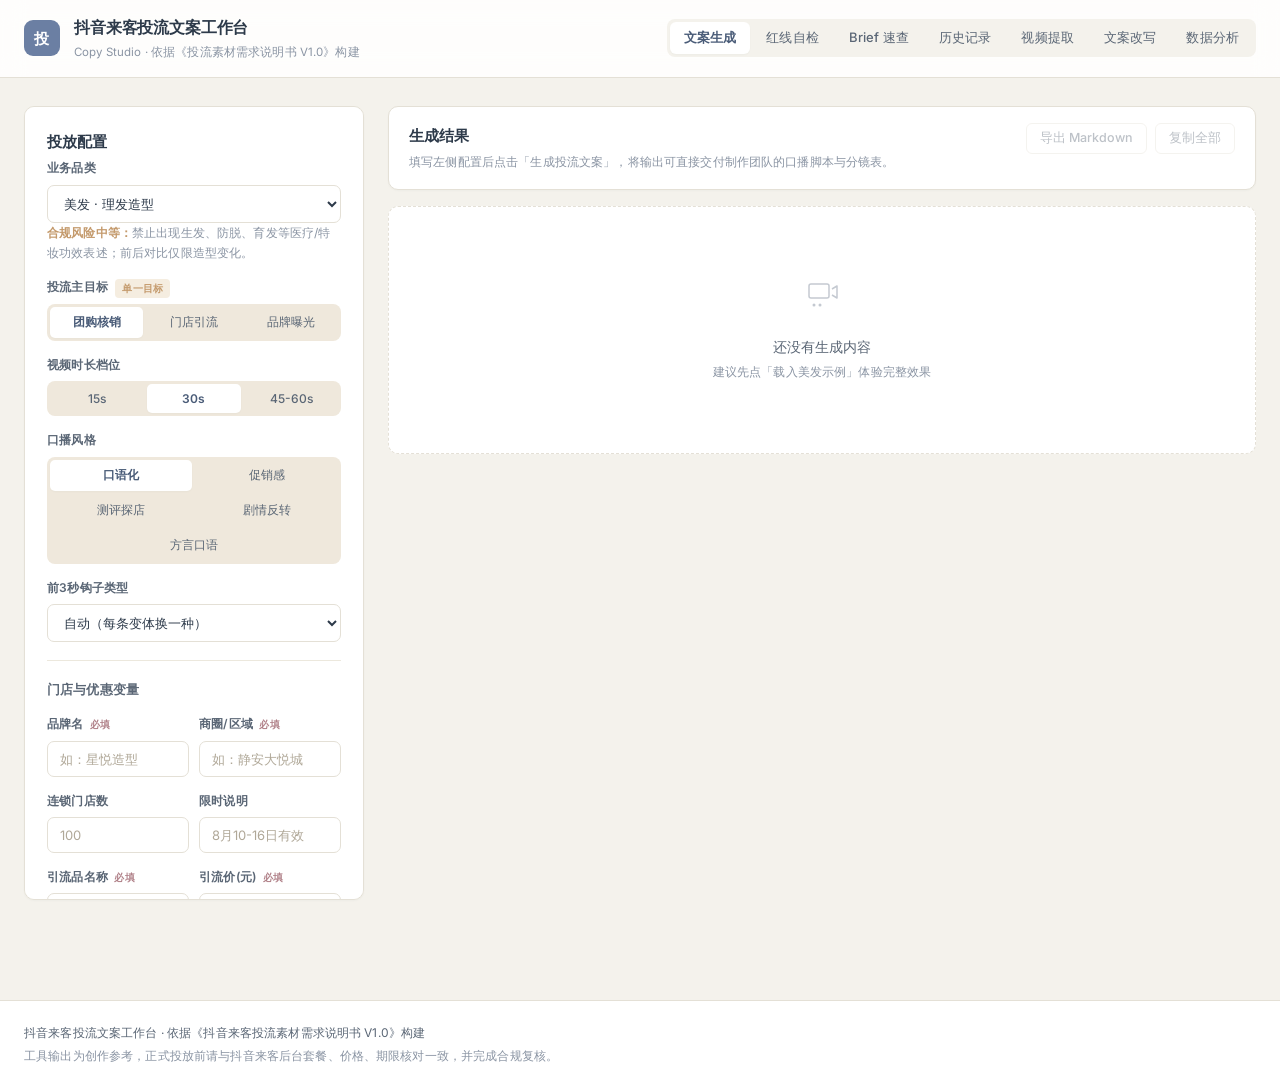
==== commit e37423ef: "fix: 重新生成 standalone.html 以与模块源同步 build-single.js --check 报：现有 252123 字节 vs 重建 245390 字节， 相差 -6733 字" ====
--- a/standalone.html
+++ b/standalone.html
@@ -11,40 +11,35 @@
 <link href="https://fonts.googleapis.com/css2?family=Inter:wght@400;500;600;700&display=swap" rel="stylesheet">
 <style>
 :root{
-  /* 水墨东方 · 米白宣纸 + 墨绿 + 朱红印章 */
-  --bg:#f7f4ec;
-  --card:#fffdf7;
-  --line:#e0d9c4;
-  --line-soft:#ece6d6;
-  --text:#2e2a24;
-  --text-2:#5c5546;
-  --text-3:#968d79;
-  --muted:#968d79;
-  --pri:#2f5d4e;
-  --pri-soft:#e5eee8;
-  --pri-dark:#1f4438;
-  --seal:#a83226;
-  --seal-soft:#f6e8e4;
-  --cyan:#4a6a72;
-  --ok:#5a7a4e;
-  --warn:#a8742e;
-  --danger:#a83226;
-  --info:#4a6a72;
-  --beige:#f2ecdd;
-  --border:#e0d9c4;
+  --bg:#f4f2ec;
+  --card:#ffffff;
+  --line:#e4e0d6;
+  --line-soft:#ece8dd;
+  --text:#2d3a4a;
+  --text-2:#5a6675;
+  --text-3:#8a94a3;
+  --muted:#8a94a3;
+  --pri:#6b7fa3;
+  --pri-soft:#e8ecf2;
+  --pri-dark:#4a5c78;
+  --cyan:#7a8ca6;
+  --ok:#7a8a6b;
+  --warn:#c49a6c;
+  --danger:#b08088;
+  --info:#7a8ca6;
+  --beige:#efe8dc;
+  --border:#e4e0d6;
   --radius:10px;
   --radius-sm:7px;
-  --shadow:0 1px 2px rgba(46,42,36,.05),0 4px 12px rgba(46,42,36,.05);
-  --shadow-sm:0 1px 2px rgba(46,42,36,.04);
+  --shadow:0 1px 2px rgba(45,58,74,.04),0 4px 12px rgba(45,58,74,.04);
+  --shadow-sm:0 1px 2px rgba(45,58,74,.03);
   --font-sans:-apple-system,BlinkMacSystemFont,"Inter","PingFang SC","Hiragino Sans GB","Microsoft YaHei",sans-serif;
-  --font-serif:"Songti SC","STSong","Noto Serif SC","Source Han Serif SC","SimSun",serif;
   --font-mono:ui-monospace,SFMono-Regular,Menlo,Consolas,monospace;
 }
 *{box-sizing:border-box;margin:0;padding:0}
 body{
   font-family:var(--font-sans);
-  background:linear-gradient(180deg,#f1ecdf 0%,var(--bg) 220px);
-  color:var(--text);line-height:1.7;font-size:14px;
+  background:var(--bg);color:var(--text);line-height:1.7;font-size:14px;
   -webkit-font-smoothing:antialiased;
   letter-spacing:.01em;
 }
@@ -52,27 +47,26 @@
 .wrap{max-width:1340px;margin:0 auto;padding:0 24px}
 
 /* ---------- 顶栏 ---------- */
-.topbar{background:rgba(252,250,242,.88);backdrop-filter:blur(12px);border-bottom:1px solid var(--line);position:sticky;top:0;z-index:50}
+.topbar{background:rgba(255,255,255,.85);backdrop-filter:blur(12px);border-bottom:1px solid var(--line);position:sticky;top:0;z-index:50}
 .topbar-inner{display:flex;align-items:center;justify-content:space-between;gap:20px;padding:14px 24px;flex-wrap:wrap}
 .brand{display:flex;align-items:center;gap:14px}
 .logo{
-  width:36px;height:36px;border-radius:7px;flex:none;
-  background:var(--seal);
-  color:#fdf8ef;font-weight:700;font-size:16px;font-family:var(--font-serif);
+  width:36px;height:36px;border-radius:9px;flex:none;
+  background:var(--pri);
+  color:#fff;font-weight:600;font-size:15px;font-family:var(--font-sans);
   display:flex;align-items:center;justify-content:center;
-  box-shadow:inset 0 0 0 1.5px rgba(253,248,239,.5);
   letter-spacing:.02em;
 }
-.brand h1{font-size:16px;font-weight:700;font-family:var(--font-serif);letter-spacing:.03em;color:var(--text)}
-.brand p{font-size:11.5px;color:var(--muted);margin-top:2px;letter-spacing:.02em}
-.tabs{display:flex;gap:2px;background:var(--beige);padding:3px;border-radius:8px}
+.brand h1{font-size:16px;font-weight:600;letter-spacing:-.01em}
+.brand p{font-size:11.5px;color:var(--muted);margin-top:2px}
+.tabs{display:flex;gap:2px;background:var(--bg);padding:3px;border-radius:8px}
 .tab{
   border:0;background:transparent;padding:7px 14px;border-radius:6px;
   font-size:13px;color:var(--text-2);cursor:pointer;font-weight:500;
   font-family:inherit;transition:.15s;white-space:nowrap;letter-spacing:.01em;
 }
 .tab:hover{color:var(--text)}
-.tab.active{background:var(--card);color:var(--pri-dark);box-shadow:var(--shadow-sm);font-weight:600}
+.tab.active{background:#fff;color:var(--pri-dark);box-shadow:var(--shadow-sm);font-weight:600}
 
 /* ---------- 面板 ---------- */
 .panel{display:none;padding:28px 0 60px}
@@ -91,10 +85,10 @@
 .field label{display:block;font-size:12px;font-weight:600;color:var(--text-2);margin-bottom:6px;letter-spacing:.02em}
 input,select,textarea{
   width:100%;padding:9px 12px;border:1px solid var(--line);border-radius:7px;
-  font-size:13px;font-family:inherit;color:var(--text);background:var(--card);transition:.15s;
+  font-size:13px;font-family:inherit;color:var(--text);background:#fff;transition:.15s;
 }
-input:focus,select:focus,textarea:focus{outline:0;border-color:var(--pri);box-shadow:0 0 0 3px rgba(47,93,78,.12)}
-input.invalid{border-color:var(--danger);background:#fdf7f4;box-shadow:0 0 0 3px rgba(168,50,38,.1)}
+input:focus,select:focus,textarea:focus{outline:0;border-color:var(--pri);box-shadow:0 0 0 3px rgba(107,127,163,.1)}
+input.invalid{border-color:var(--danger);background:#fffafa;box-shadow:0 0 0 3px rgba(176,128,136,.1)}
 .required{font-size:9.5px;color:var(--danger);font-weight:600;margin-left:3px}
 input::placeholder,textarea::placeholder{color:#b0a898}
 textarea{resize:vertical;line-height:1.75}
@@ -110,7 +104,7 @@
 }
 .seg.wrap-seg button{flex:1 1 44%}
 .seg button:hover{color:var(--text)}
-.seg button.on{background:var(--card);color:var(--pri-dark);font-weight:600;box-shadow:var(--shadow-sm)}
+.seg button.on{background:#fff;color:var(--pri-dark);font-weight:600;box-shadow:var(--shadow-sm)}
 
 .tag-warn{
   display:inline-block;font-size:10px;background:#f5ede0;color:var(--warn);
@@ -127,11 +121,11 @@
 .btn-main:hover{background:var(--pri-dark);transform:translateY(-1px)}
 .btn-ghost{
   width:100%;padding:9px 14px;border:1px solid var(--line);border-radius:8px;margin-top:8px;
-  background:var(--card);color:var(--text-2);font-size:13px;cursor:pointer;font-family:inherit;transition:.15s;
+  background:#fff;color:var(--text-2);font-size:13px;cursor:pointer;font-family:inherit;transition:.15s;
 }
 .btn-ghost:hover{border-color:var(--pri);color:var(--pri)}
 .btn-sm{
-  padding:6px 13px;border:1px solid var(--line);border-radius:6px;background:var(--card);
+  padding:6px 13px;border:1px solid var(--line);border-radius:6px;background:#fff;
   color:var(--text-2);font-size:12.5px;cursor:pointer;font-family:inherit;transition:.15s;white-space:nowrap;font-weight:500;
 }
 .btn-sm:hover:not(:disabled){border-color:var(--pri);color:var(--pri)}
@@ -140,38 +134,38 @@
 /* ---------- 结果区 ---------- */
 .results-head{
   display:flex;justify-content:space-between;align-items:flex-start;gap:16px;
-  background:var(--card);border:1px solid var(--line);border-radius:var(--radius);
+  background:#fff;border:1px solid var(--line);border-radius:var(--radius);
   padding:16px 20px;margin-bottom:16px;box-shadow:var(--shadow-sm);flex-wrap:wrap;
 }
 .head-actions{display:flex;gap:8px}
 
 .empty-state{
-  background:var(--card);border:1px dashed var(--line);border-radius:var(--radius);
+  background:#fff;border:1px dashed var(--line);border-radius:var(--radius);
   padding:70px 20px;text-align:center;color:var(--muted);
 }
 .empty-icon{font-size:28px;margin-bottom:12px;opacity:.5}
 .empty-state p{font-size:13.5px;color:var(--text-2);font-weight:500}
 .empty-state span{font-size:12px}
 
-.variant{background:var(--card);border:1px solid var(--line);border-radius:var(--radius);margin-bottom:16px;overflow:hidden;box-shadow:var(--shadow-sm)}
+.variant{background:#fff;border:1px solid var(--line);border-radius:var(--radius);margin-bottom:16px;overflow:hidden;box-shadow:var(--shadow-sm)}
 .v-head{display:flex;align-items:center;gap:10px;padding:14px 18px;border-bottom:1px solid var(--line-soft);background:var(--beige);flex-wrap:wrap}
 .v-badge{
-  width:26px;height:26px;border-radius:6px;background:var(--pri);color:#fdf8ef;
-  display:flex;align-items:center;justify-content:center;font-weight:700;font-size:12px;flex:none;
-  font-family:var(--font-serif);letter-spacing:.02em;
+  width:26px;height:26px;border-radius:6px;background:var(--pri);color:#fff;
+  display:flex;align-items:center;justify-content:center;font-weight:600;font-size:12px;flex:none;
+  letter-spacing:.02em;
 }
 .v-title{font-size:13.5px;font-weight:600;flex:1;min-width:120px;letter-spacing:-.005em}
 .v-meta{font-size:11px;color:var(--muted);letter-spacing:.01em}
-.chip{display:inline-block;font-size:10.5px;padding:2px 8px;border-radius:20px;background:var(--beige);color:var(--text-2);margin-right:5px;font-weight:500}
-.chip.ok{background:#e7efe6;color:var(--ok)}
-.chip.bad{background:var(--seal-soft);color:var(--seal)}
-.chip.mid{background:#f4ead6;color:var(--warn)}
-.chip.cyan{background:#e5edee;color:var(--cyan)}
+.chip{display:inline-block;font-size:10.5px;padding:2px 8px;border-radius:20px;background:var(--bg);color:var(--text-2);margin-right:5px;font-weight:500}
+.chip.ok{background:#eef1ea;color:var(--ok)}
+.chip.bad{background:#f5eeee;color:var(--danger)}
+.chip.mid{background:#f5ede0;color:var(--warn)}
+.chip.cyan{background:#e8ecf2;color:var(--cyan)}
 
 .v-body{padding:16px 18px}
 .block{margin-bottom:16px}
 .block-label{font-size:10.5px;font-weight:700;color:var(--muted);letter-spacing:.08em;margin-bottom:7px;text-transform:uppercase}
-.script-line{display:flex;gap:10px;padding:7px 0;border-bottom:1px solid var(--line-soft);font-size:13px;line-height:1.75}
+.script-line{display:flex;gap:10px;padding:7px 0;border-bottom:1px solid #ece8dd;font-size:13px;line-height:1.75}
 .script-line:last-child{border-bottom:0}
 .tcode{
   flex:none;width:48px;font-size:10.5px;color:var(--pri);font-weight:600;
@@ -183,7 +177,7 @@
   text-align:left;padding:8px 10px;background:var(--beige);color:var(--text-2);
   font-weight:600;font-size:11px;border-bottom:1px solid var(--line);letter-spacing:.02em;
 }
-table.shots td{padding:8px 10px;border-bottom:1px solid var(--line-soft);vertical-align:top;line-height:1.65;font-size:12.5px}
+table.shots td{padding:8px 10px;border-bottom:1px solid #ece8dd;vertical-align:top;line-height:1.65;font-size:12.5px}
 table.shots tr:last-child td{border-bottom:0}
 table.shots .c-time{color:var(--pri);font-weight:600;white-space:nowrap;font-family:var(--font-mono);font-size:10.5px}
 table.shots .c-sub{color:var(--text-2)}
@@ -195,19 +189,19 @@
 
 /* ---------- 合规 ---------- */
 .risk-box{border-radius:8px;padding:12px 14px;font-size:12.5px;margin-top:12px}
-.risk-box.pass{background:#e7efe6;border:1px solid #c9d8c2;color:#3a5238}
-.risk-box.fail{background:var(--seal-soft);border:1px solid #e0c4bc;color:#6a2a22}
+.risk-box.pass{background:#eef1ea;border:1px solid #d5dccd;color:#4a5a3a}
+.risk-box.fail{background:#f5eeee;border:1px solid #e0c8cc;color:#6a3a42}
 .risk-item{display:flex;gap:8px;padding:5px 0;align-items:flex-start;line-height:1.6}
 .lv{
   flex:none;font-size:9.5px;font-weight:700;padding:1px 6px;border-radius:4px;
-  color:#fdf8ef;margin-top:2px;letter-spacing:.06em;
+  color:#fff;margin-top:2px;letter-spacing:.06em;
 }
-.lv.P0{background:var(--seal)}.lv.P1{background:var(--warn)}.lv.P2{background:var(--info)}
+.lv.P0{background:var(--danger)}.lv.P1{background:var(--warn)}.lv.P2{background:var(--info)}
 
 mark.hl{padding:1px 3px;border-radius:3px;font-weight:600}
-mark.hl.P0{background:#ecd6d0;color:#8a3226}
-mark.hl.P1{background:#f0e4cc;color:#8a6420}
-mark.hl.P2{background:#d5e0dd;color:#2f5d4e}
+mark.hl.P0{background:#e8d5d8;color:#8a4048}
+mark.hl.P1{background:#ece2d0;color:#8a6a30}
+mark.hl.P2{background:#d8e0ec;color:#4a5c78}
 
 .check-actions{display:flex;align-items:center;gap:10px;margin:14px 0;flex-wrap:wrap}
 .score{font-size:12px;color:var(--text-2);font-weight:600}
@@ -223,17 +217,17 @@
 .brief-sec ul{list-style:none}
 .brief-sec ul li{padding:5px 0 5px 18px;position:relative;font-size:12.5px;line-height:1.7}
 .brief-sec ul li::before{content:'';position:absolute;left:4px;top:14px;width:5px;height:5px;border-radius:50%;background:var(--pri)}
-.brief-freq{float:right;font-size:11px;color:#8a6420;font-weight:600;letter-spacing:.05em;background:#f9f2df;border:1px solid #e8d5a8;border-radius:5px;padding:2px 8px}
+.brief-freq{float:right;font-size:11px;color:#c9a227;font-weight:600;letter-spacing:.05em;background:#fff8e1;border:1px solid #f0e0a8;border-radius:5px;padding:2px 8px}
 .brief-block{font-size:12px;line-height:1.7;border-radius:7px;padding:9px 12px;margin-top:8px}
 .brief-block .brief-tag{display:inline-block;font-size:10.5px;font-weight:600;margin-right:8px;letter-spacing:.02em}
-.brief-data{background:#e9f1ea;border-left:3px solid var(--pri)}
+.brief-data{background:#e8f0fe;border-left:3px solid var(--pri)}
 .brief-data .brief-tag{color:var(--pri)}
-.brief-standard{background:#eef3ec;border-left:3px solid #2f5d4e}
-.brief-standard .brief-tag{color:#2f5d4e}
-.brief-boundary{background:#f6ecd9;border-left:3px solid #b98a4a}
-.brief-boundary .brief-tag{color:#8a6420}
-
-.cl-item{display:flex;align-items:flex-start;gap:10px;padding:9px 0;border-bottom:1px solid var(--line-soft);cursor:pointer;font-size:13px}
+.brief-standard{background:#e8f5e9;border-left:3px solid #4caf50}
+.brief-standard .brief-tag{color:#2e7d32}
+.brief-boundary{background:#fff8e1;border-left:3px solid #ffc107}
+.brief-boundary .brief-tag{color:#c9a227}
+
+.cl-item{display:flex;align-items:flex-start;gap:10px;padding:9px 0;border-bottom:1px solid #ece8dd;cursor:pointer;font-size:13px}
 .cl-item:last-child{border-bottom:0}
 .cl-item input{width:16px;height:16px;flex:none;margin-top:3px;accent-color:var(--pri);cursor:pointer}
 .cl-item.done span{color:var(--muted);text-decoration:line-through}
@@ -247,7 +241,7 @@
 .hist-item p{font-size:11.5px;color:var(--muted)}
 
 /* ---------- 页脚 & Toast ---------- */
-.footer{border-top:1px solid var(--line);background:var(--card);padding:22px 0;font-size:12px;color:var(--text-2);margin-top:20px}
+.footer{border-top:1px solid var(--line);background:#fff;padding:22px 0;font-size:12px;color:var(--text-2);margin-top:20px}
 .footer .muted{color:var(--muted);font-size:11.5px;margin-top:4px}
 
 .toast{
@@ -258,16 +252,16 @@
 .toast.show{opacity:1;transform:translateX(-50%) translateY(0)}
 
 /* ---------- 顾客评价引用 ---------- */
-.kv-review{color:#8a6420;background:#f9f2df;padding:8px 12px;border-radius:6px;border-left:3px solid #dcc08a;margin-top:8px;font-size:13.5px;line-height:1.6}
-.kv-review b{color:#8a6420}
+.kv-review{color:#7a5a20;background:#f8f0e0;padding:8px 12px;border-radius:6px;border-left:3px solid #c49a6c;margin-top:8px;font-size:13.5px;line-height:1.6}
+.kv-review b{color:#8a6a30}
 /* ---------- 自证标签 ---------- */
-.block-cert{background:#e7efe6;border:1px dashed #b4c4aa;border-radius:7px;padding:12px 14px;margin-top:12px}
+.block-cert{background:#eef1ea;border:1px dashed #a8b898;border-radius:7px;padding:12px 14px;margin-top:12px}
 .cert-tags{display:flex;flex-wrap:wrap;gap:8px;margin-top:8px}
-.cert-tag{display:inline-flex;align-items:center;gap:4px;background:#e7efe6;color:#3a5238;border:1px solid #c9d8c2;border-radius:20px;padding:4px 12px;font-size:12.5px;font-weight:600}
+.cert-tag{display:inline-flex;align-items:center;gap:4px;background:#eef1ea;color:#4a5a3a;border:1px solid #c8d4b4;border-radius:20px;padding:4px 12px;font-size:12.5px;font-weight:600}
 .cert-tag::before{content:'✓';font-size:11px}
 /* ---------- 核销保障 ---------- */
-.block-refund{background:#f4eee2;border:1px dashed #cdbba0;border-radius:7px;padding:12px 14px;margin-top:12px}
-.block-refund .kv{background:none;padding:0;color:#6a553a;font-size:13.5px;line-height:1.6}
+.block-refund{background:#f0ede8;border:1px dashed #a898b8;border-radius:7px;padding:12px 14px;margin-top:12px}
+.block-refund .kv{background:none;padding:0;color:#4a3a5a;font-size:13.5px;line-height:1.6}
 
 /* ---------- 响应式 ---------- */
 /* ===== 视频提取 ===== */
@@ -287,7 +281,7 @@
 .extract-settings details{background:var(--beige);border:1px solid var(--line);border-radius:8px;padding:10px 14px}
 .extract-settings summary{cursor:pointer;font-size:12.5px;font-weight:600;color:var(--text-2);letter-spacing:.01em}
 .extract-settings .settings-body{padding-top:10px}
-.extract-settings code{font-family:ui-monospace,monospace;font-size:11.5px;background:var(--card);padding:2px 6px;border-radius:4px;border:1px solid var(--line)}
+.extract-settings code{font-family:ui-monospace,monospace;font-size:11.5px;background:#fff;padding:2px 6px;border-radius:4px;border:1px solid var(--line)}
 
 /* ===== 提取服务部署引导 ===== */
 .extract-guide{margin-top:12px;border:1px solid var(--line);border-radius:9px;overflow:hidden}
@@ -323,7 +317,7 @@
   table.shots{font-size:11px}
   table.shots th,table.shots td{padding:6px 7px}
   .script-line{font-size:12.5px}
-  .btn-main{position:sticky;bottom:10px;z-index:12;box-shadow:0 5px 18px rgba(47,93,78,.28);padding:13px 16px}
+  .btn-main{position:sticky;bottom:10px;z-index:12;box-shadow:0 5px 18px rgba(45,58,74,.24);padding:13px 16px}
   .results{scroll-margin-top:118px}
 }
 
@@ -343,12 +337,12 @@
 /* 对照展示 */
 .rw-compare{display:grid;grid-template-columns:1fr 1fr;gap:14px}
 .rw-col{background:var(--beige);border:1px solid var(--line);border-radius:8px;overflow:hidden}
-.rw-col-head{padding:8px 12px;font-size:11px;font-weight:700;letter-spacing:.04em;color:var(--text-2);background:var(--card);border-bottom:1px solid var(--line);display:flex;justify-content:space-between;align-items:center;gap:8px}
+.rw-col-head{padding:8px 12px;font-size:11px;font-weight:700;letter-spacing:.04em;color:var(--text-2);background:#fff;border-bottom:1px solid var(--line);display:flex;justify-content:space-between;align-items:center;gap:8px}
 .rw-col-head .rw-tag{font-size:10px;font-weight:600;padding:1px 8px;border-radius:20px;background:var(--pri-soft);color:var(--pri-dark);white-space:nowrap}
-.rw-col-head .rw-tag.after{background:#e7efe6;color:var(--ok)}
+.rw-col-head .rw-tag.after{background:#eef1ea;color:var(--ok)}
 .rw-col-body{padding:12px 14px;font-size:13px;line-height:1.85;white-space:pre-wrap;min-height:120px;word-break:break-word}
-.rw-col-body.marked{background:var(--card)}
-.rw-prompt{background:var(--card);border:1px solid var(--line);border-radius:8px;padding:14px;font-size:12px;line-height:1.8;white-space:pre-wrap;font-family:var(--font-mono);color:var(--text-2);max-height:440px;overflow:auto;word-break:break-word}
+.rw-col-body.marked{background:#fff}
+.rw-prompt{background:#fff;border:1px solid var(--line);border-radius:8px;padding:14px;font-size:12px;line-height:1.8;white-space:pre-wrap;font-family:var(--font-mono);color:var(--text-2);max-height:440px;overflow:auto;word-break:break-word}
 .rw-note{font-size:12px;color:var(--text-2);background:var(--beige);border:1px solid var(--line);border-radius:7px;padding:10px 14px;margin-top:12px;line-height:1.7}
 .rw-note b{color:var(--pri-dark)}
 .rw-cursor{display:inline-block;margin-left:2px;color:var(--pri);animation:rw-blink 1s steps(1) infinite}
@@ -523,10 +517,10 @@
 <!-- ============ 历史记录 ============ -->
 <section class="panel" id="tab-history">
   <div class="card">
-    <h2 class="card-title">生成历史</h2>
-    <p class="hint">最近 20 次生成记录保存在本机浏览器，可随时回看或重新导出。</p>
+    <h2 class="card-title">工作历史</h2>
+    <p class="hint">本机保留文案生成记录；连接统一后端后，同步展示文案生成、改写、视频提取、运营计划与采集数据。</p>
     <div id="historyList"></div>
-    <button class="btn-sm" id="clearHistory">清空历史</button>
+    <button class="btn-sm" id="clearHistory">清空全部历史</button>
   </div>
 </section>
 
@@ -588,16 +582,7 @@
           <div class="field"><label>商圈/区域</label><input id="extractArea" placeholder="如：静安大悦城"></div>
         </div>
 
-        <div class="field">
-          <label>API Key（可选，用于 LLM 后处理纠偏）</label>
-          <input id="extractApiKey" type="password" placeholder="sk-..." style="font-family:ui-monospace,monospace;font-size:12px">
-        </div>
-
-        <div class="grid2">
-          <div class="field"><label>API Base URL（可选）</label><input id="extractApiBase" placeholder="https://token.sensenova.cn/v1"></div>
-          <div class="field"><label>模型（可选）</label><input id="extractLlmModel" placeholder="deepseek-v4-flash"></div>
-        </div>
-        <p class="hint" style="margin-top:4px">留空默认商汤 SenseNova 免费模型 <code>deepseek-v4-flash</code>（OpenAI 兼容接口）</p>
+        <p class="hint" style="margin-top:4px">LLM 后处理由统一后端调用 NVIDIA 模型，密钥不在此页面输入或保存。后端地址与访问密钥请在「文案改写 → 后端配置」中设置。</p>
 
         <button class="btn-main" id="extractBtn">开始提取</button>
       </div>
@@ -739,28 +724,19 @@
 
         <!-- LLM 设置 -->
         <details class="rw-settings">
-          <summary>LLM 改写设置（ai-copywriter / CopyGPT 需配置，Humanizer-zh 离线免配）</summary>
+          <summary>统一后端配置（ai-copywriter / CopyGPT / 云端历史共用）</summary>
           <div class="settings-body">
-            <div class="field"><label>服务商</label>
-              <select id="rwLlmProvider">
-                <option value="sensenova">商汤 SenseNova（免费）</option>
-                <option value="deepseek">DeepSeek</option>
-                <option value="openai">OpenAI</option>
-                <option value="custom">自定义</option>
-              </select></div>
-            <div class="field"><label>API Key</label>
-              <input id="rwLlmKey" type="password" placeholder="sk-..." style="font-family:var(--font-mono);font-size:12px"></div>
             <div class="grid2">
-              <div class="field"><label>Base URL</label><input id="rwLlmBase" placeholder="https://api.deepseek.com/v1"></div>
-              <div class="field"><label>模型</label><input id="rwLlmModel" placeholder="deepseek-chat"></div>
+              <div class="field"><label>后端服务地址（LLM 代理）</label><input id="rwLlmApi" placeholder="/api/llm/chat 或 https://你的后端域名/api/llm/chat"></div>
+              <div class="field"><label>后端访问密钥（X-API-Key）</label><input id="rwLlmApiKey" type="password" placeholder="服务端配置 API_KEYS 时填写"></div>
             </div>
             <div style="display:flex;gap:8px;align-items:center;margin-top:6px;flex-wrap:wrap">
-              <button class="btn-sm" id="rwLlmSave">保存</button>
-              <button class="btn-sm" id="rwLlmClear" title="从本机删除已保存的 API Key">清除 Key</button>
+              <button class="btn-sm" id="rwLlmSave">保存后端配置</button>
+              <button class="btn-sm" id="rwLlmClear" title="从本机删除后端地址和访问密钥">清除本机配置</button>
               <span class="hint" id="rwLlmStatus"></span>
             </div>
             <p class="hint" id="rwLlmUsage" style="margin-top:6px"></p>
-            <p class="hint" style="margin-top:8px">密钥仅保存在本机浏览器（localStorage），不会上传。<b>请勿把 Key 发给他人</b>；站点已内置用量保护：改写每小时最多 60 次、每日最多 200 次，超限自动停止（清缓存/无痕可绕过，正式防护需部署后端）。未配置时，ai-copywriter / CopyGPT 会生成可直接复制到 AI 工具的提示词。</p>
+            <p class="hint" style="margin-top:8px">NVIDIA LLM Key 与模型只在服务端环境变量中配置，浏览器不会保存或发送 LLM Key。文案改写、运营计划、云端历史和采集数据都通过该后端处理。</p>
           </div>
         </details>
       </div>
@@ -2425,12 +2401,14 @@
 /* ===== 视频提取 Tab ===== */
 
 /* 智能默认 API 地址：
-   - 本工具由本地服务同源托管（http://127.0.0.1:8765/）→ 用相对路径 /extract
-   - GitHub Pages（https://...github.io）→ 保持绝对地址，提示需配置云端 HTTPS 或本地访问 */
+   - 本工具由本地服务同源托管（http://127.0.0.1:8765/）→ 用相对路径 /api/extract
+   - 离线单文件版（file://）或 GitHub Pages（https）→ 不再回退到 http://127.0.0.1:8765：
+     服务端已拒绝 Origin: null，且 HTTPS 页面访问 HTTP 本地服务会被浏览器拦截。
+     这两种情况请在页面里显式配置后端根地址，或由本地服务同源托管后再使用。 */
 var EXTRACT_API = localStorage.getItem('extract_api') ||
-  (location.protocol === 'http:' && (location.hostname === '127.0.0.1' || location.hostname === 'localhost')
-    ? location.origin + '/extract'
-    : 'http://127.0.0.1:8765/extract');
+  (window.DYCSCloud && DYCSCloud.root && DYCSCloud.root()
+    ? DYCSCloud.root() + '/api/extract'
+    : '/api/extract');
 
 /* 全局 Toast（提取 Tab 使用；若其他脚本已定义则不覆盖） */
 if (typeof window.showToast !== 'function') {
@@ -2469,14 +2447,18 @@
         '<summary class="settings-summary">提取服务配置</summary>' +
         '<div class="settings-body">' +
           '<div class="field"><label>API 地址</label>' +
-            '<input id="extractApiUrl" placeholder="http://127.0.0.1:8765/extract 或 https://xxx.onrender.com/extract">' +
+            '<input id="extractApiUrl" placeholder="http://127.0.0.1:8765/api/extract 或 https://你的后端域名/api/extract">' +
+          '</div>' +
+          '<div class="field"><label>后端访问密钥（X-API-Key）</label>' +
+            '<input id="extractAccessKey" type="password" placeholder="服务端配置 API_KEYS/TENANT_KEYS 时填写">' +
           '</div>' +
           '<div style="display:flex;gap:8px;margin-top:8px;flex-wrap:wrap">' +
             '<button class="btn-sm" id="saveApiUrl">保存</button>' +
             '<button class="btn-sm" id="testApiUrl">测试连接</button>' +
             '<span class="hint" id="apiTestResult"></span>' +
           '</div>' +
-          '<p class="hint" style="margin-top:8px">线上（GitHub Pages）建议用 <b>Render 免费云端服务</b>（见下方引导第 2 步）；本地开发可直接 <code>bash start-local.sh</code> 后访问 <code>http://127.0.0.1:8765</code>（页面与 API 同源，无需配置）。</p>' +
+          '<p class="hint" style="margin-top:8px">离线单文件版（file://）与 GitHub Pages 页面默认不连接任何后端，需在此显式填写后端地址；' +
+          '本地使用推荐直接 <code>bash start-local.sh</code> 后访问 <code>http://127.0.0.1:8765</code>（页面与 API 同源，无需配置）。</p>' +
         '</div>' +
       '</details>' +
     '</div>';
@@ -2497,15 +2479,14 @@
       '<div class="eg-body">' +
         (reason ? '<div class="eg-note" style="margin:8px 0 2px">' + escapeHtml(reason) + '</div>' : '') +
         '<div class="eg-step"><div class="eg-num">1</div><div class="eg-body-copy">' +
-          '<b>本地使用（最简单，Windows/Mac 均可）</b>：在项目目录运行 <code>bash start-local.sh</code>（或 <code>python server/video-extract.py --serve --port 8765</code>），' +
+          '<b>本地使用（最简单，Windows/Mac 均可）</b>：在项目目录运行 <code>bash start-local.sh</code>（或 <code>.venv/bin/python server/app.py</code>），' +
           '然后用浏览器打开 <b><code>http://127.0.0.1:8765</code></b> —— 页面与提取 API 同源，链接和本地文件都能提取。' +
         '</div></div>' +
         '<div class="eg-step"><div class="eg-num">2</div><div class="eg-body-copy">' +
-          '<b>云端部署（推荐，免费额度）</b>：一键部署到 Render，约 5-10 分钟完成，之后在任何设备上都能用（含手机）。' +
-          '<div class="eg-actions">' +
-            '<a href="https://render.com/deploy?repo=https://github.com/womeng2018-dotcom/douyin-copy-studio" target="_blank" rel="noopener">🚀 一键部署到 Render（免费）</a>' +
-          '</div>' +
-          '<div class="eg-note">部署完成后把服务地址（形如 <code>https://xxx.onrender.com/extract</code>）填入上方「API 地址」并保存，即可在本页使用。</div>' +
+          '<b>自托管部署（按需自建，涉及第三方付费与密钥配置，请自行评估）</b>：仓库内提供 render.yaml 与 Dockerfile 作为参考配置，' +
+          '部署前必须配置 <code>TENANT_KEYS</code>，否则服务会拒绝启动（fail closed）。' +
+          '<div class="eg-note">云端部署下远程 URL 提取默认关闭，仅保留文件上传；且视频提取依赖的 ASR 组件较重，' +
+          '云端实例的可用性未在本项目验证过。</div>' +
         '</div></div>' +
         '<div class="eg-step"><div class="eg-num">3</div><div class="eg-body-copy">' +
           '<b>已有云端/局域网服务</b>：在「提取服务配置」填入 API 地址 → <b>保存</b> → <b>测试连接</b>，显示「服务已连接」即可使用。' +
@@ -2524,20 +2505,28 @@
   document.addEventListener('click', function (e) {
     if (e.target.id === 'saveApiUrl') {
       var val = document.getElementById('extractApiUrl').value.trim();
+      var accessKeyEl = document.getElementById('extractAccessKey');
+      var accessKey = accessKeyEl ? accessKeyEl.value.trim() : '';
       if (val) {
         localStorage.setItem('extract_api', val);
+        localStorage.setItem('dycs_backend_url', val.replace(/\/+$/, '').replace(/\/(?:api\/)?extract$/i, ''));
+        if (accessKey) localStorage.setItem('dycs_api_key', accessKey);
+        else localStorage.removeItem('dycs_api_key');
         EXTRACT_API = val;
-        showToast('API 地址已保存，正在检测连接…');
+        showToast('后端配置已保存，正在检测连接…');
         checkServer();
       } else {
         showToast('请输入 API 地址');
       }
     } else if (e.target.id === 'testApiUrl') {
       var v = document.getElementById('extractApiUrl').value.trim();
+      var testAccessKeyEl = document.getElementById('extractAccessKey');
+      var testAccessKey = testAccessKeyEl ? testAccessKeyEl.value.trim() : '';
       if (v) {
         EXTRACT_API = v;
         localStorage.setItem('extract_api', v);
       }
+      if (testAccessKey) localStorage.setItem('dycs_api_key', testAccessKey);
       var res = document.getElementById('apiTestResult');
       if (res) res.innerHTML = '<span class="hint">检测中…</span>';
       fetch(EXTRACT_API).then(function (r) {
@@ -2583,9 +2572,7 @@
     var hotwords = document.getElementById('extractHotwords').value.trim();
     var brand = document.getElementById('extractBrand').value.trim();
     var area = document.getElementById('extractArea').value.trim();
-    var apiKey = document.getElementById('extractApiKey').value.trim();
-    var apiBase = document.getElementById('extractApiBase').value.trim() || 'https://token.sensenova.cn/v1';
-    var llmModel = document.getElementById('extractLlmModel').value.trim() || 'deepseek-v4-flash';
+    /* LLM 凭据由后端管理，前端只携带可选的后端访问密钥。 */
 
     /* 防滥用：用量限流（超限立即停止） */
     var lim = DSGuard.check('extract');
@@ -2617,10 +2604,7 @@
       hotwords: hotwords || null,
       brand_name: brand || null,
       area_name: area || null,
-      api_key: apiKey || null,
-      api_base: apiBase || null,
-      llm_model: llmModel || null,
-      skip_llm: !apiKey,
+      skip_llm: false,
     };
 
     if (mode === 'url') {
@@ -2654,9 +2638,12 @@
   }
 
   function sendExtract(payload) {
+    var headers = { 'Content-Type': 'application/json' };
+    var backendKey = localStorage.getItem('dycs_api_key');
+    if (backendKey) headers['X-API-Key'] = backendKey;
     fetch(EXTRACT_API, {
       method: 'POST',
-      headers: { 'Content-Type': 'application/json' },
+      headers: headers,
       body: JSON.stringify(payload)
     }).then(function (resp) {
       return resp.json().then(function (data) { return { status: resp.status, data: data }; });
@@ -2668,6 +2655,7 @@
       }
 
       currentExtractResult = result.data;
+      saveExtractHistory(result.data, payload);
       showResult(result.data);
     }).catch(function (err) {
       showError('无法连接到提取服务：' + err.message + '\n\n' +
@@ -2697,6 +2685,21 @@
       escapeHtml(msg) + '</span></div>';
     extractCopyBtn.disabled = true;
     extractSaveBtn.disabled = true;
+  }
+
+  function saveExtractHistory(data, requestPayload) {
+    if (!window.DYCSCloud || !data) return;
+    var source = requestPayload.url || '本地文件';
+    DYCSCloud.save('extract', '视频提取 · ' + source, {
+      request: {
+        source: source,
+        engine: requestPayload.engine,
+        language: requestPayload.language,
+        brand_name: requestPayload.brand_name,
+        area_name: requestPayload.area_name
+      },
+      result: data
+    }).catch(function () { /* 云端不可用不影响当前结果 */ });
   }
 
   function showResult(data) {
@@ -2852,6 +2855,8 @@
   /* 同步 API 地址输入框 */
   var apiInput = document.getElementById('extractApiUrl');
   if (apiInput) apiInput.value = EXTRACT_API;
+  var accessKeyInput = document.getElementById('extractAccessKey');
+  if (accessKeyInput) accessKeyInput.value = localStorage.getItem('dycs_api_key') || '';
 
   /* 初始化时检测一次 */
   checkServer();
@@ -2894,27 +2899,45 @@
     document.body.removeChild(ta);
   }
 
-  /* ---------- LLM 设置 ---------- */
-  var LLM_KEY = 'dycs_rw_llm';
-  var PRESETS = {
-    sensenova: { base: 'https://token.sensenova.cn/v1', model: 'deepseek-v4-flash', free: true },
-    deepseek: { base: 'https://api.deepseek.com/v1', model: 'deepseek-chat' },
-    openai: { base: 'https://api.openai.com/v1', model: 'gpt-4o-mini' }
-  };
-  function loadLLM() {
-    try { return JSON.parse(localStorage.getItem(LLM_KEY) || '{}'); } catch (e) { return {}; }
-  }
-  function saveLLM(cfg) { localStorage.setItem(LLM_KEY, JSON.stringify(cfg)); }
+  /* ---------- 后端代理设置 ---------- */
+  function backendRootFrom(value) {
+    var v = String(value || '').trim().replace(/\/+$/, '');
+    if (!v) return '';
+    return v.replace(/\/api\/llm\/(?:chat|vision)$/i, '').replace(/\/(?:api\/)?extract$/i, '');
+  }
+
+  function normalizeChatApi(value) {
+    var v = String(value || '').trim().replace(/\/+$/, '');
+    if (!v) return '';
+    if (!/\/api\/llm\/chat$/i.test(v)) v += '/api/llm/chat';
+    return v;
+  }
+
+  function isOfflineSingleFile() {
+    return location.protocol === 'file:';
+  }
+
+  function defaultChatApi() {
+    var saved = localStorage.getItem('dycs_llm_api');
+    if (saved) return normalizeChatApi(saved);
+    if (window.DYCSCloud && DYCSCloud.root && DYCSCloud.root()) return DYCSCloud.root() + '/api/llm/chat';
+    /* 离线单文件版（file://）不再自动访问本机后端：
+       服务端已拒绝 Origin: null，自动调用只会产生必然失败的请求。
+       需要完整能力请运行 start-local.sh 并访问 http://127.0.0.1:8765。 */
+    return '/api/llm/chat';
+  }
 
   function fillLLMSettings() {
-    var cfg = loadLLM();
-    var prov = $('rwLlmProvider');
-    if (cfg.provider) prov.value = cfg.provider;
-    $('rwLlmKey').value = cfg.key || '';
-    if (cfg.base) $('rwLlmBase').value = cfg.base;
-    if (cfg.model) $('rwLlmModel').value = cfg.model;
-    if (cfg.key) $('rwLlmStatus').innerHTML = '<span class="chip ok">已配置</span>';
-    else $('rwLlmStatus').innerHTML = '<span class="chip mid">未填 Key（可免费获取商汤/智谱 Key）</span>';
+    if ($('rwLlmApi')) $('rwLlmApi').value = localStorage.getItem('dycs_llm_api') || defaultChatApi();
+    if ($('rwLlmApiKey')) $('rwLlmApiKey').value = localStorage.getItem('dycs_api_key') || '';
+    var configured = !!(localStorage.getItem('dycs_llm_api') || (location.protocol === 'http:' && (location.hostname === '127.0.0.1' || location.hostname === 'localhost')));
+    if (isOfflineSingleFile() && !localStorage.getItem('dycs_llm_api')) {
+      $('rwLlmStatus').innerHTML = '<span class="chip mid">离线单文件版未连接后端</span>';
+    } else {
+      $('rwLlmStatus').innerHTML = configured
+        ? '<span class="chip ok">后端代理可配置</span>'
+        : '<span class="chip mid">请配置后端地址</span>';
+    }
     refreshUsageLine();
   }
 
@@ -2923,14 +2946,7 @@
     if (!el) return;
     if (!window.DSGuard) { el.textContent = ''; return; }
     var u = DSGuard.usage('rewrite');
-    el.textContent = '本机用量保护：今日 ' + u.dayUsed + '/' + u.dayMax + ' 次 · 本小时 ' + u.hourUsed + '/' + u.hourMax + ' 次（超限自动停止）';
-  }
-  function onProviderChange() {
-    var p = $('rwLlmProvider').value;
-    if (PRESETS[p]) {
-      $('rwLlmBase').value = PRESETS[p].base;
-      $('rwLlmModel').value = PRESETS[p].model;
-    }
+    el.textContent = '本机展示用量：今日 ' + u.dayUsed + '/' + u.dayMax + ' 次 · 本小时 ' + u.hourUsed + '/' + u.hourMax + ' 次；服务端仍会强制限流';
   }
 
   /* ---------- 232 文案公式库 ---------- */
@@ -3203,45 +3219,52 @@
     return { system: system, user: user };
   }
 
-  /* ---------- LLM 流式调用（体验对齐 DeepSeek：边生成边渲染） ---------- */
-  /* onDelta(delta, full)：每收到一段新内容回调；onDone(err, full)：完成回调（err 为对象时可能含 needKey / aborted） */
+  /* ---------- LLM 流式调用（仅后端代理） ---------- */
+  /* onDelta(delta, full)：每收到一段新内容回调；onDone(err, full)：完成回调 */
+
+  /* 后端代理地址：localStorage 可覆盖；默认同源 /api/llm/chat。
+     离线单文件版（file://）不回退到本机服务——服务端已拒绝 Origin: null，
+     回退只会产生必然失败的请求。 */
+  var LLM_CHAT_API = (function () {
+    var saved = localStorage.getItem('dycs_llm_api');
+    if (saved) return saved;
+    return '/api/llm/chat';
+  })();
+
   function streamLLM(system, user, onDelta, onDone) {
-    var cfg = loadLLM();
-    if (!cfg.key) { onDone({ needKey: true }, null); return null; }
     DSGuard.consume('rewrite');
-    var url = (cfg.base || '').replace(/\/+$/, '') + '/chat/completions';
+    return streamLLMViaBackend(system, user, onDelta, onDone);
+  }
+
+  function streamLLMViaBackend(system, user, onDelta, onDone) {
     var controller = new AbortController();
     var full = '';
     var finished = false;
-
-    function finish(err, text) {
-      if (finished) return;
-      finished = true;
-      onDone(err, text);
-    }
-
-    fetch(url, {
+    function finish(err, text) { if (finished) return; finished = true; onDone(err, text); }
+
+    fetch(defaultChatApi(), {
       method: 'POST',
-      headers: { 'Content-Type': 'application/json', 'Authorization': 'Bearer ' + cfg.key },
-      body: JSON.stringify({
-        model: cfg.model || 'deepseek-chat',
-        messages: [{ role: 'system', content: system }, { role: 'user', content: user }],
-        temperature: 0.6,
-        top_p: 0.9,
-        max_tokens: 2048,
-        stream: true
-      }),
+      headers: {
+        'Content-Type': 'application/json',
+        'X-API-Key': localStorage.getItem('dycs_api_key') || ''
+      },
+      body: JSON.stringify({ system: system, user: user, stream: true, temperature: 0.6, max_tokens: 2048 }),
       signal: controller.signal
     }).then(function (resp) {
+      /* 后端不可用时不再直连第三方，确保 LLM Key 永不进入浏览器 */
+      if (resp.status === 404 || resp.status === 405 || resp.status === 503) {
+        finish({ needKey: true, backend: true }, full); return;
+      }
+      if (resp.status === 401) { finish('后端鉴权失败（401）：请检查服务端 API_KEYS 与本页「后端访问密钥」是否一致', full); return; }
+      if (resp.status === 429) { finish('后端限流（429）：使用过于频繁，请稍后再试', full); return; }
       if (resp.status !== 200) {
-        return resp.json().then(function (d) { finish(DSGuard.llmErrorMsg({ status: resp.status, data: d }), full); })
-          .catch(function () { finish(DSGuard.llmErrorMsg({ status: resp.status, data: {} }), full); });
+        return resp.json().then(function (d) { finish((d && d.error) || ('HTTP ' + resp.status), full); })
+          .catch(function () { finish('后端返回 HTTP ' + resp.status, full); });
       }
       /* 非流式降级（少数代理不支持 SSE） */
       if (!resp.body || !resp.body.getReader) {
         return resp.json().then(function (d) {
-          var out = d && d.choices && d.choices[0] && d.choices[0].message ? d.choices[0].message.content : null;
-          finish(null, out);
+          finish(null, d && d.content ? d.content : null);
         }).catch(function (e) { finish('返回解析失败：' + (e && e.message ? e.message : e), full); });
       }
       var reader = resp.body.getReader();
@@ -3260,23 +3283,29 @@
             if (data === '[DONE]') { finish(null, full); return; }
             var j;
             try { j = JSON.parse(data); } catch (e) { continue; }
+            if (j.error) {
+              finish((j.error && j.error.message) || '上游模型调用失败', full);
+              try { reader.cancel(); } catch (cancelErr) {}
+              return;
+            }
             var d = j.choices && j.choices[0] && j.choices[0].delta;
             if (d && d.content) { full += d.content; onDelta(d.content, full); }
           }
           return pump();
         }).catch(function (err) {
           if (err && err.name === 'AbortError') { finish({ aborted: true }, full); return; }
-          finish('网络/流式错误：' + (err && err.message ? err.message : err), full);
+          finish('流式错误：' + (err && err.message ? err.message : err), full);
         });
       }
       return pump();
     }).catch(function (err) {
       if (err && err.name === 'AbortError') { finish({ aborted: true }, full); return; }
-      finish('网络/跨域错误：' + (err && err.message ? err.message : err) + '\n（可复制提示词到 AI 工具使用）', full);
+      finish({ needKey: true, backend: true, network: true }, full);
     });
 
     return controller;
   }
+
 
   /* ---------- 状态 ---------- */
   var currentMode = 'humanizer';
@@ -3441,6 +3470,15 @@
     currentPrompt = '';
     $('rwCopyPromptBtn').style.display = 'none';
     $('rwCopyPromptBtn').disabled = true;
+  }
+
+  function saveRewriteHistory(original, rewritten) {
+    if (!window.DYCSCloud || !rewritten) return;
+    DYCSCloud.save('rewrite', '文案改写 · ' + currentMode, {
+      mode: currentMode,
+      original: original,
+      rewritten: rewritten
+    }).catch(function () { /* 云端不可用不影响当前结果 */ });
   }
 
   function runLLMMode(text) {
@@ -3485,7 +3523,10 @@
       refreshUsageLine();
       if (err && typeof err === 'object' && err.needKey) {
         var kc = metaChips.concat([{ t: '未配置 LLM', cls: 'mid' }]);
-        var kn = '未检测到 LLM API Key。<b>' + modeLabel + '</b> 需要大模型生成改写结果。已为你生成完整提示词，复制后粘贴到任意 AI 工具即可获得改写。'
+        var kn = err.backend
+          ? '后端 LLM 服务当前不可用。<b>' + modeLabel + '</b> 需要后端配置的模型生成改写结果，请检查后端地址和服务状态。'
+          : '后端未配置模型服务。<b>' + modeLabel + '</b> 需要后端模型生成改写结果。'
+          + '已为你生成完整提示词，复制后可在其他 AI 工具中使用。'
           + (chain ? '<br>串联模式需先完成主改写，暂未执行。' : '');
         renderPromptOnly(prompt.system + '\n\n------\n\n' + prompt.user, kc, kn);
         return;
@@ -3515,8 +3556,10 @@
         var h = humanize(primaryOut, 'mid');
         var chainNote = '已串联 <b>Humanizer-zh</b> 人味化，去除 ' + h.count + ' 处 AI 腔表达。';
         renderLLMResult(text, h.cleaned, metaChips.concat([{ t: '串联 Humanizer', cls: 'ok' }]), chainNote);
+        saveRewriteHistory(text, h.cleaned);
       } else {
         renderLLMResult(text, primaryOut, metaChips, '');
+        saveRewriteHistory(text, primaryOut);
       }
     });
   }
@@ -3559,26 +3602,43 @@
       b.classList.add('on');
     });
 
-    $('rwLlmProvider').addEventListener('change', onProviderChange);
     $('rwLlmSave').addEventListener('click', function () {
-      var cfg = {
-        provider: $('rwLlmProvider').value,
-        key: $('rwLlmKey').value.trim(),
-        base: $('rwLlmBase').value.trim(),
-        model: $('rwLlmModel').value.trim()
-      };
-      saveLLM(cfg);
-      $('rwLlmStatus').innerHTML = cfg.key ? '<span class="chip ok">已保存</span>' : '<span class="chip mid">已保存（未填 Key）</span>';
-      showToast('LLM 设置已保存');
+      var api = $('rwLlmApi') ? normalizeChatApi($('rwLlmApi').value) : '';
+      var apiKey = $('rwLlmApiKey') ? $('rwLlmApiKey').value.trim() : '';
+      if (api) {
+        var root = backendRootFrom(api);
+        localStorage.setItem('dycs_llm_api', api);
+        localStorage.setItem('dycs_backend_url', root);
+        localStorage.setItem('extract_api', root + '/api/extract');
+        LLM_CHAT_API = api;
+        if (typeof window.EXTRACT_API !== 'undefined') window.EXTRACT_API = root + '/api/extract';
+      } else {
+        localStorage.removeItem('dycs_llm_api');
+        localStorage.removeItem('dycs_backend_url');
+        LLM_CHAT_API = defaultChatApi();
+      }
+      if (apiKey) localStorage.setItem('dycs_api_key', apiKey);
+      else localStorage.removeItem('dycs_api_key');
+      $('rwLlmStatus').innerHTML = api ? '<span class="chip ok">后端配置已保存</span>' : '<span class="chip mid">未配置后端地址</span>';
+      showToast('后端配置已保存');
     });
     var clearBtn = $('rwLlmClear');
     if (clearBtn) clearBtn.addEventListener('click', function () {
-      saveLLM({ provider: 'sensenova', key: '', base: '', model: '' });
-      $('rwLlmKey').value = '';
-      $('rwLlmStatus').innerHTML = '<span class="chip mid">已清除本机 Key</span>';
+      localStorage.removeItem('dycs_llm_api');
+      localStorage.removeItem('dycs_backend_url');
+      localStorage.removeItem('extract_api');
+      localStorage.removeItem('dycs_api_key');
+      if ($('rwLlmApi')) $('rwLlmApi').value = defaultChatApi();
+      if ($('rwLlmApiKey')) $('rwLlmApiKey').value = '';
+      LLM_CHAT_API = defaultChatApi();
+      $('rwLlmStatus').innerHTML = '<span class="chip mid">已清除本机后端配置</span>';
       refreshUsageLine();
-      showToast('已从本机清除 API Key');
-    });
+      showToast('已清除本机后端配置');
+    });
+
+    /* 旧版本可能留下客户端 LLM Key，升级时主动清除，避免继续暴露。 */
+    localStorage.removeItem('dycs_rw_llm');
+    localStorage.removeItem('dycs_plan_llm');
 
     $('rwRun').addEventListener('click', run);
     $('rwDemo').addEventListener('click', function () {
@@ -4270,17 +4330,14 @@
  * 功能：上传图片（抖音来客后台截图 / 经营日报）+ 文档（CSV/TXT/Excel 导出）
  *       → 自动分析 → 生成结构化「未来运营计划」（含投流预算分配）
  * 架构：
- *   1) LLM 视觉分析（OpenAI 兼容 API，可配置 Key）—— 优先
- *   2) 规则引擎降级（无 Key 时基于内置数据 + 用户参数自动生成）—— 保底
+ *   1) 统一后端 LLM 视觉分析（NVIDIA Key 仅存服务端）—— 优先
+ *   2) 规则引擎降级（后端不可用时基于内置数据 + 用户参数自动生成）—— 保底
  * 隔离性：本模块自包含 IIFE，仅操作 #planGen 容器，不影响其他板块。
  */
 (function () {
   'use strict';
 
   /* ---------------- 常量 ---------------- */
-  var STORE_KEY = 'dycs_plan_llm';
-  var DEFAULT_API = 'https://api.deepseek.com/v1/chat/completions';
-
   var STAGES = [
     { key: 's1', name: '第一阶段 · 冷启动蓄水', days: '第 1-14 天', tag: '测款蓄水' },
     { key: 's2', name: '第二阶段 · 放量起量', days: '第 15-45 天', tag: '放量爬坡' },
@@ -4301,13 +4358,6 @@
     var t = document.getElementById('toast');
     if (t) { t.textContent = msg; t.className = 'toast show'; clearTimeout(t._tm); t._tm = setTimeout(function () { t.className = 'toast'; }, 2600); }
     else { alert(msg); }
-  }
-
-  function loadLLM() {
-    try {
-      var cfg = JSON.parse(localStorage.getItem(STORE_KEY) || '{}');
-      return { key: cfg.key || '', base: cfg.base || DEFAULT_API, model: cfg.model || 'deepseek-chat' };
-    } catch (e) { return { key: '', base: DEFAULT_API, model: 'deepseek-chat' }; }
   }
 
   /* ---------------- 降级规则引擎（无 Key 保底） ---------------- */
@@ -4382,18 +4432,27 @@
     };
   }
 
-  /* ---------------- LLM 视觉分析（优先） ---------------- */
+  /* ---------------- LLM 视觉分析（仅后端代理） ---------------- */
+  function visionApi() {
+    /* 离线单文件版（file://）不回退到本机服务：服务端已拒绝 Origin: null。 */
+    return (window.DYCSCloud && DYCSCloud.endpoint)
+      ? DYCSCloud.endpoint('/api/llm/vision')
+      : '/api/llm/vision';
+  }
+
+  function backendHeaders() {
+    if (window.DYCSCloud && DYCSCloud.headers) return DYCSCloud.headers();
+    var headers = { 'Content-Type': 'application/json' };
+    var key = localStorage.getItem('dycs_api_key');
+    if (key) headers['X-API-Key'] = key;
+    return headers;
+  }
+
   function callVision(payload, cb) {
-    var cfg = loadLLM();
-    if (!cfg.key) { cb({ needKey: true }, null); return; }  // needKey 走错误通道
-    if (typeof fetch !== 'function') { cb({ needKey: true }, null); return; } // 无 fetch 环境降级
-
     /* 防滥用：用量限流（超限立即停止） */
     var lim = DSGuard.check('plan');
     if (!lim.ok) { cb({ limit: lim }, null); return; }
     DSGuard.consume('plan');
-
-    var model = cfg.model || 'deepseek-chat';
 
     var sys = '你是资深本地生活运营总监（抖音来客/美业SPA方向）。用户上传经营数据图片或文档，请分析并输出 JSON（不要 markdown 代码块），结构严格如下：'
       + '{"overview":{"title","goal","cycle","basis"},"stages":[{"name","days","tag","actions":[3-4条],"kpi"}x3],'
@@ -4413,25 +4472,36 @@
       msgs.push({ role: 'user', content: '请基于以下经营参数生成未来运营计划：月预算 ' + payload.budget + ' 元，目标月GMV ' + payload.targetGmv + ' 元，门店数 ' + payload.stores + '，品类：足浴SPA。' });
     }
 
-    try {
-      fetch(cfg.base, {
-        method: 'POST',
-        headers: { 'Content-Type': 'application/json', 'Authorization': 'Bearer ' + cfg.key },
-        body: JSON.stringify({ model: model, messages: msgs, temperature: 0.4, max_tokens: 3000 })
-      }).then(function (r) { return r.json(); }).then(function (d) {
-        if (d && d.error) {
-          cb({ err: DSGuard.llmErrorMsg({ status: d.error.code ? 400 : 500, data: d }) }, null);
-          return;
-        }
-        var txt = d && d.choices && d.choices[0] && d.choices[0].message && d.choices[0].message.content;
+    callVisionViaBackend(msgs, cb);
+  }
+
+  function callVisionViaBackend(msgs, cb) {
+    fetch(visionApi(), {
+      method: 'POST',
+      headers: backendHeaders(),
+      body: JSON.stringify({ messages: msgs })
+    }).then(function (r) {
+      /* 后端不可用时不再直连第三方，确保 LLM Key 永不进入浏览器 */
+      if (r.status === 404 || r.status === 405 || r.status === 503) { cb({ err: '后端 LLM 服务不可用' }, null); return; }
+      if (r.status === 401) { cb({ err: '后端鉴权失败（401）：请检查服务端 API_KEYS 与本页「后端访问密钥」' }, null); return; }
+      if (r.status === 429) { cb({ err: '后端限流（429）：使用过于频繁，请稍后再试' }, null); return; }
+      return r.json().then(function (d) {
+        if (!d || !d.ok) { cb({ err: (d && d.error) || '后端调用失败' }, null); return; }
+        var txt = d.content;
         if (!txt) { cb({ err: '模型未返回内容' }, null); return; }
         txt = txt.replace(/^```(json)?/m, '').replace(/```$/m, '').trim();
-        var j = JSON.parse(txt);
-        cb(null, j);
-      }).catch(function (e) {
-        cb({ err: e.message }, null);
+        try { cb(null, JSON.parse(txt)); }
+        catch (e) { cb({ err: '返回解析失败：' + e.message }, null); }
       });
-    } catch (e) { cb({ err: e.message }, null); }
+    }).catch(function (e) { cb({ err: '后端连接失败：' + (e && e.message ? e.message : e) }, null); });
+  }
+
+  function savePlanHistory(plan, params) {
+    if (!window.DYCSCloud || !plan) return;
+    DYCSCloud.save('plan', '运营计划 · ' + (plan.overview && plan.overview.title || '90天计划'), {
+      params: params,
+      plan: plan
+    }).catch(function () { /* 云端不可用不影响当前结果 */ });
   }
 
   /* ---------------- 渲染：上传区 ---------------- */
@@ -4439,7 +4509,6 @@
     var el = document.getElementById('planGen');
     if (!el) return;
 
-    var cfg = loadLLM();
     var html = '';
     html += '<div style="margin:20px 0 6px;padding-top:18px;border-top:1px solid var(--border)">';
     html += '<div style="display:flex;align-items:center;gap:10px;margin-bottom:4px">';
@@ -4447,7 +4516,7 @@
     html += '<span style="font-size:14px;font-weight:700;color:var(--text)">运营计划生成器</span>';
     html += '<span style="font-size:10px;color:var(--text-3);border:1px solid var(--border);border-radius:4px;padding:1px 6px">上传数据 → 自动生成未来 90 天计划（含投流预算）</span>';
     html += '</div>';
-    html += '<div style="font-size:11.5px;color:var(--text-3);margin-bottom:12px">支持上传：后台截图（PNG/JPG）、经营文档（CSV/TXT/Excel 导出）。有 Key 走视觉 AI 分析，无 Key 自动用内置数据 + 参数生成。</div>';
+    html += '<div style="font-size:11.5px;color:var(--text-3);margin-bottom:12px">支持上传：后台截图（PNG/JPG）、经营文档（CSV/TXT/Excel 导出）。后端可用时走视觉 AI 分析，否则自动用内置数据 + 参数生成。</div>';
 
     // 上传区
     html += '<div id="planDrop" style="border:1.5px dashed var(--border);border-radius:10px;padding:22px 16px;text-align:center;cursor:pointer;background:var(--bg);transition:border-color .2s">';
@@ -4463,19 +4532,12 @@
     html += '<div><label style="font-size:11px;color:var(--text-3)">门店数</label><input id="planStores" type="number" value="5" style="width:100%;box-sizing:border-box;padding:7px 9px;border:1px solid var(--border);border-radius:7px;background:#fff;font-size:12.5px;margin-top:3px"></div>';
     html += '</div>';
 
-    // LLM 配置（折叠）
-    html += '<details style="margin-bottom:12px">';
-    html += '<summary style="font-size:11.5px;color:var(--text-3);cursor:pointer">⚙️ LLM 视觉分析配置（可选，填了更精准；不填自动用内置数据）</summary>';
-    html += '<div style="display:grid;grid-template-columns:repeat(auto-fit,minmax(160px,1fr));gap:10px;margin-top:10px">';
-    html += '<div><label style="font-size:11px;color:var(--text-3)">API Key</label><input id="planKey" type="password" value="' + esc(cfg.key) + '" placeholder="sk-..." style="width:100%;box-sizing:border-box;padding:7px 9px;border:1px solid var(--border);border-radius:7px;font-size:12px;margin-top:3px"></div>';
-    html += '<div><label style="font-size:11px;color:var(--text-3)">API Base</label><input id="planBase" type="text" value="' + esc(cfg.base) + '" style="width:100%;box-sizing:border-box;padding:7px 9px;border:1px solid var(--border);border-radius:7px;font-size:12px;margin-top:3px"></div>';
-    html += '<div><label style="font-size:11px;color:var(--text-3)">模型</label><input id="planModel" type="text" value="' + esc(cfg.model) + '" placeholder="deepseek-chat" style="width:100%;box-sizing:border-box;padding:7px 9px;border:1px solid var(--border);border-radius:7px;font-size:12px;margin-top:3px"></div>';
-    html += '</div>';
+    // LLM 统一由后端托管，密钥不在前端展示或保存
+    html += '<div style="margin:10px 0 12px;padding:10px 12px;border:1px solid var(--border);border-radius:8px;background:var(--bg);font-size:11px;color:var(--text-3)">LLM 视觉分析由统一后端调用 NVIDIA 模型。后端地址与访问密钥请在「文案改写 → 后端配置」中设置；未连接时自动使用内置规则计划。</div>';
     if (window.DSGuard) {
       var pu = DSGuard.usage('plan');
-      html += '<div style="font-size:10.5px;color:var(--text-3);margin-top:6px">本机用量保护：今日 ' + pu.dayUsed + '/' + pu.dayMax + ' 次 · 本小时 ' + pu.hourUsed + '/' + pu.hourMax + ' 次（超限自动停止）</div>';
-    }
-    html += '</details>';
+      html += '<div style="font-size:10.5px;color:var(--text-3);margin:6px 0 12px">本机展示用量：今日 ' + pu.dayUsed + '/' + pu.dayMax + ' 次 · 本小时 ' + pu.hourUsed + '/' + pu.hourMax + ' 次；服务端仍会强制限流</div>';
+    }
 
     html += '<button id="planRun" style="width:100%;padding:11px;border:0;border-radius:9px;background:var(--pri);color:#fff;font-size:13.5px;font-weight:600;cursor:pointer">开始生成运营计划</button>';
     html += '<div style="font-size:11px;color:var(--text-3);margin-top:8px" id="planStatus"></div>';
@@ -4534,13 +4596,6 @@
     var gmv = document.getElementById('planGmv').value;
     var stores = document.getElementById('planStores').value;
 
-    // 保存 LLM 配置
-    var cfg = loadLLM();
-    var k = document.getElementById('planKey').value.trim();
-    var b = document.getElementById('planBase').value.trim();
-    var m = document.getElementById('planModel').value.trim();
-    if (k) { localStorage.setItem(STORE_KEY, JSON.stringify({ key: k, base: b || DEFAULT_API, model: m || 'deepseek-chat' })); cfg = { key: k, base: b || DEFAULT_API, model: m || 'deepseek-chat' }; }
-
     if (!budget || !gmv || !stores) { toast('请填写预算 / GMV / 门店数'); return; }
     var params = { budget: budget, targetGmv: gmv, stores: stores };
 
@@ -4557,13 +4612,14 @@
         return;
       }
       if (err && err.needKey) {
-        status.textContent = '未配置 API Key，已用内置数据 + 您的参数生成（如需 AI 精准识图，请填 Key）';
+        status.textContent = '后端模型服务未配置，已用内置数据 + 您的参数生成';
         plan = buildPlanFromParams(params);
       } else if (err) {
         status.textContent = 'AI 调用失败（' + (err.err || '未知') + '），已降级为规则引擎生成';
         plan = buildPlanFromParams(params);
       }
       renderResult(plan);
+      savePlanHistory(plan, params);
       status.textContent = plan.overview && plan.overview.title ? '✅ 计划已生成' : '✅ 已生成';
     });
   }
